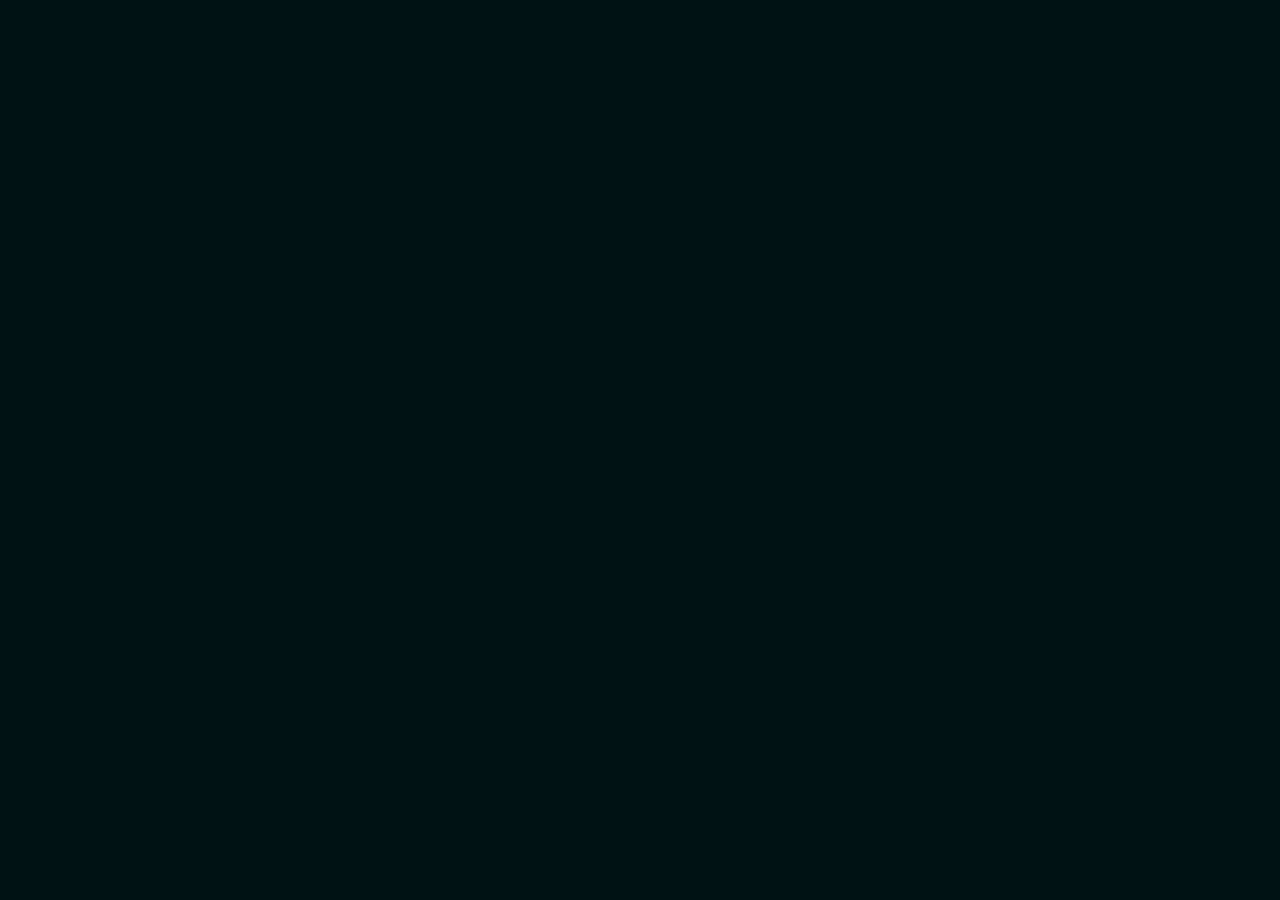
==== index.html @ 8e2463c3 "Pi3" ====
<!DOCTYPE html><html lang="en"><head><meta charSet="utf-8"/><meta name="viewport" content="width=device-width, initial-scale=1"/><link rel="stylesheet" href="/assets/styles-BDVgKvEC.css" data-precedence="default"/><link rel="stylesheet" href="https://fonts.googleapis.com/css2?family=Inter:wght@300;400;500;600;700&amp;family=JetBrains+Mono:wght@400;500&amp;family=Space+Grotesk:wght@400;500;600;700&amp;display=swap" data-precedence="default"/><title>Pierfelice Menga — AI Infrastructure &amp; Backend Engineer</title><meta name="author" content="Pierfelice Menga"/><meta name="twitter:card" content="summary"/><meta name="twitter:site" content="@mandor1428"/><meta name="twitter:title" content="Pierfelice Menga — AI Infrastructure &amp; Backend Engineer"/><meta name="twitter:description" content="AI infrastructure and backend engineer with 6+ years building ML systems, data pipelines, voice interfaces and backend automation. Available for remote engagements worldwide."/><meta property="og:image" content="https://pub-bb2e103a32db4e198524a2e9ed8f35b4.r2.dev/96afb705-bd92-440d-bd22-cbc88907ebce/id-preview-1b3dfbbd--7ad80a66-d45a-4519-922d-20abcbd8d0aa.lovable.app-1780463362855.png"/><meta name="twitter:image" content="https://pub-bb2e103a32db4e198524a2e9ed8f35b4.r2.dev/96afb705-bd92-440d-bd22-cbc88907ebce/id-preview-1b3dfbbd--7ad80a66-d45a-4519-922d-20abcbd8d0aa.lovable.app-1780463362855.png"/><meta name="description" content="AI infrastructure and backend engineer with 6+ years building ML systems, data pipelines, voice interfaces and backend automation. Available for remote engagements worldwide."/><meta property="og:title" content="Pierfelice Menga — AI Infrastructure &amp; Backend Engineer"/><meta property="og:description" content="Production-ready AI systems, automation and backend infrastructure. Remote, worldwide."/><meta property="og:type" content="website"/><link rel="modulepreload" href="/assets/index-8XYBP_oq.js"/><link rel="modulepreload" href="/assets/index-MG9pL2UV.js"/><link rel="modulepreload" href="/assets/layers-h--1SkyW.js"/><link rel="modulepreload" href="/assets/arrow-left-CQGzADE0.js"/><link rel="icon" type="image/png" href="/favicon.png"/><link rel="apple-touch-icon" href="/favicon.png"/><link rel="preconnect" href="https://fonts.googleapis.com"/><link rel="preconnect" href="https://fonts.gstatic.com" crossorigin="anonymous"/></head><body><!--$--><!--$--><!--/$--><script>(function(t){let s;try{s=JSON.parse(sessionStorage.getItem(t.storageKey)||"{}")}catch(e){console.error(e);return}const c=t.key||window.history.state?.__TSR_key,r=c?s[c]:void 0;if(t.shouldScrollRestoration&&r&&typeof r=="object"&&Object.keys(r).length>0){for(const e in r){const o=r[e];if(!o||typeof o!="object")continue;const l=o.scrollX,i=o.scrollY;if(!(!Number.isFinite(l)||!Number.isFinite(i))){if(e==="window")window.scrollTo({top:i,left:l,behavior:t.behavior});else if(e){let n;try{n=document.querySelector(e)}catch{continue}n&&(n.scrollLeft=l,n.scrollTop=i)}}}return}const a=window.location.hash.split("#",2)[1];if(a){const e=window.history.state?.__hashScrollIntoViewOptions??!0;if(e){const o=document.getElementById(a);o&&o.scrollIntoView(e)}return}window.scrollTo({top:0,left:0,behavior:t.behavior})})({"storageKey":"tsr-scroll-restoration-v1_3","shouldScrollRestoration":true});document.currentScript.remove()</script><!--/$--><script class="$tsr" id="$tsr-stream-barrier">(self.$R=self.$R||{})["tsr"]=[];self.$_TSR={h(){this.hydrated=!0,this.c()},e(){this.streamEnded=!0,this.c()},c(){this.hydrated&&this.streamEnded&&(delete self.$_TSR,delete self.$R.tsr)},p(e){this.initialized?e():this.buffer.push(e)},buffer:[]};$_TSR.router=($R=>$R[0]={manifest:$R[1]={routes:$R[2]={__root__:$R[3]={preloads:$R[4]=["/assets/index-8XYBP_oq.js"],assets:$R[5]=[$R[6]={tag:"link",attrs:$R[7]={rel:"stylesheet",href:"/assets/styles-BDVgKvEC.css",type:"text/css"}},$R[8]={tag:"script",attrs:$R[9]={type:"module",async:!0},children:"import(\"/assets/index-8XYBP_oq.js\")"}]}}},matches:$R[10]=[$R[11]={i:"__root__ ",u:1781160638525,s:"success",ssr:!0}],lastMatchId:"__root__ "})($R["tsr"]);$_TSR.e();document.currentScript.remove()</script><script type="module" async="">import("/assets/index-8XYBP_oq.js")</script></body></html>
---- assets/styles-BDVgKvEC.css ----
@layer properties{@supports (((-webkit-hyphens:none)) and (not (margin-trim:inline))) or ((-moz-orient:inline) and (not (color:rgb(from red r g b)))){*,:before,:after,::backdrop{--tw-translate-x:0;--tw-translate-y:0;--tw-translate-z:0;--tw-scale-x:1;--tw-scale-y:1;--tw-scale-z:1;--tw-rotate-x:initial;--tw-rotate-y:initial;--tw-rotate-z:initial;--tw-skew-x:initial;--tw-skew-y:initial;--tw-space-y-reverse:0;--tw-space-x-reverse:0;--tw-border-style:solid;--tw-gradient-position:initial;--tw-gradient-from:#0000;--tw-gradient-via:#0000;--tw-gradient-to:#0000;--tw-gradient-stops:initial;--tw-gradient-via-stops:initial;--tw-gradient-from-position:0%;--tw-gradient-via-position:50%;--tw-gradient-to-position:100%;--tw-leading:initial;--tw-font-weight:initial;--tw-tracking:initial;--tw-ordinal:initial;--tw-slashed-zero:initial;--tw-numeric-figure:initial;--tw-numeric-spacing:initial;--tw-numeric-fraction:initial;--tw-shadow:0 0 #0000;--tw-shadow-color:initial;--tw-shadow-alpha:100%;--tw-inset-shadow:0 0 #0000;--tw-inset-shadow-color:initial;--tw-inset-shadow-alpha:100%;--tw-ring-color:initial;--tw-ring-shadow:0 0 #0000;--tw-inset-ring-color:initial;--tw-inset-ring-shadow:0 0 #0000;--tw-ring-inset:initial;--tw-ring-offset-width:0px;--tw-ring-offset-color:#fff;--tw-ring-offset-shadow:0 0 #0000;--tw-outline-style:solid;--tw-blur:initial;--tw-brightness:initial;--tw-contrast:initial;--tw-grayscale:initial;--tw-hue-rotate:initial;--tw-invert:initial;--tw-opacity:initial;--tw-saturate:initial;--tw-sepia:initial;--tw-drop-shadow:initial;--tw-drop-shadow-color:initial;--tw-drop-shadow-alpha:100%;--tw-drop-shadow-size:initial;--tw-backdrop-blur:initial;--tw-backdrop-brightness:initial;--tw-backdrop-contrast:initial;--tw-backdrop-grayscale:initial;--tw-backdrop-hue-rotate:initial;--tw-backdrop-invert:initial;--tw-backdrop-opacity:initial;--tw-backdrop-saturate:initial;--tw-backdrop-sepia:initial;--tw-duration:initial;--tw-ease:initial;--tw-content:"";--tw-animation-delay:0s;--tw-animation-direction:normal;--tw-animation-duration:initial;--tw-animation-fill-mode:none;--tw-animation-iteration-count:1;--tw-enter-blur:0;--tw-enter-opacity:1;--tw-enter-rotate:0;--tw-enter-scale:1;--tw-enter-translate-x:0;--tw-enter-translate-y:0;--tw-exit-blur:0;--tw-exit-opacity:1;--tw-exit-rotate:0;--tw-exit-scale:1;--tw-exit-translate-x:0;--tw-exit-translate-y:0}}}@layer theme{:root,:host{--font-sans:ui-sans-serif, system-ui, sans-serif, "Apple Color Emoji", "Segoe UI Emoji", "Segoe UI Symbol", "Noto Color Emoji";--color-black:#000;--spacing:.25rem;--container-sm:24rem;--container-md:28rem;--container-lg:32rem;--container-xl:36rem;--container-2xl:42rem;--container-3xl:48rem;--container-4xl:56rem;--container-6xl:72rem;--text-xs:.75rem;--text-xs--line-height:calc(1 / .75);--text-sm:.875rem;--text-sm--line-height:calc(1.25 / .875);--text-base:1rem;--text-base--line-height: 1.5 ;--text-lg:1.125rem;--text-lg--line-height:calc(1.75 / 1.125);--text-xl:1.25rem;--text-xl--line-height:calc(1.75 / 1.25);--text-2xl:1.5rem;--text-2xl--line-height:calc(2 / 1.5);--text-3xl:1.875rem;--text-3xl--line-height: 1.2 ;--text-4xl:2.25rem;--text-4xl--line-height:calc(2.5 / 2.25);--text-5xl:3rem;--text-5xl--line-height:1;--text-6xl:3.75rem;--text-6xl--line-height:1;--text-7xl:4.5rem;--text-7xl--line-height:1;--font-weight-normal:400;--font-weight-medium:500;--font-weight-semibold:600;--font-weight-bold:700;--tracking-tight:-.025em;--tracking-wider:.05em;--tracking-widest:.1em;--leading-tight:1.25;--leading-snug:1.375;--leading-relaxed:1.625;--ease-out:cubic-bezier(0, 0, .2, 1);--ease-in-out:cubic-bezier(.4, 0, .2, 1);--animate-ping:ping 1s cubic-bezier(0, 0, .2, 1) infinite;--animate-pulse:pulse 2s cubic-bezier(.4, 0, .6, 1) infinite;--blur-2xl:40px;--blur-3xl:64px;--aspect-video:16 / 9;--default-transition-duration:.15s;--default-transition-timing-function:cubic-bezier(.4, 0, .2, 1);--default-font-family:var(--font-sans);--default-mono-font-family:"JetBrains Mono", monospace;--color-border:var(--border);--font-display:"Space Grotesk", system-ui, sans-serif;--font-body:"Inter", system-ui, sans-serif}}@layer base{*,:after,:before,::backdrop{box-sizing:border-box;border:0 solid;margin:0;padding:0}::file-selector-button{box-sizing:border-box;border:0 solid;margin:0;padding:0}html,:host{-webkit-text-size-adjust:100%;tab-size:4;line-height:1.5;font-family:var(--default-font-family,ui-sans-serif, system-ui, sans-serif, "Apple Color Emoji", "Segoe UI Emoji", "Segoe UI Symbol", "Noto Color Emoji");font-feature-settings:var(--default-font-feature-settings,normal);font-variation-settings:var(--default-font-variation-settings,normal);-webkit-tap-highlight-color:transparent}hr{height:0;color:inherit;border-top-width:1px}abbr:where([title]){-webkit-text-decoration:underline dotted;text-decoration:underline dotted}h1,h2,h3,h4,h5,h6{font-size:inherit;font-weight:inherit}a{color:inherit;-webkit-text-decoration:inherit;text-decoration:inherit}b,strong{font-weight:bolder}code,kbd,samp,pre{font-family:var(--default-mono-font-family,ui-monospace, SFMono-Regular, Menlo, Monaco, Consolas, "Liberation Mono", "Courier New", monospace);font-feature-settings:var(--default-mono-font-feature-settings,normal);font-variation-settings:var(--default-mono-font-variation-settings,normal);font-size:1em}small{font-size:80%}sub,sup{vertical-align:baseline;font-size:75%;line-height:0;position:relative}sub{bottom:-.25em}sup{top:-.5em}table{text-indent:0;border-color:inherit;border-collapse:collapse}:-moz-focusring{outline:auto}progress{vertical-align:baseline}summary{display:list-item}ol,ul,menu{list-style:none}img,svg,video,canvas,audio,iframe,embed,object{vertical-align:middle;display:block}img,video{max-width:100%;height:auto}button,input,select,optgroup,textarea{font:inherit;font-feature-settings:inherit;font-variation-settings:inherit;letter-spacing:inherit;color:inherit;opacity:1;background-color:#0000;border-radius:0}::file-selector-button{font:inherit;font-feature-settings:inherit;font-variation-settings:inherit;letter-spacing:inherit;color:inherit;opacity:1;background-color:#0000;border-radius:0}:where(select:is([multiple],[size])) optgroup{font-weight:bolder}:where(select:is([multiple],[size])) optgroup option{padding-inline-start:20px}::file-selector-button{margin-inline-end:4px}::placeholder{opacity:1}@supports (not ((-webkit-appearance:-apple-pay-button))) or (contain-intrinsic-size:1px){::placeholder{color:currentColor}@supports (color:color-mix(in lab,red,red)){::placeholder{color:color-mix(in oklab,currentcolor 50%,transparent)}}}textarea{resize:vertical}::-webkit-search-decoration{-webkit-appearance:none}::-webkit-date-and-time-value{min-height:1lh;text-align:inherit}::-webkit-datetime-edit{display:inline-flex}::-webkit-datetime-edit-fields-wrapper{padding:0}::-webkit-datetime-edit{padding-block:0}::-webkit-datetime-edit-year-field{padding-block:0}::-webkit-datetime-edit-month-field{padding-block:0}::-webkit-datetime-edit-day-field{padding-block:0}::-webkit-datetime-edit-hour-field{padding-block:0}::-webkit-datetime-edit-minute-field{padding-block:0}::-webkit-datetime-edit-second-field{padding-block:0}::-webkit-datetime-edit-millisecond-field{padding-block:0}::-webkit-datetime-edit-meridiem-field{padding-block:0}::-webkit-calendar-picker-indicator{line-height:1}:-moz-ui-invalid{box-shadow:none}button,input:where([type=button],[type=reset],[type=submit]){appearance:button}::file-selector-button{appearance:button}::-webkit-inner-spin-button{height:auto}::-webkit-outer-spin-button{height:auto}[hidden]:where(:not([hidden=until-found])){display:none!important}*{border-color:var(--color-border)}html{scroll-behavior:smooth}body{background:var(--background);color:var(--foreground);font-family:var(--font-body);-webkit-font-smoothing:antialiased}h1,h2,h3,h4{font-family:var(--font-display);letter-spacing:-.02em}}@layer components;@layer utilities{.pointer-events-none{pointer-events:none}.invisible{visibility:hidden}.sr-only{clip-path:inset(50%);white-space:nowrap;border-width:0;width:1px;height:1px;margin:-1px;padding:0;position:absolute;overflow:hidden}.absolute{position:absolute}.fixed{position:fixed}.relative{position:relative}.static{position:static}.sticky{position:sticky}.-inset-1{inset:calc(var(--spacing) * -1)}.-inset-6{inset:calc(var(--spacing) * -6)}.inset-0{inset:calc(var(--spacing) * 0)}.inset-x-0{inset-inline:calc(var(--spacing) * 0)}.inset-y-0{inset-block:calc(var(--spacing) * 0)}.start{inset-inline-start:var(--spacing)}.-top-2{top:calc(var(--spacing) * -2)}.-top-4{top:calc(var(--spacing) * -4)}.-top-6{top:calc(var(--spacing) * -6)}.-top-12{top:calc(var(--spacing) * -12)}.-top-32{top:calc(var(--spacing) * -32)}.top-0{top:calc(var(--spacing) * 0)}.top-1{top:calc(var(--spacing) * 1)}.top-1\.5{top:calc(var(--spacing) * 1.5)}.top-1\/2{top:50%}.top-3\.5{top:calc(var(--spacing) * 3.5)}.top-4{top:calc(var(--spacing) * 4)}.top-6{top:calc(var(--spacing) * 6)}.top-10{top:calc(var(--spacing) * 10)}.top-\[1px\]{top:1px}.top-\[28\%\]{top:28%}.top-\[30\%\]{top:30%}.top-\[50\%\]{top:50%}.top-\[60\%\]{top:60%}.top-\[80\%\]{top:80%}.top-full{top:100%}.-right-1{right:calc(var(--spacing) * -1)}.-right-2{right:calc(var(--spacing) * -2)}.-right-3{right:calc(var(--spacing) * -3)}.-right-4{right:calc(var(--spacing) * -4)}.-right-12{right:calc(var(--spacing) * -12)}.-right-24{right:calc(var(--spacing) * -24)}.right-0{right:calc(var(--spacing) * 0)}.right-1{right:calc(var(--spacing) * 1)}.right-2{right:calc(var(--spacing) * 2)}.right-3{right:calc(var(--spacing) * 3)}.right-4{right:calc(var(--spacing) * 4)}.right-\[10\%\]{right:10%}.-bottom-1{bottom:calc(var(--spacing) * -1)}.-bottom-1\.5{bottom:calc(var(--spacing) * -1.5)}.-bottom-12{bottom:calc(var(--spacing) * -12)}.bottom-0{bottom:calc(var(--spacing) * 0)}.-left-12{left:calc(var(--spacing) * -12)}.-left-32{left:calc(var(--spacing) * -32)}.left-0{left:calc(var(--spacing) * 0)}.left-1\/2{left:50%}.left-2{left:calc(var(--spacing) * 2)}.left-4{left:calc(var(--spacing) * 4)}.left-5{left:calc(var(--spacing) * 5)}.left-\[8\%\]{left:8%}.left-\[20\%\]{left:20%}.left-\[45\%\]{left:45%}.left-\[50\%\]{left:50%}.left-\[70\%\]{left:70%}.isolate{isolation:isolate}.-z-10{z-index:-10}.z-0{z-index:0}.z-10{z-index:10}.z-20{z-index:20}.z-30{z-index:30}.z-50{z-index:50}.z-\[1\]{z-index:1}.-m-0\.5{margin:calc(var(--spacing) * -.5)}.-mx-1{margin-inline:calc(var(--spacing) * -1)}.mx-2{margin-inline:calc(var(--spacing) * 2)}.mx-3\.5{margin-inline:calc(var(--spacing) * 3.5)}.mx-auto{margin-inline:auto}.my-0\.5{margin-block:calc(var(--spacing) * .5)}.my-1{margin-block:calc(var(--spacing) * 1)}.-mt-4{margin-top:calc(var(--spacing) * -4)}.-mt-6{margin-top:calc(var(--spacing) * -6)}.-mt-24{margin-top:calc(var(--spacing) * -24)}.mt-0\.5{margin-top:calc(var(--spacing) * .5)}.mt-1{margin-top:calc(var(--spacing) * 1)}.mt-1\.5{margin-top:calc(var(--spacing) * 1.5)}.mt-2{margin-top:calc(var(--spacing) * 2)}.mt-3{margin-top:calc(var(--spacing) * 3)}.mt-4{margin-top:calc(var(--spacing) * 4)}.mt-5{margin-top:calc(var(--spacing) * 5)}.mt-6{margin-top:calc(var(--spacing) * 6)}.mt-8{margin-top:calc(var(--spacing) * 8)}.mt-10{margin-top:calc(var(--spacing) * 10)}.mt-12{margin-top:calc(var(--spacing) * 12)}.mt-16{margin-top:calc(var(--spacing) * 16)}.mt-20{margin-top:calc(var(--spacing) * 20)}.mt-24{margin-top:calc(var(--spacing) * 24)}.mt-auto{margin-top:auto}.mr-2{margin-right:calc(var(--spacing) * 2)}.mb-1{margin-bottom:calc(var(--spacing) * 1)}.mb-4{margin-bottom:calc(var(--spacing) * 4)}.-ml-4{margin-left:calc(var(--spacing) * -4)}.ml-1{margin-left:calc(var(--spacing) * 1)}.ml-auto{margin-left:auto}.line-clamp-2{-webkit-line-clamp:2;-webkit-box-orient:vertical;display:-webkit-box;overflow:hidden}.line-clamp-\[7\]{-webkit-line-clamp:7;-webkit-box-orient:vertical;display:-webkit-box;overflow:hidden}.block{display:block}.flex{display:flex}.grid{display:grid}.hidden{display:none}.inline{display:inline}.inline-flex{display:inline-flex}.table{display:table}.aspect-\[4\/5\]{aspect-ratio:4/5}.aspect-\[16\/10\]{aspect-ratio:16/10}.aspect-square{aspect-ratio:1}.aspect-video{aspect-ratio:var(--aspect-video)}.size-\(--cell-size\){width:var(--cell-size);height:var(--cell-size)}.size-3\.5{width:calc(var(--spacing) * 3.5);height:calc(var(--spacing) * 3.5)}.size-4{width:calc(var(--spacing) * 4);height:calc(var(--spacing) * 4)}.size-5{width:calc(var(--spacing) * 5);height:calc(var(--spacing) * 5)}.size-10{width:calc(var(--spacing) * 10);height:calc(var(--spacing) * 10)}.h-\(--cell-size\){height:var(--cell-size)}.h-1{height:calc(var(--spacing) * 1)}.h-1\.5{height:calc(var(--spacing) * 1.5)}.h-2{height:calc(var(--spacing) * 2)}.h-2\.5{height:calc(var(--spacing) * 2.5)}.h-3{height:calc(var(--spacing) * 3)}.h-3\.5{height:calc(var(--spacing) * 3.5)}.h-4{height:calc(var(--spacing) * 4)}.h-5{height:calc(var(--spacing) * 5)}.h-7{height:calc(var(--spacing) * 7)}.h-8{height:calc(var(--spacing) * 8)}.h-9{height:calc(var(--spacing) * 9)}.h-10{height:calc(var(--spacing) * 10)}.h-12{height:calc(var(--spacing) * 12)}.h-14{height:calc(var(--spacing) * 14)}.h-16{height:calc(var(--spacing) * 16)}.h-20{height:calc(var(--spacing) * 20)}.h-24{height:calc(var(--spacing) * 24)}.h-32{height:calc(var(--spacing) * 32)}.h-36{height:calc(var(--spacing) * 36)}.h-44{height:calc(var(--spacing) * 44)}.h-48{height:calc(var(--spacing) * 48)}.h-96{height:calc(var(--spacing) * 96)}.h-\[1px\]{height:1px}.h-\[28rem\]{height:28rem}.h-\[120\%\]{height:120%}.h-\[280px\]{height:280px}.h-\[420px\]{height:420px}.h-\[500px\]{height:500px}.h-\[520px\]{height:520px}.h-\[var\(--radix-navigation-menu-viewport-height\)\]{height:var(--radix-navigation-menu-viewport-height)}.h-\[var\(--radix-select-trigger-height\)\]{height:var(--radix-select-trigger-height)}.h-auto{height:auto}.h-full{height:100%}.h-px{height:1px}.h-svh{height:100svh}.max-h-\(--radix-context-menu-content-available-height\){max-height:var(--radix-context-menu-content-available-height)}.max-h-\(--radix-select-content-available-height\){max-height:var(--radix-select-content-available-height)}.max-h-\[300px\]{max-height:300px}.max-h-\[var\(--radix-dropdown-menu-content-available-height\)\]{max-height:var(--radix-dropdown-menu-content-available-height)}.min-h-0{min-height:calc(var(--spacing) * 0)}.min-h-\[60px\]{min-height:60px}.min-h-screen{min-height:100vh}.min-h-svh{min-height:100svh}.w-\(--cell-size\){width:var(--cell-size)}.w-\(--sidebar-width\){width:var(--sidebar-width)}.w-0{width:calc(var(--spacing) * 0)}.w-1{width:calc(var(--spacing) * 1)}.w-1\.5{width:calc(var(--spacing) * 1.5)}.w-2{width:calc(var(--spacing) * 2)}.w-2\.5{width:calc(var(--spacing) * 2.5)}.w-3{width:calc(var(--spacing) * 3)}.w-3\.5{width:calc(var(--spacing) * 3.5)}.w-3\/4{width:75%}.w-4{width:calc(var(--spacing) * 4)}.w-5{width:calc(var(--spacing) * 5)}.w-7{width:calc(var(--spacing) * 7)}.w-8{width:calc(var(--spacing) * 8)}.w-9{width:calc(var(--spacing) * 9)}.w-10{width:calc(var(--spacing) * 10)}.w-12{width:calc(var(--spacing) * 12)}.w-14{width:calc(var(--spacing) * 14)}.w-16{width:calc(var(--spacing) * 16)}.w-20{width:calc(var(--spacing) * 20)}.w-24{width:calc(var(--spacing) * 24)}.w-32{width:calc(var(--spacing) * 32)}.w-36{width:calc(var(--spacing) * 36)}.w-44{width:calc(var(--spacing) * 44)}.w-64{width:calc(var(--spacing) * 64)}.w-72{width:calc(var(--spacing) * 72)}.w-96{width:calc(var(--spacing) * 96)}.w-\[1px\]{width:1px}.w-\[28rem\]{width:28rem}.w-\[80\%\]{width:80%}.w-\[100px\]{width:100px}.w-\[120\%\]{width:120%}.w-\[420px\]{width:420px}.w-\[520px\]{width:520px}.w-auto{width:auto}.w-fit{width:fit-content}.w-full{width:100%}.w-max{width:max-content}.w-px{width:1px}.max-w-\(--skeleton-width\){max-width:var(--skeleton-width)}.max-w-2xl{max-width:var(--container-2xl)}.max-w-3xl{max-width:var(--container-3xl)}.max-w-4xl{max-width:var(--container-4xl)}.max-w-6xl{max-width:var(--container-6xl)}.max-w-lg{max-width:var(--container-lg)}.max-w-max{max-width:max-content}.max-w-md{max-width:var(--container-md)}.max-w-sm{max-width:var(--container-sm)}.max-w-xl{max-width:var(--container-xl)}.min-w-\(--cell-size\){min-width:var(--cell-size)}.min-w-0{min-width:calc(var(--spacing) * 0)}.min-w-5{min-width:calc(var(--spacing) * 5)}.min-w-8{min-width:calc(var(--spacing) * 8)}.min-w-9{min-width:calc(var(--spacing) * 9)}.min-w-10{min-width:calc(var(--spacing) * 10)}.min-w-\[8rem\]{min-width:8rem}.min-w-\[12rem\]{min-width:12rem}.min-w-\[var\(--radix-select-trigger-width\)\]{min-width:var(--radix-select-trigger-width)}.flex-1{flex:1}.flex-shrink-0,.shrink-0{flex-shrink:0}.grow{flex-grow:1}.grow-0{flex-grow:0}.basis-full{flex-basis:100%}.caption-bottom{caption-side:bottom}.border-collapse{border-collapse:collapse}.origin-\(--radix-context-menu-content-transform-origin\){transform-origin:var(--radix-context-menu-content-transform-origin)}.origin-\(--radix-dropdown-menu-content-transform-origin\){transform-origin:var(--radix-dropdown-menu-content-transform-origin)}.origin-\(--radix-hover-card-content-transform-origin\){transform-origin:var(--radix-hover-card-content-transform-origin)}.origin-\(--radix-menubar-content-transform-origin\){transform-origin:var(--radix-menubar-content-transform-origin)}.origin-\(--radix-popover-content-transform-origin\){transform-origin:var(--radix-popover-content-transform-origin)}.origin-\(--radix-select-content-transform-origin\){transform-origin:var(--radix-select-content-transform-origin)}.origin-\(--radix-tooltip-content-transform-origin\){transform-origin:var(--radix-tooltip-content-transform-origin)}.-translate-x-1\/2{--tw-translate-x: -50% ;translate:var(--tw-translate-x) var(--tw-translate-y)}.-translate-x-px{--tw-translate-x:-1px;translate:var(--tw-translate-x) var(--tw-translate-y)}.translate-x-\[-50\%\]{--tw-translate-x:-50%;translate:var(--tw-translate-x) var(--tw-translate-y)}.translate-x-px{--tw-translate-x:1px;translate:var(--tw-translate-x) var(--tw-translate-y)}.-translate-y-1\/2{--tw-translate-y: -50% ;translate:var(--tw-translate-x) var(--tw-translate-y)}.translate-y-\[-50\%\]{--tw-translate-y:-50%;translate:var(--tw-translate-x) var(--tw-translate-y)}.scale-0{--tw-scale-x:0%;--tw-scale-y:0%;--tw-scale-z:0%;scale:var(--tw-scale-x) var(--tw-scale-y)}.scale-100{--tw-scale-x:100%;--tw-scale-y:100%;--tw-scale-z:100%;scale:var(--tw-scale-x) var(--tw-scale-y)}.scale-110{--tw-scale-x:110%;--tw-scale-y:110%;--tw-scale-z:110%;scale:var(--tw-scale-x) var(--tw-scale-y)}.rotate-45{rotate:45deg}.rotate-90{rotate:90deg}.transform{transform:var(--tw-rotate-x,) var(--tw-rotate-y,) var(--tw-rotate-z,) var(--tw-skew-x,) var(--tw-skew-y,)}.animate-caret-blink{animation:1.25s ease-out infinite caret-blink}.animate-in{animation:enter var(--tw-animation-duration,var(--tw-duration,.15s))var(--tw-ease,ease)var(--tw-animation-delay,0s)var(--tw-animation-iteration-count,1)var(--tw-animation-direction,normal)var(--tw-animation-fill-mode,none)}.animate-ping{animation:var(--animate-ping)}.animate-pulse{animation:var(--animate-pulse)}.cursor-default{cursor:default}.cursor-pointer{cursor:pointer}.touch-none{touch-action:none}.list-none{list-style-type:none}.break-inside-avoid{break-inside:avoid}.grid-cols-5{grid-template-columns:repeat(5,minmax(0,1fr))}.flex-col{flex-direction:column}.flex-col-reverse{flex-direction:column-reverse}.flex-row{flex-direction:row}.flex-wrap{flex-wrap:wrap}.place-content-center{place-content:center}.place-items-center{place-items:center}.items-center{align-items:center}.items-end{align-items:flex-end}.items-start{align-items:flex-start}.items-stretch{align-items:stretch}.justify-between{justify-content:space-between}.justify-center{justify-content:center}.gap-0{gap:calc(var(--spacing) * 0)}.gap-0\.5{gap:calc(var(--spacing) * .5)}.gap-1{gap:calc(var(--spacing) * 1)}.gap-1\.5{gap:calc(var(--spacing) * 1.5)}.gap-2{gap:calc(var(--spacing) * 2)}.gap-2\.5{gap:calc(var(--spacing) * 2.5)}.gap-3{gap:calc(var(--spacing) * 3)}.gap-4{gap:calc(var(--spacing) * 4)}.gap-5{gap:calc(var(--spacing) * 5)}.gap-6{gap:calc(var(--spacing) * 6)}.gap-8{gap:calc(var(--spacing) * 8)}.gap-10{gap:calc(var(--spacing) * 10)}.gap-12{gap:calc(var(--spacing) * 12)}:where(.space-y-1\.5>:not(:last-child)){--tw-space-y-reverse:0;margin-block-start:calc(calc(var(--spacing) * 1.5) * var(--tw-space-y-reverse));margin-block-end:calc(calc(var(--spacing) * 1.5) * calc(1 - var(--tw-space-y-reverse)))}:where(.space-y-2>:not(:last-child)){--tw-space-y-reverse:0;margin-block-start:calc(calc(var(--spacing) * 2) * var(--tw-space-y-reverse));margin-block-end:calc(calc(var(--spacing) * 2) * calc(1 - var(--tw-space-y-reverse)))}:where(.space-y-3>:not(:last-child)){--tw-space-y-reverse:0;margin-block-start:calc(calc(var(--spacing) * 3) * var(--tw-space-y-reverse));margin-block-end:calc(calc(var(--spacing) * 3) * calc(1 - var(--tw-space-y-reverse)))}:where(.space-y-4>:not(:last-child)){--tw-space-y-reverse:0;margin-block-start:calc(calc(var(--spacing) * 4) * var(--tw-space-y-reverse));margin-block-end:calc(calc(var(--spacing) * 4) * calc(1 - var(--tw-space-y-reverse)))}:where(.space-y-6>:not(:last-child)){--tw-space-y-reverse:0;margin-block-start:calc(calc(var(--spacing) * 6) * var(--tw-space-y-reverse));margin-block-end:calc(calc(var(--spacing) * 6) * calc(1 - var(--tw-space-y-reverse)))}:where(.space-y-10>:not(:last-child)){--tw-space-y-reverse:0;margin-block-start:calc(calc(var(--spacing) * 10) * var(--tw-space-y-reverse));margin-block-end:calc(calc(var(--spacing) * 10) * calc(1 - var(--tw-space-y-reverse)))}.gap-x-10{column-gap:calc(var(--spacing) * 10)}:where(.space-x-1>:not(:last-child)){--tw-space-x-reverse:0;margin-inline-start:calc(calc(var(--spacing) * 1) * var(--tw-space-x-reverse));margin-inline-end:calc(calc(var(--spacing) * 1) * calc(1 - var(--tw-space-x-reverse)))}.gap-y-4{row-gap:calc(var(--spacing) * 4)}.self-start{align-self:flex-start}.overflow-auto{overflow:auto}.overflow-hidden{overflow:hidden}.overflow-visible{overflow:visible}.overflow-x-hidden{overflow-x:hidden}.overflow-y-auto{overflow-y:auto}.rounded-2xl{border-radius:calc(var(--radius) + 8px)}.rounded-3xl{border-radius:calc(var(--radius) + 12px)}.rounded-\[2px\]{border-radius:2px}.rounded-\[inherit\]{border-radius:inherit}.rounded-full{border-radius:3.40282e38px}.rounded-lg{border-radius:var(--radius)}.rounded-md{border-radius:calc(var(--radius) - 2px)}.rounded-none{border-radius:0}.rounded-sm{border-radius:calc(var(--radius) - 4px)}.rounded-xl{border-radius:calc(var(--radius) + 4px)}.rounded-t-\[10px\]{border-top-left-radius:10px;border-top-right-radius:10px}.rounded-l-md{border-top-left-radius:calc(var(--radius) - 2px);border-bottom-left-radius:calc(var(--radius) - 2px)}.rounded-tl-sm{border-top-left-radius:calc(var(--radius) - 4px)}.rounded-r-md{border-top-right-radius:calc(var(--radius) - 2px);border-bottom-right-radius:calc(var(--radius) - 2px)}.border{border-style:var(--tw-border-style);border-width:1px}.border-2{border-style:var(--tw-border-style);border-width:2px}.border-\[1\.5px\]{border-style:var(--tw-border-style);border-width:1.5px}.border-y{border-block-style:var(--tw-border-style);border-block-width:1px}.border-t{border-top-style:var(--tw-border-style);border-top-width:1px}.border-r{border-right-style:var(--tw-border-style);border-right-width:1px}.border-b{border-bottom-style:var(--tw-border-style);border-bottom-width:1px}.border-l{border-left-style:var(--tw-border-style);border-left-width:1px}.border-dashed{--tw-border-style:dashed;border-style:dashed}.border-\(--color-border\){border-color:var(--color-border)}.border-background{border-color:var(--background)}.border-border,.border-border\/50{border-color:var(--border)}@supports (color:color-mix(in lab,red,red)){.border-border\/50{border-color:color-mix(in oklab,var(--border) 50%,transparent)}}.border-border\/60{border-color:var(--border)}@supports (color:color-mix(in lab,red,red)){.border-border\/60{border-color:color-mix(in oklab,var(--border) 60%,transparent)}}.border-destructive\/50{border-color:var(--destructive)}@supports (color:color-mix(in lab,red,red)){.border-destructive\/50{border-color:color-mix(in oklab,var(--destructive) 50%,transparent)}}.border-duck-glow\/20{border-color:var(--duck-glow)}@supports (color:color-mix(in lab,red,red)){.border-duck-glow\/20{border-color:color-mix(in oklab,var(--duck-glow) 20%,transparent)}}.border-duck-glow\/30{border-color:var(--duck-glow)}@supports (color:color-mix(in lab,red,red)){.border-duck-glow\/30{border-color:color-mix(in oklab,var(--duck-glow) 30%,transparent)}}.border-duck-glow\/40{border-color:var(--duck-glow)}@supports (color:color-mix(in lab,red,red)){.border-duck-glow\/40{border-color:color-mix(in oklab,var(--duck-glow) 40%,transparent)}}.border-duck-glow\/50{border-color:var(--duck-glow)}@supports (color:color-mix(in lab,red,red)){.border-duck-glow\/50{border-color:color-mix(in oklab,var(--duck-glow) 50%,transparent)}}.border-duck-glow\/60{border-color:var(--duck-glow)}@supports (color:color-mix(in lab,red,red)){.border-duck-glow\/60{border-color:color-mix(in oklab,var(--duck-glow) 60%,transparent)}}.border-input{border-color:var(--input)}.border-primary,.border-primary\/50{border-color:var(--primary)}@supports (color:color-mix(in lab,red,red)){.border-primary\/50{border-color:color-mix(in oklab,var(--primary) 50%,transparent)}}.border-transparent{border-color:#0000}.border-t-transparent{border-top-color:#0000}.border-l-transparent{border-left-color:#0000}.bg-\(--color-bg\){background-color:var(--color-bg)}.bg-accent{background-color:var(--accent)}.bg-background,.bg-background\/40{background-color:var(--background)}@supports (color:color-mix(in lab,red,red)){.bg-background\/40{background-color:color-mix(in oklab,var(--background) 40%,transparent)}}.bg-background\/60{background-color:var(--background)}@supports (color:color-mix(in lab,red,red)){.bg-background\/60{background-color:color-mix(in oklab,var(--background) 60%,transparent)}}.bg-background\/70{background-color:var(--background)}@supports (color:color-mix(in lab,red,red)){.bg-background\/70{background-color:color-mix(in oklab,var(--background) 70%,transparent)}}.bg-black\/80{background-color:#000c}@supports (color:color-mix(in lab,red,red)){.bg-black\/80{background-color:color-mix(in oklab,var(--color-black) 80%,transparent)}}.bg-border{background-color:var(--border)}.bg-card{background-color:var(--card)}.bg-destructive{background-color:var(--destructive)}.bg-duck-glow{background-color:var(--duck-glow)}.bg-duck-ink\/40{background-color:var(--duck-ink)}@supports (color:color-mix(in lab,red,red)){.bg-duck-ink\/40{background-color:color-mix(in oklab,var(--duck-ink) 40%,transparent)}}.bg-duck-ink\/70{background-color:var(--duck-ink)}@supports (color:color-mix(in lab,red,red)){.bg-duck-ink\/70{background-color:color-mix(in oklab,var(--duck-ink) 70%,transparent)}}.bg-duck-ink\/80{background-color:var(--duck-ink)}@supports (color:color-mix(in lab,red,red)){.bg-duck-ink\/80{background-color:color-mix(in oklab,var(--duck-ink) 80%,transparent)}}.bg-duck\/20{background-color:var(--duck)}@supports (color:color-mix(in lab,red,red)){.bg-duck\/20{background-color:color-mix(in oklab,var(--duck) 20%,transparent)}}.bg-foreground{background-color:var(--foreground)}.bg-gold{background-color:var(--gold)}.bg-muted,.bg-muted\/50{background-color:var(--muted)}@supports (color:color-mix(in lab,red,red)){.bg-muted\/50{background-color:color-mix(in oklab,var(--muted) 50%,transparent)}}.bg-popover{background-color:var(--popover)}.bg-primary,.bg-primary\/10{background-color:var(--primary)}@supports (color:color-mix(in lab,red,red)){.bg-primary\/10{background-color:color-mix(in oklab,var(--primary) 10%,transparent)}}.bg-primary\/20{background-color:var(--primary)}@supports (color:color-mix(in lab,red,red)){.bg-primary\/20{background-color:color-mix(in oklab,var(--primary) 20%,transparent)}}.bg-secondary,.bg-secondary\/30{background-color:var(--secondary)}@supports (color:color-mix(in lab,red,red)){.bg-secondary\/30{background-color:color-mix(in oklab,var(--secondary) 30%,transparent)}}.bg-transparent{background-color:#0000}.bg-gradient-to-t{--tw-gradient-position:to top in oklab;background-image:linear-gradient(var(--tw-gradient-stops))}.bg-gradient-to-tr{--tw-gradient-position:to top right in oklab;background-image:linear-gradient(var(--tw-gradient-stops))}.from-background{--tw-gradient-from:var(--background);--tw-gradient-stops:var(--tw-gradient-via-stops,var(--tw-gradient-position), var(--tw-gradient-from) var(--tw-gradient-from-position), var(--tw-gradient-to) var(--tw-gradient-to-position))}.from-background\/80{--tw-gradient-from:var(--background)}@supports (color:color-mix(in lab,red,red)){.from-background\/80{--tw-gradient-from:color-mix(in oklab, var(--background) 80%, transparent)}}.from-background\/80{--tw-gradient-stops:var(--tw-gradient-via-stops,var(--tw-gradient-position), var(--tw-gradient-from) var(--tw-gradient-from-position), var(--tw-gradient-to) var(--tw-gradient-to-position))}.from-duck-ink{--tw-gradient-from:var(--duck-ink);--tw-gradient-stops:var(--tw-gradient-via-stops,var(--tw-gradient-position), var(--tw-gradient-from) var(--tw-gradient-from-position), var(--tw-gradient-to) var(--tw-gradient-to-position))}.via-background\/10{--tw-gradient-via:var(--background)}@supports (color:color-mix(in lab,red,red)){.via-background\/10{--tw-gradient-via:color-mix(in oklab, var(--background) 10%, transparent)}}.via-background\/10{--tw-gradient-via-stops:var(--tw-gradient-position), var(--tw-gradient-from) var(--tw-gradient-from-position), var(--tw-gradient-via) var(--tw-gradient-via-position), var(--tw-gradient-to) var(--tw-gradient-to-position);--tw-gradient-stops:var(--tw-gradient-via-stops)}.via-background\/70{--tw-gradient-via:var(--background)}@supports (color:color-mix(in lab,red,red)){.via-background\/70{--tw-gradient-via:color-mix(in oklab, var(--background) 70%, transparent)}}.via-background\/70{--tw-gradient-via-stops:var(--tw-gradient-position), var(--tw-gradient-from) var(--tw-gradient-from-position), var(--tw-gradient-via) var(--tw-gradient-via-position), var(--tw-gradient-to) var(--tw-gradient-to-position);--tw-gradient-stops:var(--tw-gradient-via-stops)}.via-duck-ink\/30{--tw-gradient-via:var(--duck-ink)}@supports (color:color-mix(in lab,red,red)){.via-duck-ink\/30{--tw-gradient-via:color-mix(in oklab, var(--duck-ink) 30%, transparent)}}.via-duck-ink\/30{--tw-gradient-via-stops:var(--tw-gradient-position), var(--tw-gradient-from) var(--tw-gradient-from-position), var(--tw-gradient-via) var(--tw-gradient-via-position), var(--tw-gradient-to) var(--tw-gradient-to-position);--tw-gradient-stops:var(--tw-gradient-via-stops)}.to-background\/10{--tw-gradient-to:var(--background)}@supports (color:color-mix(in lab,red,red)){.to-background\/10{--tw-gradient-to:color-mix(in oklab, var(--background) 10%, transparent)}}.to-background\/10{--tw-gradient-stops:var(--tw-gradient-via-stops,var(--tw-gradient-position), var(--tw-gradient-from) var(--tw-gradient-from-position), var(--tw-gradient-to) var(--tw-gradient-to-position))}.to-background\/20{--tw-gradient-to:var(--background)}@supports (color:color-mix(in lab,red,red)){.to-background\/20{--tw-gradient-to:color-mix(in oklab, var(--background) 20%, transparent)}}.to-background\/20{--tw-gradient-stops:var(--tw-gradient-via-stops,var(--tw-gradient-position), var(--tw-gradient-from) var(--tw-gradient-from-position), var(--tw-gradient-to) var(--tw-gradient-to-position))}.to-transparent{--tw-gradient-to:transparent;--tw-gradient-stops:var(--tw-gradient-via-stops,var(--tw-gradient-position), var(--tw-gradient-from) var(--tw-gradient-from-position), var(--tw-gradient-to) var(--tw-gradient-to-position))}.fill-current{fill:currentColor}.fill-gold{fill:var(--gold)}.fill-primary{fill:var(--primary)}.object-contain{object-fit:contain}.object-cover{object-fit:cover}.p-0{padding:calc(var(--spacing) * 0)}.p-0\.5{padding:calc(var(--spacing) * .5)}.p-1{padding:calc(var(--spacing) * 1)}.p-1\.5{padding:calc(var(--spacing) * 1.5)}.p-2{padding:calc(var(--spacing) * 2)}.p-3{padding:calc(var(--spacing) * 3)}.p-4{padding:calc(var(--spacing) * 4)}.p-5{padding:calc(var(--spacing) * 5)}.p-6{padding:calc(var(--spacing) * 6)}.p-7{padding:calc(var(--spacing) * 7)}.p-8{padding:calc(var(--spacing) * 8)}.p-12{padding:calc(var(--spacing) * 12)}.p-\[1px\]{padding:1px}.px-\(--cell-size\){padding-inline:var(--cell-size)}.px-1{padding-inline:calc(var(--spacing) * 1)}.px-1\.5{padding-inline:calc(var(--spacing) * 1.5)}.px-2{padding-inline:calc(var(--spacing) * 2)}.px-2\.5{padding-inline:calc(var(--spacing) * 2.5)}.px-3{padding-inline:calc(var(--spacing) * 3)}.px-3\.5{padding-inline:calc(var(--spacing) * 3.5)}.px-4{padding-inline:calc(var(--spacing) * 4)}.px-5{padding-inline:calc(var(--spacing) * 5)}.px-6{padding-inline:calc(var(--spacing) * 6)}.px-7{padding-inline:calc(var(--spacing) * 7)}.px-8{padding-inline:calc(var(--spacing) * 8)}.py-0\.5{padding-block:calc(var(--spacing) * .5)}.py-1{padding-block:calc(var(--spacing) * 1)}.py-1\.5{padding-block:calc(var(--spacing) * 1.5)}.py-2{padding-block:calc(var(--spacing) * 2)}.py-2\.5{padding-block:calc(var(--spacing) * 2.5)}.py-3{padding-block:calc(var(--spacing) * 3)}.py-4{padding-block:calc(var(--spacing) * 4)}.py-5{padding-block:calc(var(--spacing) * 5)}.py-6{padding-block:calc(var(--spacing) * 6)}.py-10{padding-block:calc(var(--spacing) * 10)}.py-20{padding-block:calc(var(--spacing) * 20)}.py-28{padding-block:calc(var(--spacing) * 28)}.pt-0{padding-top:calc(var(--spacing) * 0)}.pt-3{padding-top:calc(var(--spacing) * 3)}.pt-4{padding-top:calc(var(--spacing) * 4)}.pt-6{padding-top:calc(var(--spacing) * 6)}.pt-14{padding-top:calc(var(--spacing) * 14)}.pt-16{padding-top:calc(var(--spacing) * 16)}.pt-32{padding-top:calc(var(--spacing) * 32)}.pr-1{padding-right:calc(var(--spacing) * 1)}.pr-2{padding-right:calc(var(--spacing) * 2)}.pr-2\.5{padding-right:calc(var(--spacing) * 2.5)}.pr-8{padding-right:calc(var(--spacing) * 8)}.pb-3{padding-bottom:calc(var(--spacing) * 3)}.pb-4{padding-bottom:calc(var(--spacing) * 4)}.pb-8{padding-bottom:calc(var(--spacing) * 8)}.pb-10{padding-bottom:calc(var(--spacing) * 10)}.pb-24{padding-bottom:calc(var(--spacing) * 24)}.pl-2{padding-left:calc(var(--spacing) * 2)}.pl-2\.5{padding-left:calc(var(--spacing) * 2.5)}.pl-4{padding-left:calc(var(--spacing) * 4)}.pl-8{padding-left:calc(var(--spacing) * 8)}.text-center{text-align:center}.text-left{text-align:left}.align-middle{vertical-align:middle}.font-display{font-family:Space Grotesk,system-ui,sans-serif}.font-mono{font-family:JetBrains Mono,monospace}.text-2xl{font-size:var(--text-2xl);line-height:var(--tw-leading,var(--text-2xl--line-height))}.text-3xl{font-size:var(--text-3xl);line-height:var(--tw-leading,var(--text-3xl--line-height))}.text-4xl{font-size:var(--text-4xl);line-height:var(--tw-leading,var(--text-4xl--line-height))}.text-5xl{font-size:var(--text-5xl);line-height:var(--tw-leading,var(--text-5xl--line-height))}.text-7xl{font-size:var(--text-7xl);line-height:var(--tw-leading,var(--text-7xl--line-height))}.text-base{font-size:var(--text-base);line-height:var(--tw-leading,var(--text-base--line-height))}.text-lg{font-size:var(--text-lg);line-height:var(--tw-leading,var(--text-lg--line-height))}.text-sm{font-size:var(--text-sm);line-height:var(--tw-leading,var(--text-sm--line-height))}.text-xl{font-size:var(--text-xl);line-height:var(--tw-leading,var(--text-xl--line-height))}.text-xs{font-size:var(--text-xs);line-height:var(--tw-leading,var(--text-xs--line-height))}.text-\[0\.8rem\]{font-size:.8rem}.text-\[9px\]{font-size:9px}.text-\[10px\]{font-size:10px}.text-\[11px\]{font-size:11px}.text-\[15px\]{font-size:15px}.leading-\[1\.05\]{--tw-leading:1.05;line-height:1.05}.leading-none{--tw-leading:1;line-height:1}.leading-relaxed{--tw-leading:var(--leading-relaxed);line-height:var(--leading-relaxed)}.leading-snug{--tw-leading:var(--leading-snug);line-height:var(--leading-snug)}.leading-tight{--tw-leading:var(--leading-tight);line-height:var(--leading-tight)}.font-bold{--tw-font-weight:var(--font-weight-bold);font-weight:var(--font-weight-bold)}.font-medium{--tw-font-weight:var(--font-weight-medium);font-weight:var(--font-weight-medium)}.font-normal{--tw-font-weight:var(--font-weight-normal);font-weight:var(--font-weight-normal)}.font-semibold{--tw-font-weight:var(--font-weight-semibold);font-weight:var(--font-weight-semibold)}.tracking-\[0\.2em\]{--tw-tracking:.2em;letter-spacing:.2em}.tracking-\[0\.3em\]{--tw-tracking:.3em;letter-spacing:.3em}.tracking-\[0\.18em\]{--tw-tracking:.18em;letter-spacing:.18em}.tracking-\[0\.25em\]{--tw-tracking:.25em;letter-spacing:.25em}.tracking-tight{--tw-tracking:var(--tracking-tight);letter-spacing:var(--tracking-tight)}.tracking-wider{--tw-tracking:var(--tracking-wider);letter-spacing:var(--tracking-wider)}.tracking-widest{--tw-tracking:var(--tracking-widest);letter-spacing:var(--tracking-widest)}.break-words{overflow-wrap:break-word}.whitespace-nowrap{white-space:nowrap}.text-accent-foreground{color:var(--accent-foreground)}.text-card-foreground{color:var(--card-foreground)}.text-current{color:currentColor}.text-destructive{color:var(--destructive)}.text-destructive-foreground{color:var(--destructive-foreground)}.text-duck-glow,.text-duck-glow\/10{color:var(--duck-glow)}@supports (color:color-mix(in lab,red,red)){.text-duck-glow\/10{color:color-mix(in oklab,var(--duck-glow) 10%,transparent)}}.text-duck-ink{color:var(--duck-ink)}.text-foreground,.text-foreground\/70{color:var(--foreground)}@supports (color:color-mix(in lab,red,red)){.text-foreground\/70{color:color-mix(in oklab,var(--foreground) 70%,transparent)}}.text-foreground\/80{color:var(--foreground)}@supports (color:color-mix(in lab,red,red)){.text-foreground\/80{color:color-mix(in oklab,var(--foreground) 80%,transparent)}}.text-foreground\/85{color:var(--foreground)}@supports (color:color-mix(in lab,red,red)){.text-foreground\/85{color:color-mix(in oklab,var(--foreground) 85%,transparent)}}.text-foreground\/90{color:var(--foreground)}@supports (color:color-mix(in lab,red,red)){.text-foreground\/90{color:color-mix(in oklab,var(--foreground) 90%,transparent)}}.text-gold{color:var(--gold)}.text-muted-foreground{color:var(--muted-foreground)}.text-popover-foreground{color:var(--popover-foreground)}.text-primary{color:var(--primary)}.text-primary-foreground{color:var(--primary-foreground)}.text-secondary-foreground{color:var(--secondary-foreground)}.uppercase{text-transform:uppercase}.tabular-nums{--tw-numeric-spacing:tabular-nums;font-variant-numeric:var(--tw-ordinal,) var(--tw-slashed-zero,) var(--tw-numeric-figure,) var(--tw-numeric-spacing,) var(--tw-numeric-fraction,)}.underline-offset-4{text-underline-offset:4px}.opacity-0{opacity:0}.opacity-10{opacity:.1}.opacity-20{opacity:.2}.opacity-30{opacity:.3}.opacity-40{opacity:.4}.opacity-50{opacity:.5}.opacity-60{opacity:.6}.opacity-70{opacity:.7}.opacity-80{opacity:.8}.opacity-90{opacity:.9}.opacity-100{opacity:1}.shadow{--tw-shadow:0 1px 3px 0 var(--tw-shadow-color,#0000001a), 0 1px 2px -1px var(--tw-shadow-color,#0000001a);box-shadow:var(--tw-inset-shadow),var(--tw-inset-ring-shadow),var(--tw-ring-offset-shadow),var(--tw-ring-shadow),var(--tw-shadow)}.shadow-\[0_0_0_1px_var\(--sidebar-border\)\]{--tw-shadow:0 0 0 1px var(--tw-shadow-color,var(--sidebar-border));box-shadow:var(--tw-inset-shadow),var(--tw-inset-ring-shadow),var(--tw-ring-offset-shadow),var(--tw-ring-shadow),var(--tw-shadow)}.shadow-lg{--tw-shadow:0 10px 15px -3px var(--tw-shadow-color,#0000001a), 0 4px 6px -4px var(--tw-shadow-color,#0000001a);box-shadow:var(--tw-inset-shadow),var(--tw-inset-ring-shadow),var(--tw-ring-offset-shadow),var(--tw-ring-shadow),var(--tw-shadow)}.shadow-md{--tw-shadow:0 4px 6px -1px var(--tw-shadow-color,#0000001a), 0 2px 4px -2px var(--tw-shadow-color,#0000001a);box-shadow:var(--tw-inset-shadow),var(--tw-inset-ring-shadow),var(--tw-ring-offset-shadow),var(--tw-ring-shadow),var(--tw-shadow)}.shadow-none{--tw-shadow:0 0 #0000;box-shadow:var(--tw-inset-shadow),var(--tw-inset-ring-shadow),var(--tw-ring-offset-shadow),var(--tw-ring-shadow),var(--tw-shadow)}.shadow-sm{--tw-shadow:0 1px 3px 0 var(--tw-shadow-color,#0000001a), 0 1px 2px -1px var(--tw-shadow-color,#0000001a);box-shadow:var(--tw-inset-shadow),var(--tw-inset-ring-shadow),var(--tw-ring-offset-shadow),var(--tw-ring-shadow),var(--tw-shadow)}.shadow-xl{--tw-shadow:0 20px 25px -5px var(--tw-shadow-color,#0000001a), 0 8px 10px -6px var(--tw-shadow-color,#0000001a);box-shadow:var(--tw-inset-shadow),var(--tw-inset-ring-shadow),var(--tw-ring-offset-shadow),var(--tw-ring-shadow),var(--tw-shadow)}.shadow-xs{--tw-shadow:0 1px 2px 0 var(--tw-shadow-color,#0000000d);box-shadow:var(--tw-inset-shadow),var(--tw-inset-ring-shadow),var(--tw-ring-offset-shadow),var(--tw-ring-shadow),var(--tw-shadow)}.ring-0{--tw-ring-shadow:var(--tw-ring-inset,) 0 0 0 calc(0px + var(--tw-ring-offset-width)) var(--tw-ring-color,currentcolor);box-shadow:var(--tw-inset-shadow),var(--tw-inset-ring-shadow),var(--tw-ring-offset-shadow),var(--tw-ring-shadow),var(--tw-shadow)}.ring-1{--tw-ring-shadow:var(--tw-ring-inset,) 0 0 0 calc(1px + var(--tw-ring-offset-width)) var(--tw-ring-color,currentcolor);box-shadow:var(--tw-inset-shadow),var(--tw-inset-ring-shadow),var(--tw-ring-offset-shadow),var(--tw-ring-shadow),var(--tw-shadow)}.ring-2{--tw-ring-shadow:var(--tw-ring-inset,) 0 0 0 calc(2px + var(--tw-ring-offset-width)) var(--tw-ring-color,currentcolor);box-shadow:var(--tw-inset-shadow),var(--tw-inset-ring-shadow),var(--tw-ring-offset-shadow),var(--tw-ring-shadow),var(--tw-shadow)}.shadow-card{--tw-shadow-color:var(--card)}@supports (color:color-mix(in lab,red,red)){.shadow-card{--tw-shadow-color:color-mix(in oklab, var(--card) var(--tw-shadow-alpha), transparent)}}.shadow-duck{--tw-shadow-color:var(--duck)}@supports (color:color-mix(in lab,red,red)){.shadow-duck{--tw-shadow-color:color-mix(in oklab, var(--duck) var(--tw-shadow-alpha), transparent)}}.ring-duck-glow\/40{--tw-ring-color:var(--duck-glow)}@supports (color:color-mix(in lab,red,red)){.ring-duck-glow\/40{--tw-ring-color:color-mix(in oklab, var(--duck-glow) 40%, transparent)}}.ring-ring{--tw-ring-color:var(--ring)}.ring-offset-background{--tw-ring-offset-color:var(--background)}.outline{outline-style:var(--tw-outline-style);outline-width:1px}.blur-2xl{--tw-blur:blur(var(--blur-2xl));filter:var(--tw-blur,) var(--tw-brightness,) var(--tw-contrast,) var(--tw-grayscale,) var(--tw-hue-rotate,) var(--tw-invert,) var(--tw-saturate,) var(--tw-sepia,) var(--tw-drop-shadow,)}.blur-3xl{--tw-blur:blur(var(--blur-3xl));filter:var(--tw-blur,) var(--tw-brightness,) var(--tw-contrast,) var(--tw-grayscale,) var(--tw-hue-rotate,) var(--tw-invert,) var(--tw-saturate,) var(--tw-sepia,) var(--tw-drop-shadow,)}.blur-\[6px\]{--tw-blur:blur(6px);filter:var(--tw-blur,) var(--tw-brightness,) var(--tw-contrast,) var(--tw-grayscale,) var(--tw-hue-rotate,) var(--tw-invert,) var(--tw-saturate,) var(--tw-sepia,) var(--tw-drop-shadow,)}.filter{filter:var(--tw-blur,) var(--tw-brightness,) var(--tw-contrast,) var(--tw-grayscale,) var(--tw-hue-rotate,) var(--tw-invert,) var(--tw-saturate,) var(--tw-sepia,) var(--tw-drop-shadow,)}.backdrop-blur{--tw-backdrop-blur:blur(8px);-webkit-backdrop-filter:var(--tw-backdrop-blur,) var(--tw-backdrop-brightness,) var(--tw-backdrop-contrast,) var(--tw-backdrop-grayscale,) var(--tw-backdrop-hue-rotate,) var(--tw-backdrop-invert,) var(--tw-backdrop-opacity,) var(--tw-backdrop-saturate,) var(--tw-backdrop-sepia,);backdrop-filter:var(--tw-backdrop-blur,) var(--tw-backdrop-brightness,) var(--tw-backdrop-contrast,) var(--tw-backdrop-grayscale,) var(--tw-backdrop-hue-rotate,) var(--tw-backdrop-invert,) var(--tw-backdrop-opacity,) var(--tw-backdrop-saturate,) var(--tw-backdrop-sepia,)}.transition{transition-property:color,background-color,border-color,outline-color,text-decoration-color,fill,stroke,--tw-gradient-from,--tw-gradient-via,--tw-gradient-to,opacity,box-shadow,transform,translate,scale,rotate,filter,-webkit-backdrop-filter,backdrop-filter,display,content-visibility,overlay,pointer-events;transition-timing-function:var(--tw-ease,var(--default-transition-timing-function));transition-duration:var(--tw-duration,var(--default-transition-duration))}.transition-\[left\,right\,width\]{transition-property:left,right,width;transition-timing-function:var(--tw-ease,var(--default-transition-timing-function));transition-duration:var(--tw-duration,var(--default-transition-duration))}.transition-\[margin\,opacity\]{transition-property:margin,opacity;transition-timing-function:var(--tw-ease,var(--default-transition-timing-function));transition-duration:var(--tw-duration,var(--default-transition-duration))}.transition-\[width\,height\,padding\]{transition-property:width,height,padding;transition-timing-function:var(--tw-ease,var(--default-transition-timing-function));transition-duration:var(--tw-duration,var(--default-transition-duration))}.transition-\[width\]{transition-property:width;transition-timing-function:var(--tw-ease,var(--default-transition-timing-function));transition-duration:var(--tw-duration,var(--default-transition-duration))}.transition-all{transition-property:all;transition-timing-function:var(--tw-ease,var(--default-transition-timing-function));transition-duration:var(--tw-duration,var(--default-transition-duration))}.transition-colors{transition-property:color,background-color,border-color,outline-color,text-decoration-color,fill,stroke,--tw-gradient-from,--tw-gradient-via,--tw-gradient-to;transition-timing-function:var(--tw-ease,var(--default-transition-timing-function));transition-duration:var(--tw-duration,var(--default-transition-duration))}.transition-opacity{transition-property:opacity;transition-timing-function:var(--tw-ease,var(--default-transition-timing-function));transition-duration:var(--tw-duration,var(--default-transition-duration))}.transition-transform{transition-property:transform,translate,scale,rotate;transition-timing-function:var(--tw-ease,var(--default-transition-timing-function));transition-duration:var(--tw-duration,var(--default-transition-duration))}.duration-200{--tw-duration:.2s;transition-duration:.2s}.duration-300{--tw-duration:.3s;transition-duration:.3s}.duration-500{--tw-duration:.5s;transition-duration:.5s}.duration-700{--tw-duration:.7s;transition-duration:.7s}.duration-1000{--tw-duration:1s;transition-duration:1s}.ease-in-out{--tw-ease:var(--ease-in-out);transition-timing-function:var(--ease-in-out)}.ease-linear{--tw-ease:linear;transition-timing-function:linear}.ease-out{--tw-ease:var(--ease-out);transition-timing-function:var(--ease-out)}.fade-in-0{--tw-enter-opacity:0}.outline-none{--tw-outline-style:none;outline-style:none}.select-none{-webkit-user-select:none;user-select:none}.zoom-in-95{--tw-enter-scale:.95}.\[--cell-size\:2rem\]{--cell-size:2rem}.group-focus-within\/menu-item\:opacity-100:is(:where(.group\/menu-item):focus-within *){opacity:1}@media(hover:hover){.group-hover\:translate-x-0\.5:is(:where(.group):hover *){--tw-translate-x:calc(var(--spacing) * .5);translate:var(--tw-translate-x) var(--tw-translate-y)}.group-hover\:translate-x-1:is(:where(.group):hover *){--tw-translate-x:calc(var(--spacing) * 1);translate:var(--tw-translate-x) var(--tw-translate-y)}.group-hover\:-translate-y-0\.5:is(:where(.group):hover *){--tw-translate-y:calc(var(--spacing) * -.5);translate:var(--tw-translate-x) var(--tw-translate-y)}.group-hover\:scale-105:is(:where(.group):hover *){--tw-scale-x:105%;--tw-scale-y:105%;--tw-scale-z:105%;scale:var(--tw-scale-x) var(--tw-scale-y)}.group-hover\:scale-110:is(:where(.group):hover *){--tw-scale-x:110%;--tw-scale-y:110%;--tw-scale-z:110%;scale:var(--tw-scale-x) var(--tw-scale-y)}.group-hover\:rotate-6:is(:where(.group):hover *){rotate:6deg}.group-hover\:animate-ping:is(:where(.group):hover *){animation:var(--animate-ping)}.group-hover\:text-foreground:is(:where(.group):hover *){color:var(--foreground)}.group-hover\:opacity-40:is(:where(.group):hover *){opacity:.4}.group-hover\:opacity-100:is(:where(.group):hover *){opacity:1}.group-hover\:ring-duck-glow:is(:where(.group):hover *){--tw-ring-color:var(--duck-glow)}.group-hover\/menu-item\:opacity-100:is(:where(.group\/menu-item):hover *){opacity:1}}.group-has-\[\[data-sidebar\=menu-action\]\]\/menu-item\:pr-8:is(:where(.group\/menu-item):has([data-sidebar=menu-action]) *){padding-right:calc(var(--spacing) * 8)}.group-data-\[collapsible\=icon\]\:-mt-8:is(:where(.group)[data-collapsible=icon] *){margin-top:calc(var(--spacing) * -8)}.group-data-\[collapsible\=icon\]\:hidden:is(:where(.group)[data-collapsible=icon] *){display:none}.group-data-\[collapsible\=icon\]\:\!size-8:is(:where(.group)[data-collapsible=icon] *){width:calc(var(--spacing) * 8)!important;height:calc(var(--spacing) * 8)!important}.group-data-\[collapsible\=icon\]\:w-\(--sidebar-width-icon\):is(:where(.group)[data-collapsible=icon] *){width:var(--sidebar-width-icon)}.group-data-\[collapsible\=icon\]\:w-\[calc\(var\(--sidebar-width-icon\)_\+_theme\(spacing\.4\)\)\]:is(:where(.group)[data-collapsible=icon] *){width:calc(var(--sidebar-width-icon) + 1rem)}.group-data-\[collapsible\=icon\]\:w-\[calc\(var\(--sidebar-width-icon\)_\+_theme\(spacing\.4\)_\+2px\)\]:is(:where(.group)[data-collapsible=icon] *){width:calc(var(--sidebar-width-icon) + 1rem + 2px)}.group-data-\[collapsible\=icon\]\:overflow-hidden:is(:where(.group)[data-collapsible=icon] *){overflow:hidden}.group-data-\[collapsible\=icon\]\:\!p-0:is(:where(.group)[data-collapsible=icon] *){padding:calc(var(--spacing) * 0)!important}.group-data-\[collapsible\=icon\]\:\!p-2:is(:where(.group)[data-collapsible=icon] *){padding:calc(var(--spacing) * 2)!important}.group-data-\[collapsible\=icon\]\:opacity-0:is(:where(.group)[data-collapsible=icon] *){opacity:0}.group-data-\[collapsible\=offcanvas\]\:right-\[calc\(var\(--sidebar-width\)\*-1\)\]:is(:where(.group)[data-collapsible=offcanvas] *){right:calc(var(--sidebar-width) * -1)}.group-data-\[collapsible\=offcanvas\]\:left-\[calc\(var\(--sidebar-width\)\*-1\)\]:is(:where(.group)[data-collapsible=offcanvas] *){left:calc(var(--sidebar-width) * -1)}.group-data-\[collapsible\=offcanvas\]\:w-0:is(:where(.group)[data-collapsible=offcanvas] *){width:calc(var(--spacing) * 0)}.group-data-\[collapsible\=offcanvas\]\:translate-x-0:is(:where(.group)[data-collapsible=offcanvas] *){--tw-translate-x:calc(var(--spacing) * 0);translate:var(--tw-translate-x) var(--tw-translate-y)}.group-data-\[focused\=true\]\/day\:relative:is(:where(.group\/day)[data-focused=true] *){position:relative}.group-data-\[focused\=true\]\/day\:z-10:is(:where(.group\/day)[data-focused=true] *){z-index:10}.group-data-\[focused\=true\]\/day\:border-ring:is(:where(.group\/day)[data-focused=true] *){border-color:var(--ring)}.group-data-\[focused\=true\]\/day\:ring-\[3px\]:is(:where(.group\/day)[data-focused=true] *){--tw-ring-shadow:var(--tw-ring-inset,) 0 0 0 calc(3px + var(--tw-ring-offset-width)) var(--tw-ring-color,currentcolor);box-shadow:var(--tw-inset-shadow),var(--tw-inset-ring-shadow),var(--tw-ring-offset-shadow),var(--tw-ring-shadow),var(--tw-shadow)}.group-data-\[focused\=true\]\/day\:ring-ring\/50:is(:where(.group\/day)[data-focused=true] *){--tw-ring-color:var(--ring)}@supports (color:color-mix(in lab,red,red)){.group-data-\[focused\=true\]\/day\:ring-ring\/50:is(:where(.group\/day)[data-focused=true] *){--tw-ring-color:color-mix(in oklab, var(--ring) 50%, transparent)}}.group-data-\[side\=left\]\:-right-4:is(:where(.group)[data-side=left] *){right:calc(var(--spacing) * -4)}.group-data-\[side\=left\]\:border-r:is(:where(.group)[data-side=left] *){border-right-style:var(--tw-border-style);border-right-width:1px}.group-data-\[side\=right\]\:left-0:is(:where(.group)[data-side=right] *){left:calc(var(--spacing) * 0)}.group-data-\[side\=right\]\:rotate-180:is(:where(.group)[data-side=right] *){rotate:180deg}.group-data-\[side\=right\]\:border-l:is(:where(.group)[data-side=right] *){border-left-style:var(--tw-border-style);border-left-width:1px}.group-data-\[state\=open\]\:rotate-180:is(:where(.group)[data-state=open] *){rotate:180deg}.group-data-\[variant\=floating\]\:rounded-lg:is(:where(.group)[data-variant=floating] *){border-radius:var(--radius)}.group-data-\[variant\=floating\]\:border:is(:where(.group)[data-variant=floating] *){border-style:var(--tw-border-style);border-width:1px}.group-data-\[variant\=floating\]\:shadow:is(:where(.group)[data-variant=floating] *){--tw-shadow:0 1px 3px 0 var(--tw-shadow-color,#0000001a), 0 1px 2px -1px var(--tw-shadow-color,#0000001a);box-shadow:var(--tw-inset-shadow),var(--tw-inset-ring-shadow),var(--tw-ring-offset-shadow),var(--tw-ring-shadow),var(--tw-shadow)}.group-\[\.toast\]\:bg-muted:is(:where(.group).toast *){background-color:var(--muted)}.group-\[\.toast\]\:bg-primary:is(:where(.group).toast *){background-color:var(--primary)}.group-\[\.toast\]\:text-muted-foreground:is(:where(.group).toast *){color:var(--muted-foreground)}.group-\[\.toast\]\:text-primary-foreground:is(:where(.group).toast *){color:var(--primary-foreground)}.group-\[\.toaster\]\:border-border:is(:where(.group).toaster *){border-color:var(--border)}.group-\[\.toaster\]\:bg-background:is(:where(.group).toaster *){background-color:var(--background)}.group-\[\.toaster\]\:text-foreground:is(:where(.group).toaster *){color:var(--foreground)}.group-\[\.toaster\]\:shadow-lg:is(:where(.group).toaster *){--tw-shadow:0 10px 15px -3px var(--tw-shadow-color,#0000001a), 0 4px 6px -4px var(--tw-shadow-color,#0000001a);box-shadow:var(--tw-inset-shadow),var(--tw-inset-ring-shadow),var(--tw-ring-offset-shadow),var(--tw-ring-shadow),var(--tw-shadow)}.peer-disabled\:cursor-not-allowed:is(:where(.peer):disabled~*){cursor:not-allowed}.peer-disabled\:opacity-70:is(:where(.peer):disabled~*){opacity:.7}.peer-data-\[size\=default\]\/menu-button\:top-1\.5:is(:where(.peer\/menu-button)[data-size=default]~*){top:calc(var(--spacing) * 1.5)}.peer-data-\[size\=lg\]\/menu-button\:top-2\.5:is(:where(.peer\/menu-button)[data-size=lg]~*){top:calc(var(--spacing) * 2.5)}.peer-data-\[size\=sm\]\/menu-button\:top-1:is(:where(.peer\/menu-button)[data-size=sm]~*){top:calc(var(--spacing) * 1)}.file\:border-0::file-selector-button{border-style:var(--tw-border-style);border-width:0}.file\:bg-transparent::file-selector-button{background-color:#0000}.file\:text-sm::file-selector-button{font-size:var(--text-sm);line-height:var(--tw-leading,var(--text-sm--line-height))}.file\:font-medium::file-selector-button{--tw-font-weight:var(--font-weight-medium);font-weight:var(--font-weight-medium)}.file\:text-foreground::file-selector-button{color:var(--foreground)}.placeholder\:text-muted-foreground::placeholder{color:var(--muted-foreground)}.after\:absolute:after{content:var(--tw-content);position:absolute}.after\:-inset-2:after{content:var(--tw-content);inset:calc(var(--spacing) * -2)}.after\:inset-y-0:after{content:var(--tw-content);inset-block:calc(var(--spacing) * 0)}.after\:left-1\/2:after{content:var(--tw-content);left:50%}.after\:w-1:after{content:var(--tw-content);width:calc(var(--spacing) * 1)}.after\:w-\[2px\]:after{content:var(--tw-content);width:2px}.after\:-translate-x-1\/2:after{content:var(--tw-content);--tw-translate-x: -50% ;translate:var(--tw-translate-x) var(--tw-translate-y)}.group-data-\[collapsible\=offcanvas\]\:after\:left-full:is(:where(.group)[data-collapsible=offcanvas] *):after{content:var(--tw-content);left:100%}.first\:rounded-l-md:first-child{border-top-left-radius:calc(var(--radius) - 2px);border-bottom-left-radius:calc(var(--radius) - 2px)}.first\:border-l:first-child{border-left-style:var(--tw-border-style);border-left-width:1px}.last\:rounded-r-md:last-child{border-top-right-radius:calc(var(--radius) - 2px);border-bottom-right-radius:calc(var(--radius) - 2px)}@media(hover:hover){.hover\:-translate-y-1:hover{--tw-translate-y:calc(var(--spacing) * -1);translate:var(--tw-translate-x) var(--tw-translate-y)}.hover\:scale-105:hover{--tw-scale-x:105%;--tw-scale-y:105%;--tw-scale-z:105%;scale:var(--tw-scale-x) var(--tw-scale-y)}.hover\:scale-\[1\.03\]:hover{scale:1.03}.hover\:border-duck-glow\/50:hover{border-color:var(--duck-glow)}@supports (color:color-mix(in lab,red,red)){.hover\:border-duck-glow\/50:hover{border-color:color-mix(in oklab,var(--duck-glow) 50%,transparent)}}.hover\:border-duck-glow\/60:hover{border-color:var(--duck-glow)}@supports (color:color-mix(in lab,red,red)){.hover\:border-duck-glow\/60:hover{border-color:color-mix(in oklab,var(--duck-glow) 60%,transparent)}}.hover\:bg-accent:hover{background-color:var(--accent)}.hover\:bg-destructive\/80:hover{background-color:var(--destructive)}@supports (color:color-mix(in lab,red,red)){.hover\:bg-destructive\/80:hover{background-color:color-mix(in oklab,var(--destructive) 80%,transparent)}}.hover\:bg-destructive\/90:hover{background-color:var(--destructive)}@supports (color:color-mix(in lab,red,red)){.hover\:bg-destructive\/90:hover{background-color:color-mix(in oklab,var(--destructive) 90%,transparent)}}.hover\:bg-duck-ink\/70:hover{background-color:var(--duck-ink)}@supports (color:color-mix(in lab,red,red)){.hover\:bg-duck-ink\/70:hover{background-color:color-mix(in oklab,var(--duck-ink) 70%,transparent)}}.hover\:bg-duck\/10:hover{background-color:var(--duck)}@supports (color:color-mix(in lab,red,red)){.hover\:bg-duck\/10:hover{background-color:color-mix(in oklab,var(--duck) 10%,transparent)}}.hover\:bg-muted:hover,.hover\:bg-muted\/50:hover{background-color:var(--muted)}@supports (color:color-mix(in lab,red,red)){.hover\:bg-muted\/50:hover{background-color:color-mix(in oklab,var(--muted) 50%,transparent)}}.hover\:bg-primary\/80:hover{background-color:var(--primary)}@supports (color:color-mix(in lab,red,red)){.hover\:bg-primary\/80:hover{background-color:color-mix(in oklab,var(--primary) 80%,transparent)}}.hover\:bg-primary\/90:hover{background-color:var(--primary)}@supports (color:color-mix(in lab,red,red)){.hover\:bg-primary\/90:hover{background-color:color-mix(in oklab,var(--primary) 90%,transparent)}}.hover\:bg-secondary\/60:hover{background-color:var(--secondary)}@supports (color:color-mix(in lab,red,red)){.hover\:bg-secondary\/60:hover{background-color:color-mix(in oklab,var(--secondary) 60%,transparent)}}.hover\:bg-secondary\/80:hover{background-color:var(--secondary)}@supports (color:color-mix(in lab,red,red)){.hover\:bg-secondary\/80:hover{background-color:color-mix(in oklab,var(--secondary) 80%,transparent)}}.hover\:text-accent-foreground:hover{color:var(--accent-foreground)}.hover\:text-duck-glow:hover,.hover\:text-duck-glow\/80:hover{color:var(--duck-glow)}@supports (color:color-mix(in lab,red,red)){.hover\:text-duck-glow\/80:hover{color:color-mix(in oklab,var(--duck-glow) 80%,transparent)}}.hover\:text-foreground:hover{color:var(--foreground)}.hover\:text-muted-foreground:hover{color:var(--muted-foreground)}.hover\:underline:hover{text-decoration-line:underline}.hover\:opacity-90:hover{opacity:.9}.hover\:opacity-100:hover{opacity:1}.hover\:shadow-\[0_0_0_1px_var\(--sidebar-accent\)\]:hover{--tw-shadow:0 0 0 1px var(--tw-shadow-color,var(--sidebar-accent));box-shadow:var(--tw-inset-shadow),var(--tw-inset-ring-shadow),var(--tw-ring-offset-shadow),var(--tw-ring-shadow),var(--tw-shadow)}.hover\:shadow-duck:hover{--tw-shadow-color:var(--duck)}@supports (color:color-mix(in lab,red,red)){.hover\:shadow-duck:hover{--tw-shadow-color:color-mix(in oklab, var(--duck) var(--tw-shadow-alpha), transparent)}}}.focus\:bg-accent:focus{background-color:var(--accent)}.focus\:text-accent-foreground:focus{color:var(--accent-foreground)}.focus\:ring-1:focus{--tw-ring-shadow:var(--tw-ring-inset,) 0 0 0 calc(1px + var(--tw-ring-offset-width)) var(--tw-ring-color,currentcolor);box-shadow:var(--tw-inset-shadow),var(--tw-inset-ring-shadow),var(--tw-ring-offset-shadow),var(--tw-ring-shadow),var(--tw-shadow)}.focus\:ring-2:focus{--tw-ring-shadow:var(--tw-ring-inset,) 0 0 0 calc(2px + var(--tw-ring-offset-width)) var(--tw-ring-color,currentcolor);box-shadow:var(--tw-inset-shadow),var(--tw-inset-ring-shadow),var(--tw-ring-offset-shadow),var(--tw-ring-shadow),var(--tw-shadow)}.focus\:ring-ring:focus{--tw-ring-color:var(--ring)}.focus\:ring-offset-2:focus{--tw-ring-offset-width:2px;--tw-ring-offset-shadow:var(--tw-ring-inset,) 0 0 0 var(--tw-ring-offset-width) var(--tw-ring-offset-color)}.focus\:outline-none:focus{--tw-outline-style:none;outline-style:none}.focus-visible\:ring-1:focus-visible{--tw-ring-shadow:var(--tw-ring-inset,) 0 0 0 calc(1px + var(--tw-ring-offset-width)) var(--tw-ring-color,currentcolor);box-shadow:var(--tw-inset-shadow),var(--tw-inset-ring-shadow),var(--tw-ring-offset-shadow),var(--tw-ring-shadow),var(--tw-shadow)}.focus-visible\:ring-2:focus-visible{--tw-ring-shadow:var(--tw-ring-inset,) 0 0 0 calc(2px + var(--tw-ring-offset-width)) var(--tw-ring-color,currentcolor);box-shadow:var(--tw-inset-shadow),var(--tw-inset-ring-shadow),var(--tw-ring-offset-shadow),var(--tw-ring-shadow),var(--tw-shadow)}.focus-visible\:ring-duck-glow:focus-visible{--tw-ring-color:var(--duck-glow)}.focus-visible\:ring-ring:focus-visible{--tw-ring-color:var(--ring)}.focus-visible\:ring-offset-1:focus-visible{--tw-ring-offset-width:1px;--tw-ring-offset-shadow:var(--tw-ring-inset,) 0 0 0 var(--tw-ring-offset-width) var(--tw-ring-offset-color)}.focus-visible\:ring-offset-2:focus-visible{--tw-ring-offset-width:2px;--tw-ring-offset-shadow:var(--tw-ring-inset,) 0 0 0 var(--tw-ring-offset-width) var(--tw-ring-offset-color)}.focus-visible\:ring-offset-background:focus-visible{--tw-ring-offset-color:var(--background)}.focus-visible\:outline-none:focus-visible{--tw-outline-style:none;outline-style:none}.active\:scale-95:active{--tw-scale-x:95%;--tw-scale-y:95%;--tw-scale-z:95%;scale:var(--tw-scale-x) var(--tw-scale-y)}.disabled\:pointer-events-none:disabled{pointer-events:none}.disabled\:cursor-not-allowed:disabled{cursor:not-allowed}.disabled\:opacity-40:disabled{opacity:.4}.disabled\:opacity-50:disabled{opacity:.5}.has-focus\:border-ring:has(:focus){border-color:var(--ring)}.has-focus\:ring-\[3px\]:has(:focus){--tw-ring-shadow:var(--tw-ring-inset,) 0 0 0 calc(3px + var(--tw-ring-offset-width)) var(--tw-ring-color,currentcolor);box-shadow:var(--tw-inset-shadow),var(--tw-inset-ring-shadow),var(--tw-ring-offset-shadow),var(--tw-ring-shadow),var(--tw-shadow)}.has-focus\:ring-ring\/50:has(:focus){--tw-ring-color:var(--ring)}@supports (color:color-mix(in lab,red,red)){.has-focus\:ring-ring\/50:has(:focus){--tw-ring-color:color-mix(in oklab, var(--ring) 50%, transparent)}}.has-\[\:disabled\]\:opacity-50:has(:disabled){opacity:.5}.aria-disabled\:pointer-events-none[aria-disabled=true]{pointer-events:none}.aria-disabled\:opacity-50[aria-disabled=true]{opacity:.5}.aria-selected\:text-muted-foreground[aria-selected=true]{color:var(--muted-foreground)}.data-\[active\=true\]\:font-medium[data-active=true]{--tw-font-weight:var(--font-weight-medium);font-weight:var(--font-weight-medium)}.data-\[disabled\]\:pointer-events-none[data-disabled]{pointer-events:none}.data-\[disabled\]\:opacity-50[data-disabled]{opacity:.5}.data-\[disabled\=true\]\:pointer-events-none[data-disabled=true]{pointer-events:none}.data-\[disabled\=true\]\:opacity-50[data-disabled=true]{opacity:.5}.data-\[motion\=from-end\]\:slide-in-from-right-52[data-motion=from-end]{--tw-enter-translate-x:calc(52*var(--spacing))}.data-\[motion\=from-start\]\:slide-in-from-left-52[data-motion=from-start]{--tw-enter-translate-x:calc(52*var(--spacing)*-1)}.data-\[motion\=to-end\]\:slide-out-to-right-52[data-motion=to-end]{--tw-exit-translate-x:calc(52*var(--spacing))}.data-\[motion\=to-start\]\:slide-out-to-left-52[data-motion=to-start]{--tw-exit-translate-x:calc(52*var(--spacing)*-1)}.data-\[motion\^\=from-\]\:animate-in[data-motion^=from-]{animation:enter var(--tw-animation-duration,var(--tw-duration,.15s))var(--tw-ease,ease)var(--tw-animation-delay,0s)var(--tw-animation-iteration-count,1)var(--tw-animation-direction,normal)var(--tw-animation-fill-mode,none)}.data-\[motion\^\=from-\]\:fade-in[data-motion^=from-]{--tw-enter-opacity:0}.data-\[motion\^\=to-\]\:animate-out[data-motion^=to-]{animation:exit var(--tw-animation-duration,var(--tw-duration,.15s))var(--tw-ease,ease)var(--tw-animation-delay,0s)var(--tw-animation-iteration-count,1)var(--tw-animation-direction,normal)var(--tw-animation-fill-mode,none)}.data-\[motion\^\=to-\]\:fade-out[data-motion^=to-]{--tw-exit-opacity:0}.data-\[panel-group-direction\=vertical\]\:h-px[data-panel-group-direction=vertical]{height:1px}.data-\[panel-group-direction\=vertical\]\:w-full[data-panel-group-direction=vertical]{width:100%}.data-\[panel-group-direction\=vertical\]\:flex-col[data-panel-group-direction=vertical]{flex-direction:column}.data-\[panel-group-direction\=vertical\]\:after\:left-0[data-panel-group-direction=vertical]:after{content:var(--tw-content);left:calc(var(--spacing) * 0)}.data-\[panel-group-direction\=vertical\]\:after\:h-1[data-panel-group-direction=vertical]:after{content:var(--tw-content);height:calc(var(--spacing) * 1)}.data-\[panel-group-direction\=vertical\]\:after\:w-full[data-panel-group-direction=vertical]:after{content:var(--tw-content);width:100%}.data-\[panel-group-direction\=vertical\]\:after\:translate-x-0[data-panel-group-direction=vertical]:after{content:var(--tw-content);--tw-translate-x:calc(var(--spacing) * 0);translate:var(--tw-translate-x) var(--tw-translate-y)}.data-\[panel-group-direction\=vertical\]\:after\:-translate-y-1\/2[data-panel-group-direction=vertical]:after{content:var(--tw-content);--tw-translate-y: -50% ;translate:var(--tw-translate-x) var(--tw-translate-y)}.data-\[placeholder\]\:text-muted-foreground[data-placeholder]{color:var(--muted-foreground)}.data-\[range-end\=true\]\:rounded-md[data-range-end=true]{border-radius:calc(var(--radius) - 2px)}.data-\[range-end\=true\]\:bg-primary[data-range-end=true]{background-color:var(--primary)}.data-\[range-end\=true\]\:text-primary-foreground[data-range-end=true]{color:var(--primary-foreground)}.data-\[range-middle\=true\]\:rounded-none[data-range-middle=true]{border-radius:0}.data-\[range-middle\=true\]\:bg-accent[data-range-middle=true]{background-color:var(--accent)}.data-\[range-middle\=true\]\:text-accent-foreground[data-range-middle=true]{color:var(--accent-foreground)}.data-\[range-start\=true\]\:rounded-md[data-range-start=true]{border-radius:calc(var(--radius) - 2px)}.data-\[range-start\=true\]\:bg-primary[data-range-start=true]{background-color:var(--primary)}.data-\[range-start\=true\]\:text-primary-foreground[data-range-start=true]{color:var(--primary-foreground)}.data-\[selected-single\=true\]\:bg-primary[data-selected-single=true]{background-color:var(--primary)}.data-\[selected-single\=true\]\:text-primary-foreground[data-selected-single=true]{color:var(--primary-foreground)}.data-\[selected\=true\]\:rounded-none[data-selected=true]{border-radius:0}.data-\[selected\=true\]\:bg-accent[data-selected=true]{background-color:var(--accent)}.data-\[selected\=true\]\:text-accent-foreground[data-selected=true]{color:var(--accent-foreground)}.data-\[side\=bottom\]\:translate-y-1[data-side=bottom]{--tw-translate-y:calc(var(--spacing) * 1);translate:var(--tw-translate-x) var(--tw-translate-y)}.data-\[side\=bottom\]\:slide-in-from-top-2[data-side=bottom]{--tw-enter-translate-y:calc(2*var(--spacing)*-1)}.data-\[side\=left\]\:-translate-x-1[data-side=left]{--tw-translate-x:calc(var(--spacing) * -1);translate:var(--tw-translate-x) var(--tw-translate-y)}.data-\[side\=left\]\:slide-in-from-right-2[data-side=left]{--tw-enter-translate-x:calc(2*var(--spacing))}.data-\[side\=right\]\:translate-x-1[data-side=right]{--tw-translate-x:calc(var(--spacing) * 1);translate:var(--tw-translate-x) var(--tw-translate-y)}.data-\[side\=right\]\:slide-in-from-left-2[data-side=right]{--tw-enter-translate-x:calc(2*var(--spacing)*-1)}.data-\[side\=top\]\:-translate-y-1[data-side=top]{--tw-translate-y:calc(var(--spacing) * -1);translate:var(--tw-translate-x) var(--tw-translate-y)}.data-\[side\=top\]\:slide-in-from-bottom-2[data-side=top]{--tw-enter-translate-y:calc(2*var(--spacing))}.data-\[state\=active\]\:bg-background[data-state=active]{background-color:var(--background)}.data-\[state\=active\]\:text-foreground[data-state=active]{color:var(--foreground)}.data-\[state\=active\]\:shadow[data-state=active]{--tw-shadow:0 1px 3px 0 var(--tw-shadow-color,#0000001a), 0 1px 2px -1px var(--tw-shadow-color,#0000001a);box-shadow:var(--tw-inset-shadow),var(--tw-inset-ring-shadow),var(--tw-ring-offset-shadow),var(--tw-ring-shadow),var(--tw-shadow)}.data-\[state\=checked\]\:translate-x-4[data-state=checked]{--tw-translate-x:calc(var(--spacing) * 4);translate:var(--tw-translate-x) var(--tw-translate-y)}.data-\[state\=checked\]\:bg-primary[data-state=checked]{background-color:var(--primary)}.data-\[state\=checked\]\:text-primary-foreground[data-state=checked]{color:var(--primary-foreground)}.data-\[state\=closed\]\:animate-accordion-up[data-state=closed]{animation:accordion-up var(--tw-animation-duration,var(--tw-duration,.2s))var(--tw-ease,ease-out)var(--tw-animation-delay,0s)var(--tw-animation-iteration-count,1)var(--tw-animation-direction,normal)var(--tw-animation-fill-mode,none)}.data-\[state\=closed\]\:animate-out[data-state=closed]{animation:exit var(--tw-animation-duration,var(--tw-duration,.15s))var(--tw-ease,ease)var(--tw-animation-delay,0s)var(--tw-animation-iteration-count,1)var(--tw-animation-direction,normal)var(--tw-animation-fill-mode,none)}.data-\[state\=closed\]\:duration-300[data-state=closed]{--tw-duration:.3s;transition-duration:.3s}.data-\[state\=closed\]\:fade-out-0[data-state=closed]{--tw-exit-opacity:0}.data-\[state\=closed\]\:zoom-out-95[data-state=closed]{--tw-exit-scale:.95}.data-\[state\=closed\]\:slide-out-to-bottom[data-state=closed]{--tw-exit-translate-y:100%}.data-\[state\=closed\]\:slide-out-to-left[data-state=closed]{--tw-exit-translate-x:-100%}.data-\[state\=closed\]\:slide-out-to-right[data-state=closed]{--tw-exit-translate-x:100%}.data-\[state\=closed\]\:slide-out-to-top[data-state=closed]{--tw-exit-translate-y:-100%}.data-\[state\=hidden\]\:animate-out[data-state=hidden]{animation:exit var(--tw-animation-duration,var(--tw-duration,.15s))var(--tw-ease,ease)var(--tw-animation-delay,0s)var(--tw-animation-iteration-count,1)var(--tw-animation-direction,normal)var(--tw-animation-fill-mode,none)}.data-\[state\=hidden\]\:fade-out[data-state=hidden]{--tw-exit-opacity:0}.data-\[state\=on\]\:bg-accent[data-state=on]{background-color:var(--accent)}.data-\[state\=on\]\:text-accent-foreground[data-state=on]{color:var(--accent-foreground)}.data-\[state\=open\]\:animate-accordion-down[data-state=open]{animation:accordion-down var(--tw-animation-duration,var(--tw-duration,.2s))var(--tw-ease,ease-out)var(--tw-animation-delay,0s)var(--tw-animation-iteration-count,1)var(--tw-animation-direction,normal)var(--tw-animation-fill-mode,none)}.data-\[state\=open\]\:animate-in[data-state=open]{animation:enter var(--tw-animation-duration,var(--tw-duration,.15s))var(--tw-ease,ease)var(--tw-animation-delay,0s)var(--tw-animation-iteration-count,1)var(--tw-animation-direction,normal)var(--tw-animation-fill-mode,none)}.data-\[state\=open\]\:bg-accent[data-state=open],.data-\[state\=open\]\:bg-accent\/50[data-state=open]{background-color:var(--accent)}@supports (color:color-mix(in lab,red,red)){.data-\[state\=open\]\:bg-accent\/50[data-state=open]{background-color:color-mix(in oklab,var(--accent) 50%,transparent)}}.data-\[state\=open\]\:bg-secondary[data-state=open]{background-color:var(--secondary)}.data-\[state\=open\]\:text-accent-foreground[data-state=open]{color:var(--accent-foreground)}.data-\[state\=open\]\:text-muted-foreground[data-state=open]{color:var(--muted-foreground)}.data-\[state\=open\]\:opacity-100[data-state=open]{opacity:1}.data-\[state\=open\]\:duration-500[data-state=open]{--tw-duration:.5s;transition-duration:.5s}.data-\[state\=open\]\:fade-in-0[data-state=open]{--tw-enter-opacity:0}.data-\[state\=open\]\:zoom-in-90[data-state=open]{--tw-enter-scale:.9}.data-\[state\=open\]\:zoom-in-95[data-state=open]{--tw-enter-scale:.95}.data-\[state\=open\]\:slide-in-from-bottom[data-state=open]{--tw-enter-translate-y:100%}.data-\[state\=open\]\:slide-in-from-left[data-state=open]{--tw-enter-translate-x:-100%}.data-\[state\=open\]\:slide-in-from-right[data-state=open]{--tw-enter-translate-x:100%}.data-\[state\=open\]\:slide-in-from-top[data-state=open]{--tw-enter-translate-y:-100%}@media(hover:hover){.data-\[state\=open\]\:hover\:bg-accent[data-state=open]:hover{background-color:var(--accent)}}.data-\[state\=open\]\:focus\:bg-accent[data-state=open]:focus{background-color:var(--accent)}.data-\[state\=selected\]\:bg-muted[data-state=selected]{background-color:var(--muted)}.data-\[state\=unchecked\]\:translate-x-0[data-state=unchecked]{--tw-translate-x:calc(var(--spacing) * 0);translate:var(--tw-translate-x) var(--tw-translate-y)}.data-\[state\=unchecked\]\:bg-input[data-state=unchecked]{background-color:var(--input)}.data-\[state\=visible\]\:animate-in[data-state=visible]{animation:enter var(--tw-animation-duration,var(--tw-duration,.15s))var(--tw-ease,ease)var(--tw-animation-delay,0s)var(--tw-animation-iteration-count,1)var(--tw-animation-direction,normal)var(--tw-animation-fill-mode,none)}.data-\[state\=visible\]\:fade-in[data-state=visible]{--tw-enter-opacity:0}@media(min-width:40rem){.sm\:mt-0{margin-top:calc(var(--spacing) * 0)}.sm\:flex{display:flex}.sm\:inline-flex{display:inline-flex}.sm\:max-w-sm{max-width:var(--container-sm)}.sm\:grid-cols-2{grid-template-columns:repeat(2,minmax(0,1fr))}.sm\:grid-cols-3{grid-template-columns:repeat(3,minmax(0,1fr))}.sm\:flex-row{flex-direction:row}.sm\:justify-end{justify-content:flex-end}.sm\:gap-2\.5{gap:calc(var(--spacing) * 2.5)}:where(.sm\:space-x-2>:not(:last-child)){--tw-space-x-reverse:0;margin-inline-start:calc(calc(var(--spacing) * 2) * var(--tw-space-x-reverse));margin-inline-end:calc(calc(var(--spacing) * 2) * calc(1 - var(--tw-space-x-reverse)))}.sm\:rounded-lg{border-radius:var(--radius)}.sm\:text-left{text-align:left}}@media(min-width:48rem){.md\:absolute{position:absolute}.md\:top-7{top:calc(var(--spacing) * 7)}.md\:block{display:block}.md\:flex{display:flex}.md\:h-14{height:calc(var(--spacing) * 14)}.md\:h-56{height:calc(var(--spacing) * 56)}.md\:h-\[420px\]{height:420px}.md\:w-14{width:calc(var(--spacing) * 14)}.md\:w-56{width:calc(var(--spacing) * 56)}.md\:w-\[var\(--radix-navigation-menu-viewport-width\)\]{width:var(--radix-navigation-menu-viewport-width)}.md\:w-auto{width:auto}.md\:columns-2{columns:2}.md\:grid-cols-2{grid-template-columns:repeat(2,minmax(0,1fr))}.md\:grid-cols-\[1\.2fr_1fr\]{grid-template-columns:1.2fr 1fr}.md\:grid-cols-\[2fr_1fr_1fr\]{grid-template-columns:2fr 1fr 1fr}.md\:flex-row{flex-direction:row}.md\:gap-10{gap:calc(var(--spacing) * 10)}.md\:p-8{padding:calc(var(--spacing) * 8)}.md\:p-10{padding:calc(var(--spacing) * 10)}.md\:p-12{padding:calc(var(--spacing) * 12)}.md\:text-3xl{font-size:var(--text-3xl);line-height:var(--tw-leading,var(--text-3xl--line-height))}.md\:text-4xl{font-size:var(--text-4xl);line-height:var(--tw-leading,var(--text-4xl--line-height))}.md\:text-5xl{font-size:var(--text-5xl);line-height:var(--tw-leading,var(--text-5xl--line-height))}.md\:text-6xl{font-size:var(--text-6xl);line-height:var(--tw-leading,var(--text-6xl--line-height))}.md\:text-7xl{font-size:var(--text-7xl);line-height:var(--tw-leading,var(--text-7xl--line-height))}.md\:text-base{font-size:var(--text-base);line-height:var(--tw-leading,var(--text-base--line-height))}.md\:text-lg{font-size:var(--text-lg);line-height:var(--tw-leading,var(--text-lg--line-height))}.md\:text-sm{font-size:var(--text-sm);line-height:var(--tw-leading,var(--text-sm--line-height))}.md\:opacity-0{opacity:0}.md\:\[column-fill\:_balance\]{column-fill:balance}.md\:peer-data-\[variant\=inset\]\:m-2:is(:where(.peer)[data-variant=inset]~*){margin:calc(var(--spacing) * 2)}.md\:peer-data-\[variant\=inset\]\:ml-0:is(:where(.peer)[data-variant=inset]~*){margin-left:calc(var(--spacing) * 0)}.md\:peer-data-\[variant\=inset\]\:rounded-xl:is(:where(.peer)[data-variant=inset]~*){border-radius:calc(var(--radius) + 4px)}.md\:peer-data-\[variant\=inset\]\:shadow:is(:where(.peer)[data-variant=inset]~*){--tw-shadow:0 1px 3px 0 var(--tw-shadow-color,#0000001a), 0 1px 2px -1px var(--tw-shadow-color,#0000001a);box-shadow:var(--tw-inset-shadow),var(--tw-inset-ring-shadow),var(--tw-ring-offset-shadow),var(--tw-ring-shadow),var(--tw-shadow)}.md\:peer-data-\[state\=collapsed\]\:peer-data-\[variant\=inset\]\:ml-2:is(:where(.peer)[data-state=collapsed]~*):is(:where(.peer)[data-variant=inset]~*){margin-left:calc(var(--spacing) * 2)}}.after\:md\:hidden:after{content:var(--tw-content)}@media(min-width:48rem){.after\:md\:hidden:after{display:none}}@media(min-width:64rem){.lg\:aspect-auto{aspect-ratio:auto}.lg\:grid-cols-3{grid-template-columns:repeat(3,minmax(0,1fr))}.lg\:grid-cols-4{grid-template-columns:repeat(4,minmax(0,1fr))}.lg\:grid-cols-\[1\.1fr_1\.4fr\]{grid-template-columns:1.1fr 1.4fr}.lg\:grid-cols-\[1\.3fr_1fr\]{grid-template-columns:1.3fr 1fr}.lg\:grid-cols-\[1\.5fr_1fr\]{grid-template-columns:1.5fr 1fr}.lg\:grid-cols-\[1fr_2fr\]{grid-template-columns:1fr 2fr}.lg\:items-center{align-items:center}}.dark\:border-destructive:is(.dark *){border-color:var(--destructive)}.\[\&_\.recharts-cartesian-axis-tick_text\]\:fill-muted-foreground .recharts-cartesian-axis-tick text{fill:var(--muted-foreground)}.\[\&_\.recharts-cartesian-grid_line\[stroke\=\'\#ccc\'\]\]\:stroke-border\/50 .recharts-cartesian-grid line[stroke="#ccc"]{stroke:var(--border)}@supports (color:color-mix(in lab,red,red)){.\[\&_\.recharts-cartesian-grid_line\[stroke\=\'\#ccc\'\]\]\:stroke-border\/50 .recharts-cartesian-grid line[stroke="#ccc"]{stroke:color-mix(in oklab,var(--border) 50%,transparent)}}.\[\&_\.recharts-curve\.recharts-tooltip-cursor\]\:stroke-border .recharts-curve.recharts-tooltip-cursor{stroke:var(--border)}.\[\&_\.recharts-dot\[stroke\=\'\#fff\'\]\]\:stroke-transparent .recharts-dot[stroke="#fff"]{stroke:#0000}.\[\&_\.recharts-layer\]\:outline-none .recharts-layer{--tw-outline-style:none;outline-style:none}.\[\&_\.recharts-polar-grid_\[stroke\=\'\#ccc\'\]\]\:stroke-border .recharts-polar-grid [stroke="#ccc"]{stroke:var(--border)}.\[\&_\.recharts-radial-bar-background-sector\]\:fill-muted .recharts-radial-bar-background-sector,.\[\&_\.recharts-rectangle\.recharts-tooltip-cursor\]\:fill-muted .recharts-rectangle.recharts-tooltip-cursor{fill:var(--muted)}.\[\&_\.recharts-reference-line_\[stroke\=\'\#ccc\'\]\]\:stroke-border .recharts-reference-line [stroke="#ccc"]{stroke:var(--border)}.\[\&_\.recharts-sector\]\:outline-none .recharts-sector{--tw-outline-style:none;outline-style:none}.\[\&_\.recharts-sector\[stroke\=\'\#fff\'\]\]\:stroke-transparent .recharts-sector[stroke="#fff"]{stroke:#0000}.\[\&_\.recharts-surface\]\:outline-none .recharts-surface{--tw-outline-style:none;outline-style:none}.\[\&_\[cmdk-group-heading\]\]\:px-2 [cmdk-group-heading]{padding-inline:calc(var(--spacing) * 2)}.\[\&_\[cmdk-group-heading\]\]\:py-1\.5 [cmdk-group-heading]{padding-block:calc(var(--spacing) * 1.5)}.\[\&_\[cmdk-group-heading\]\]\:text-xs [cmdk-group-heading]{font-size:var(--text-xs);line-height:var(--tw-leading,var(--text-xs--line-height))}.\[\&_\[cmdk-group-heading\]\]\:font-medium [cmdk-group-heading]{--tw-font-weight:var(--font-weight-medium);font-weight:var(--font-weight-medium)}.\[\&_\[cmdk-group-heading\]\]\:text-muted-foreground [cmdk-group-heading]{color:var(--muted-foreground)}.\[\&_\[cmdk-group\]\]\:px-2 [cmdk-group]{padding-inline:calc(var(--spacing) * 2)}.\[\&_\[cmdk-group\]\:not\(\[hidden\]\)_\~\[cmdk-group\]\]\:pt-0 [cmdk-group]:not([hidden])~[cmdk-group]{padding-top:calc(var(--spacing) * 0)}.\[\&_\[cmdk-input-wrapper\]_svg\]\:h-5 [cmdk-input-wrapper] svg{height:calc(var(--spacing) * 5)}.\[\&_\[cmdk-input-wrapper\]_svg\]\:w-5 [cmdk-input-wrapper] svg{width:calc(var(--spacing) * 5)}.\[\&_\[cmdk-input\]\]\:h-12 [cmdk-input]{height:calc(var(--spacing) * 12)}.\[\&_\[cmdk-item\]\]\:px-2 [cmdk-item]{padding-inline:calc(var(--spacing) * 2)}.\[\&_\[cmdk-item\]\]\:py-3 [cmdk-item]{padding-block:calc(var(--spacing) * 3)}.\[\&_\[cmdk-item\]_svg\]\:h-5 [cmdk-item] svg{height:calc(var(--spacing) * 5)}.\[\&_\[cmdk-item\]_svg\]\:w-5 [cmdk-item] svg{width:calc(var(--spacing) * 5)}.\[\&_p\]\:leading-relaxed p{--tw-leading:var(--leading-relaxed);line-height:var(--leading-relaxed)}.\[\&_svg\]\:pointer-events-none svg{pointer-events:none}.\[\&_svg\]\:size-4 svg{width:calc(var(--spacing) * 4);height:calc(var(--spacing) * 4)}.\[\&_svg\]\:shrink-0 svg{flex-shrink:0}.\[\&_tr\]\:border-b tr{border-bottom-style:var(--tw-border-style);border-bottom-width:1px}.\[\&_tr\:last-child\]\:border-0 tr:last-child{border-style:var(--tw-border-style);border-width:0}.\[\&\:first-child\[data-selected\=true\]_button\]\:rounded-l-md:first-child[data-selected=true] button{border-top-left-radius:calc(var(--radius) - 2px);border-bottom-left-radius:calc(var(--radius) - 2px)}.\[\&\:has\(\[role\=checkbox\]\)\]\:pr-0:has([role=checkbox]){padding-right:calc(var(--spacing) * 0)}:is(.rtl\:\*\*\:\[\.rdp-button\\_next\>svg\]\:rotate-180:where(:dir(rtl),[dir=rtl],[dir=rtl] *) *):is(.rdp-button_next>svg),:is(.rtl\:\*\*\:\[\.rdp-button\\_previous\>svg\]\:rotate-180:where(:dir(rtl),[dir=rtl],[dir=rtl] *) *):is(.rdp-button_previous>svg){rotate:180deg}.\[\&\:last-child\[data-selected\=true\]_button\]\:rounded-r-md:last-child[data-selected=true] button{border-top-right-radius:calc(var(--radius) - 2px);border-bottom-right-radius:calc(var(--radius) - 2px)}.\[\&\>\*\]\:w-full>*{width:100%}@media(min-width:48rem){.md\:\[\&\>\*\]\:w-\[calc\(50\%-12px\)\]>*{width:calc(50% - 12px)}}@media(min-width:64rem){.lg\:\[\&\>\*\]\:w-\[calc\(33\.333\%-16px\)\]>*{width:calc(33.333% - 16px)}}.\[\&\>\[role\=checkbox\]\]\:translate-y-\[2px\]>[role=checkbox]{--tw-translate-y:2px;translate:var(--tw-translate-x) var(--tw-translate-y)}.\[\&\>button\]\:hidden>button{display:none}.\[\&\>span\]\:line-clamp-1>span{-webkit-line-clamp:1;-webkit-box-orient:vertical;display:-webkit-box;overflow:hidden}.\[\&\>span\]\:text-xs>span{font-size:var(--text-xs);line-height:var(--tw-leading,var(--text-xs--line-height))}.\[\&\>span\]\:opacity-70>span{opacity:.7}.\[\&\>span\:last-child\]\:truncate>span:last-child{text-overflow:ellipsis;white-space:nowrap;overflow:hidden}.\[\&\>svg\]\:absolute>svg{position:absolute}.\[\&\>svg\]\:top-4>svg{top:calc(var(--spacing) * 4)}.\[\&\>svg\]\:left-4>svg{left:calc(var(--spacing) * 4)}.\[\&\>svg\]\:size-3\.5>svg{width:calc(var(--spacing) * 3.5);height:calc(var(--spacing) * 3.5)}.\[\&\>svg\]\:size-4>svg{width:calc(var(--spacing) * 4);height:calc(var(--spacing) * 4)}.\[\&\>svg\]\:h-2\.5>svg{height:calc(var(--spacing) * 2.5)}.\[\&\>svg\]\:h-3>svg{height:calc(var(--spacing) * 3)}.\[\&\>svg\]\:h-3\.5>svg{height:calc(var(--spacing) * 3.5)}.\[\&\>svg\]\:w-2\.5>svg{width:calc(var(--spacing) * 2.5)}.\[\&\>svg\]\:w-3>svg{width:calc(var(--spacing) * 3)}.\[\&\>svg\]\:w-3\.5>svg{width:calc(var(--spacing) * 3.5)}.\[\&\>svg\]\:shrink-0>svg{flex-shrink:0}.\[\&\>svg\]\:text-destructive>svg{color:var(--destructive)}.\[\&\>svg\]\:text-foreground>svg{color:var(--foreground)}.\[\&\>svg\]\:text-muted-foreground>svg{color:var(--muted-foreground)}.\[\&\>svg\+div\]\:translate-y-\[-3px\]>svg+div{--tw-translate-y:-3px;translate:var(--tw-translate-x) var(--tw-translate-y)}.\[\&\>svg\~\*\]\:pl-7>svg~*{padding-left:calc(var(--spacing) * 7)}.\[\&\>tr\]\:last\:border-b-0>tr:last-child{border-bottom-style:var(--tw-border-style);border-bottom-width:0}.\[\&\[data-panel-group-direction\=vertical\]\>div\]\:rotate-90[data-panel-group-direction=vertical]>div{rotate:90deg}.\[\&\[data-state\=open\]\>svg\]\:rotate-180[data-state=open]>svg{rotate:180deg}[data-side=left] .\[\[data-side\=left\]_\&\]\:cursor-w-resize{cursor:w-resize}[data-side=left][data-collapsible=offcanvas] .\[\[data-side\=left\]\[data-collapsible\=offcanvas\]_\&\]\:-right-2{right:calc(var(--spacing) * -2)}[data-side=left][data-state=collapsed] .\[\[data-side\=left\]\[data-state\=collapsed\]_\&\]\:cursor-e-resize,[data-side=right] .\[\[data-side\=right\]_\&\]\:cursor-e-resize{cursor:e-resize}[data-side=right][data-collapsible=offcanvas] .\[\[data-side\=right\]\[data-collapsible\=offcanvas\]_\&\]\:-left-2{left:calc(var(--spacing) * -2)}[data-side=right][data-state=collapsed] .\[\[data-side\=right\]\[data-state\=collapsed\]_\&\]\:cursor-w-resize{cursor:w-resize}[data-slot=card-content] .\[\[data-slot\=card-content\]_\&\]\:bg-transparent,[data-slot=popover-content] .\[\[data-slot\=popover-content\]_\&\]\:bg-transparent{background-color:#0000}.bg-hero{background:var(--gradient-hero)}.bg-duck-gradient{background:var(--gradient-duck)}.text-gradient-duck{background:var(--gradient-duck);color:#0000;-webkit-background-clip:text;background-clip:text}.shadow-duck{box-shadow:var(--shadow-duck)}.shadow-glow{box-shadow:var(--shadow-glow)}.shadow-card{box-shadow:var(--shadow-card)}.ring-duck{box-shadow:0 0 0 1px #00bcbd66,0 0 30px #00d2ca40;box-shadow:0 0 0 1px oklch(72% .13 195/.4),0 0 30px oklch(78% .18 190/.25)}.glass{-webkit-backdrop-filter:blur(14px);backdrop-filter:blur(14px);background:linear-gradient(#e4f7f20a,#e4f7f203);border:1px solid oklch(72% .13 195/.18)}.noise:before{content:"";pointer-events:none;opacity:.05;mix-blend-mode:overlay;background-image:url("data:image/svg+xml;utf8,<svg xmlns='http://www.w3.org/2000/svg' width='200' height='200'><filter id='n'><feTurbulence type='fractalNoise' baseFrequency='0.9' numOctaves='2'/></filter><rect width='100%' height='100%' filter='url(%23n)'/></svg>");position:absolute;inset:0}.grid-bg{background-image:linear-gradient(#00bcbd14 1px,#0000 1px),linear-gradient(90deg,#00bcbd14 1px,#0000 1px);background-image:linear-gradient(color(xyz 0.266 0.397 0.548 / 0.078) 1px,#0000 1px),linear-gradient(90deg,color(xyz 0.266 0.397 0.548 / 0.078) 1px,#0000 1px);background-size:48px 48px;-webkit-mask-image:radial-gradient(#000 40%,#0000 80%);mask-image:radial-gradient(#000 40%,#0000 80%)}@keyframes float-y{0%,to{transform:translateY(0)}50%{transform:translateY(-12px)}}.float{animation:float-y 6s var(--ease-silk) infinite}@keyframes spin-slow{to{transform:rotate(360deg)}}.spin-slow{animation:18s linear infinite spin-slow}@keyframes shimmer{0%{background-position:-200% 0}to{background-position:200% 0}}.shimmer{background:linear-gradient(90deg,#0000,#00d2ca59,#0000) 0 0/200% 100%;background:linear-gradient(90deg,#0000,color(xyz 0.326 0.508 0.656 / 0.349),#0000) 0 0/200% 100%;animation:2.4s linear infinite shimmer}@keyframes rise{0%{opacity:0;transform:translateY(24px)}to{opacity:1;transform:none}}.rise{animation:rise .9s var(--ease-silk) both}@keyframes skills-marquee{0%{transform:translate(-50%)}to{transform:translate(0)}}.animate-skills-marquee{animation:40s linear infinite skills-marquee}.animate-skills-marquee:hover{animation-play-state:paused}.case-card-spotlight{background:radial-gradient(280px circle at var(--mx,50%) var(--my,50%),oklch(78% .18 190/.22),transparent 60%)}.case-card-border{background:conic-gradient(from var(--angle,0deg),oklch(78% .18 190/.9),oklch(82% .13 85/.9),oklch(62% .16 200/.9),oklch(78% .18 190/.9));padding:1px;animation:4s linear infinite case-border-spin;-webkit-mask-image:linear-gradient(#000 0 0),linear-gradient(#000 0 0);-webkit-mask-position:0 0,0 0;-webkit-mask-size:auto,auto;-webkit-mask-repeat:repeat,repeat;-webkit-mask-clip:content-box,border-box;-webkit-mask-origin:content-box,border-box;-webkit-mask-composite:xor;mask-composite:exclude;-webkit-mask-source-type:auto,auto;mask-mode:match-source,match-source}@property --angle{syntax:"<angle>";inherits:false;initial-value:0deg}@keyframes case-border-spin{to{--angle:360deg}}.case-card-shimmer:before{content:"";animation:case-sweep 1.8s var(--ease-silk) infinite;background:linear-gradient(115deg,#0000 35%,#e4f7f22e,#0000 65%);position:absolute;inset:0;transform:translate(-100%)}@keyframes case-sweep{0%{transform:translate(-100%)}60%{transform:translate(100%)}to{transform:translate(100%)}}.thumb-cta{transform-origin:50%;filter:drop-shadow(0 8px 22px oklch(78% .18 190/.55))}.thumb-cta.scale-100 .thumb-body{animation:thumb-pop .55s var(--ease-silk) both,thumb-wobble 2.2s ease-in-out .55s infinite}.thumb-cta.scale-100 .thumb-icon{transform-origin:60% 80%;animation:1.4s ease-in-out infinite thumb-wiggle}.thumb-cta.scale-100 .thumb-label{animation:thumb-label-in .5s var(--ease-silk) .15s both}.thumb-body{background:var(--gradient-duck);background-size:200% 200%;border:1px solid oklch(96% .02 180/.4);animation:3s infinite thumb-gradient}.thumb-ring{pointer-events:none;border:2px solid oklch(78% .18 190/.7);border-radius:9999px;animation:1.4s ease-out infinite thumb-ripple;position:absolute;inset:0}.thumb-ring-delay{animation-delay:.7s}.thumb-spark{color:#ebbd57;text-shadow:0 0 8px oklch(82% .13 85/.8);opacity:0;pointer-events:none;font-size:10px;position:absolute}.thumb-spark-1{animation:1.6s ease-in-out infinite thumb-spark;top:-6px;left:8px}.thumb-spark-2{animation:1.6s ease-in-out .4s infinite thumb-spark;top:50%;right:-8px}.thumb-spark-3{animation:1.6s ease-in-out .9s infinite thumb-spark;bottom:-6px;left:50%}@keyframes thumb-pop{0%{transform:scale(0)rotate(-30deg)}55%{transform:scale(1.18)rotate(8deg)}75%{transform:scale(.94)rotate(-4deg)}to{transform:scale(1)rotate(0)}}@keyframes thumb-wobble{0%,to{transform:translateY(0)rotate(0)}25%{transform:translateY(-3px)rotate(-3deg)}50%{transform:translateY(0)rotate(0)}75%{transform:translateY(-2px)rotate(3deg)}}@keyframes thumb-wiggle{0%,to{transform:rotate(0)scale(1)}20%{transform:rotate(-18deg)scale(1.1)}40%{transform:rotate(12deg)scale(1.05)}60%{transform:rotate(-6deg)scale(1.08)}80%{transform:rotate(4deg)scale(1)}}@keyframes thumb-label-in{0%{opacity:0;max-width:0;transform:translate(-6px)}to{opacity:1;max-width:120px;transform:translate(0)}}@keyframes thumb-gradient{0%,to{background-position:0%}50%{background-position:100%}}@keyframes thumb-ripple{0%{opacity:.8;transform:scale(1)}to{opacity:0;transform:scale(1.9)}}@keyframes thumb-spark{0%,to{opacity:0;transform:scale(.4)rotate(0)}50%{opacity:1;transform:scale(1.3)rotate(180deg)}}.review-card{background:conic-gradient(from var(--angle,0deg),oklch(78% .18 190/.55),oklch(82% .13 85/.45),oklch(62% .16 200/.55),oklch(78% .18 190/.55));animation:case-border-spin 6s linear infinite,review-rise .7s var(--ease-silk) both;transform:perspective(900px) rotateX(var(--rx,0deg)) rotateY(var(--ry,0deg)) translateY(0);transition:transform .35s var(--ease-silk),box-shadow .35s var(--ease-silk);will-change:transform}.review-card:hover{transform:perspective(900px) rotateX(var(--rx,0deg)) rotateY(var(--ry,0deg)) translateY(-6px);box-shadow:var(--shadow-duck)}.review-card-inner{background:linear-gradient(#001d20eb,#001518eb);background:linear-gradient(color(xyz 0.007 0.01 0.015 / 0.922),color(xyz 0.004 0.006 0.011 / 0.922))}.review-spotlight{background:radial-gradient(260px circle at var(--mx,50%) var(--my,50%),oklch(82% .18 190/.25),transparent 65%)}.review-shine{transition:transform .9s var(--ease-silk);background:linear-gradient(115deg,#0000 38%,#e4f7f22e,#0000 62%);transform:translate(-120%)}.group:hover .review-shine{transform:translate(120%)}.review-star{opacity:0;animation:review-star-in .5s var(--ease-silk) forwards;transform:scale(.4)rotate(-30deg)}.group:hover .review-star{animation:review-star-in .5s var(--ease-silk) forwards,review-star-pulse 1.2s ease-in-out infinite}@keyframes review-rise{0%{opacity:0;transform:translateY(20px)perspective(900px)}to{opacity:1;transform:translateY(0)perspective(900px)}}@keyframes review-star-in{to{opacity:1;transform:scale(1)rotate(0)}}@keyframes review-star-pulse{0%,to{filter:drop-shadow(0 0 #0000);transform:scale(1)rotate(0)}50%{filter:drop-shadow(0 0 6px oklch(82% .13 85/.8));transform:scale(1.18)rotate(6deg)}}}@property --tw-animation-delay{syntax:"*";inherits:false;initial-value:0s}@property --tw-animation-direction{syntax:"*";inherits:false;initial-value:normal}@property --tw-animation-duration{syntax:"*";inherits:false}@property --tw-animation-fill-mode{syntax:"*";inherits:false;initial-value:none}@property --tw-animation-iteration-count{syntax:"*";inherits:false;initial-value:1}@property --tw-enter-blur{syntax:"*";inherits:false;initial-value:0}@property --tw-enter-opacity{syntax:"*";inherits:false;initial-value:1}@property --tw-enter-rotate{syntax:"*";inherits:false;initial-value:0}@property --tw-enter-scale{syntax:"*";inherits:false;initial-value:1}@property --tw-enter-translate-x{syntax:"*";inherits:false;initial-value:0}@property --tw-enter-translate-y{syntax:"*";inherits:false;initial-value:0}@property --tw-exit-blur{syntax:"*";inherits:false;initial-value:0}@property --tw-exit-opacity{syntax:"*";inherits:false;initial-value:1}@property --tw-exit-rotate{syntax:"*";inherits:false;initial-value:0}@property --tw-exit-scale{syntax:"*";inherits:false;initial-value:1}@property --tw-exit-translate-x{syntax:"*";inherits:false;initial-value:0}@property --tw-exit-translate-y{syntax:"*";inherits:false;initial-value:0}:root{--radius:.75rem;--background:oklch(16% .03 200);--foreground:oklch(96% .02 180);--card:oklch(21% .04 200);--card-foreground:oklch(96% .02 180);--popover:oklch(21% .04 200);--popover-foreground:oklch(96% .02 180);--primary:oklch(72% .13 195);--primary-foreground:oklch(14% .04 200);--secondary:oklch(28% .05 200);--secondary-foreground:oklch(96% .02 180);--muted:oklch(24% .03 200);--muted-foreground:oklch(72% .04 195);--accent:oklch(62% .16 200);--accent-foreground:oklch(12% .04 200);--destructive:oklch(62% .22 25);--destructive-foreground:oklch(98% 0 0);--border:oklch(32% .05 200/.6);--input:oklch(32% .05 200/.6);--ring:oklch(72% .13 195);--duck:oklch(62% .13 195);--duck-deep:oklch(35% .08 200);--duck-glow:oklch(78% .15 190);--duck-ink:oklch(14% .04 215);--gold:oklch(82% .13 85);--gradient-hero:radial-gradient(ellipse at top left, oklch(35% .12 195/.55), transparent 55%), radial-gradient(ellipse at bottom right, oklch(45% .14 200/.4), transparent 60%), linear-gradient(180deg, oklch(14% .04 215), oklch(18% .05 200));--gradient-duck:linear-gradient(135deg, oklch(62% .16 200), oklch(78% .15 190));--gradient-iris:conic-gradient(from 180deg at 50% 50%, oklch(62% .16 200), oklch(78% .15 190), oklch(55% .14 215), oklch(82% .13 85), oklch(62% .16 200));--shadow-duck:0 24px 60px -20px oklch(62% .18 195/.55);--shadow-glow:0 0 40px oklch(78% .18 190/.45);--shadow-card:0 12px 40px -12px oklch(8% .02 215/.6);--ease-silk:cubic-bezier(.22, 1, .36, 1)}@property --tw-translate-x{syntax:"*";inherits:false;initial-value:0}@property --tw-translate-y{syntax:"*";inherits:false;initial-value:0}@property --tw-translate-z{syntax:"*";inherits:false;initial-value:0}@property --tw-scale-x{syntax:"*";inherits:false;initial-value:1}@property --tw-scale-y{syntax:"*";inherits:false;initial-value:1}@property --tw-scale-z{syntax:"*";inherits:false;initial-value:1}@property --tw-rotate-x{syntax:"*";inherits:false}@property --tw-rotate-y{syntax:"*";inherits:false}@property --tw-rotate-z{syntax:"*";inherits:false}@property --tw-skew-x{syntax:"*";inherits:false}@property --tw-skew-y{syntax:"*";inherits:false}@property --tw-space-y-reverse{syntax:"*";inherits:false;initial-value:0}@property --tw-space-x-reverse{syntax:"*";inherits:false;initial-value:0}@property --tw-border-style{syntax:"*";inherits:false;initial-value:solid}@property --tw-gradient-position{syntax:"*";inherits:false}@property --tw-gradient-from{syntax:"<color>";inherits:false;initial-value:#0000}@property --tw-gradient-via{syntax:"<color>";inherits:false;initial-value:#0000}@property --tw-gradient-to{syntax:"<color>";inherits:false;initial-value:#0000}@property --tw-gradient-stops{syntax:"*";inherits:false}@property --tw-gradient-via-stops{syntax:"*";inherits:false}@property --tw-gradient-from-position{syntax:"<length-percentage>";inherits:false;initial-value:0%}@property --tw-gradient-via-position{syntax:"<length-percentage>";inherits:false;initial-value:50%}@property --tw-gradient-to-position{syntax:"<length-percentage>";inherits:false;initial-value:100%}@property --tw-leading{syntax:"*";inherits:false}@property --tw-font-weight{syntax:"*";inherits:false}@property --tw-tracking{syntax:"*";inherits:false}@property --tw-ordinal{syntax:"*";inherits:false}@property --tw-slashed-zero{syntax:"*";inherits:false}@property --tw-numeric-figure{syntax:"*";inherits:false}@property --tw-numeric-spacing{syntax:"*";inherits:false}@property --tw-numeric-fraction{syntax:"*";inherits:false}@property --tw-shadow{syntax:"*";inherits:false;initial-value:0 0 #0000}@property --tw-shadow-color{syntax:"*";inherits:false}@property --tw-shadow-alpha{syntax:"<percentage>";inherits:false;initial-value:100%}@property --tw-inset-shadow{syntax:"*";inherits:false;initial-value:0 0 #0000}@property --tw-inset-shadow-color{syntax:"*";inherits:false}@property --tw-inset-shadow-alpha{syntax:"<percentage>";inherits:false;initial-value:100%}@property --tw-ring-color{syntax:"*";inherits:false}@property --tw-ring-shadow{syntax:"*";inherits:false;initial-value:0 0 #0000}@property --tw-inset-ring-color{syntax:"*";inherits:false}@property --tw-inset-ring-shadow{syntax:"*";inherits:false;initial-value:0 0 #0000}@property --tw-ring-inset{syntax:"*";inherits:false}@property --tw-ring-offset-width{syntax:"<length>";inherits:false;initial-value:0}@property --tw-ring-offset-color{syntax:"*";inherits:false;initial-value:#fff}@property --tw-ring-offset-shadow{syntax:"*";inherits:false;initial-value:0 0 #0000}@property --tw-outline-style{syntax:"*";inherits:false;initial-value:solid}@property --tw-blur{syntax:"*";inherits:false}@property --tw-brightness{syntax:"*";inherits:false}@property --tw-contrast{syntax:"*";inherits:false}@property --tw-grayscale{syntax:"*";inherits:false}@property --tw-hue-rotate{syntax:"*";inherits:false}@property --tw-invert{syntax:"*";inherits:false}@property --tw-opacity{syntax:"*";inherits:false}@property --tw-saturate{syntax:"*";inherits:false}@property --tw-sepia{syntax:"*";inherits:false}@property --tw-drop-shadow{syntax:"*";inherits:false}@property --tw-drop-shadow-color{syntax:"*";inherits:false}@property --tw-drop-shadow-alpha{syntax:"<percentage>";inherits:false;initial-value:100%}@property --tw-drop-shadow-size{syntax:"*";inherits:false}@property --tw-backdrop-blur{syntax:"*";inherits:false}@property --tw-backdrop-brightness{syntax:"*";inherits:false}@property --tw-backdrop-contrast{syntax:"*";inherits:false}@property --tw-backdrop-grayscale{syntax:"*";inherits:false}@property --tw-backdrop-hue-rotate{syntax:"*";inherits:false}@property --tw-backdrop-invert{syntax:"*";inherits:false}@property --tw-backdrop-opacity{syntax:"*";inherits:false}@property --tw-backdrop-saturate{syntax:"*";inherits:false}@property --tw-backdrop-sepia{syntax:"*";inherits:false}@property --tw-duration{syntax:"*";inherits:false}@property --tw-ease{syntax:"*";inherits:false}@property --tw-content{syntax:"*";inherits:false;initial-value:""}@keyframes ping{75%,to{opacity:0;transform:scale(2)}}@keyframes pulse{50%{opacity:.5}}@keyframes enter{0%{opacity:var(--tw-enter-opacity,1);transform:translate3d(var(--tw-enter-translate-x,0),var(--tw-enter-translate-y,0),0)scale3d(var(--tw-enter-scale,1),var(--tw-enter-scale,1),var(--tw-enter-scale,1))rotate(var(--tw-enter-rotate,0));filter:blur(var(--tw-enter-blur,0))}}@keyframes exit{to{opacity:var(--tw-exit-opacity,1);transform:translate3d(var(--tw-exit-translate-x,0),var(--tw-exit-translate-y,0),0)scale3d(var(--tw-exit-scale,1),var(--tw-exit-scale,1),var(--tw-exit-scale,1))rotate(var(--tw-exit-rotate,0));filter:blur(var(--tw-exit-blur,0))}}@keyframes accordion-down{0%{height:0}to{height:var(--radix-accordion-content-height,var(--bits-accordion-content-height,var(--reka-accordion-content-height,var(--kb-accordion-content-height,var(--ngp-accordion-content-height,auto)))))}}@keyframes accordion-up{0%{height:var(--radix-accordion-content-height,var(--bits-accordion-content-height,var(--reka-accordion-content-height,var(--kb-accordion-content-height,var(--ngp-accordion-content-height,auto)))))}to{height:0}}@keyframes caret-blink{0%,70%,to{opacity:1}20%,50%{opacity:0}}
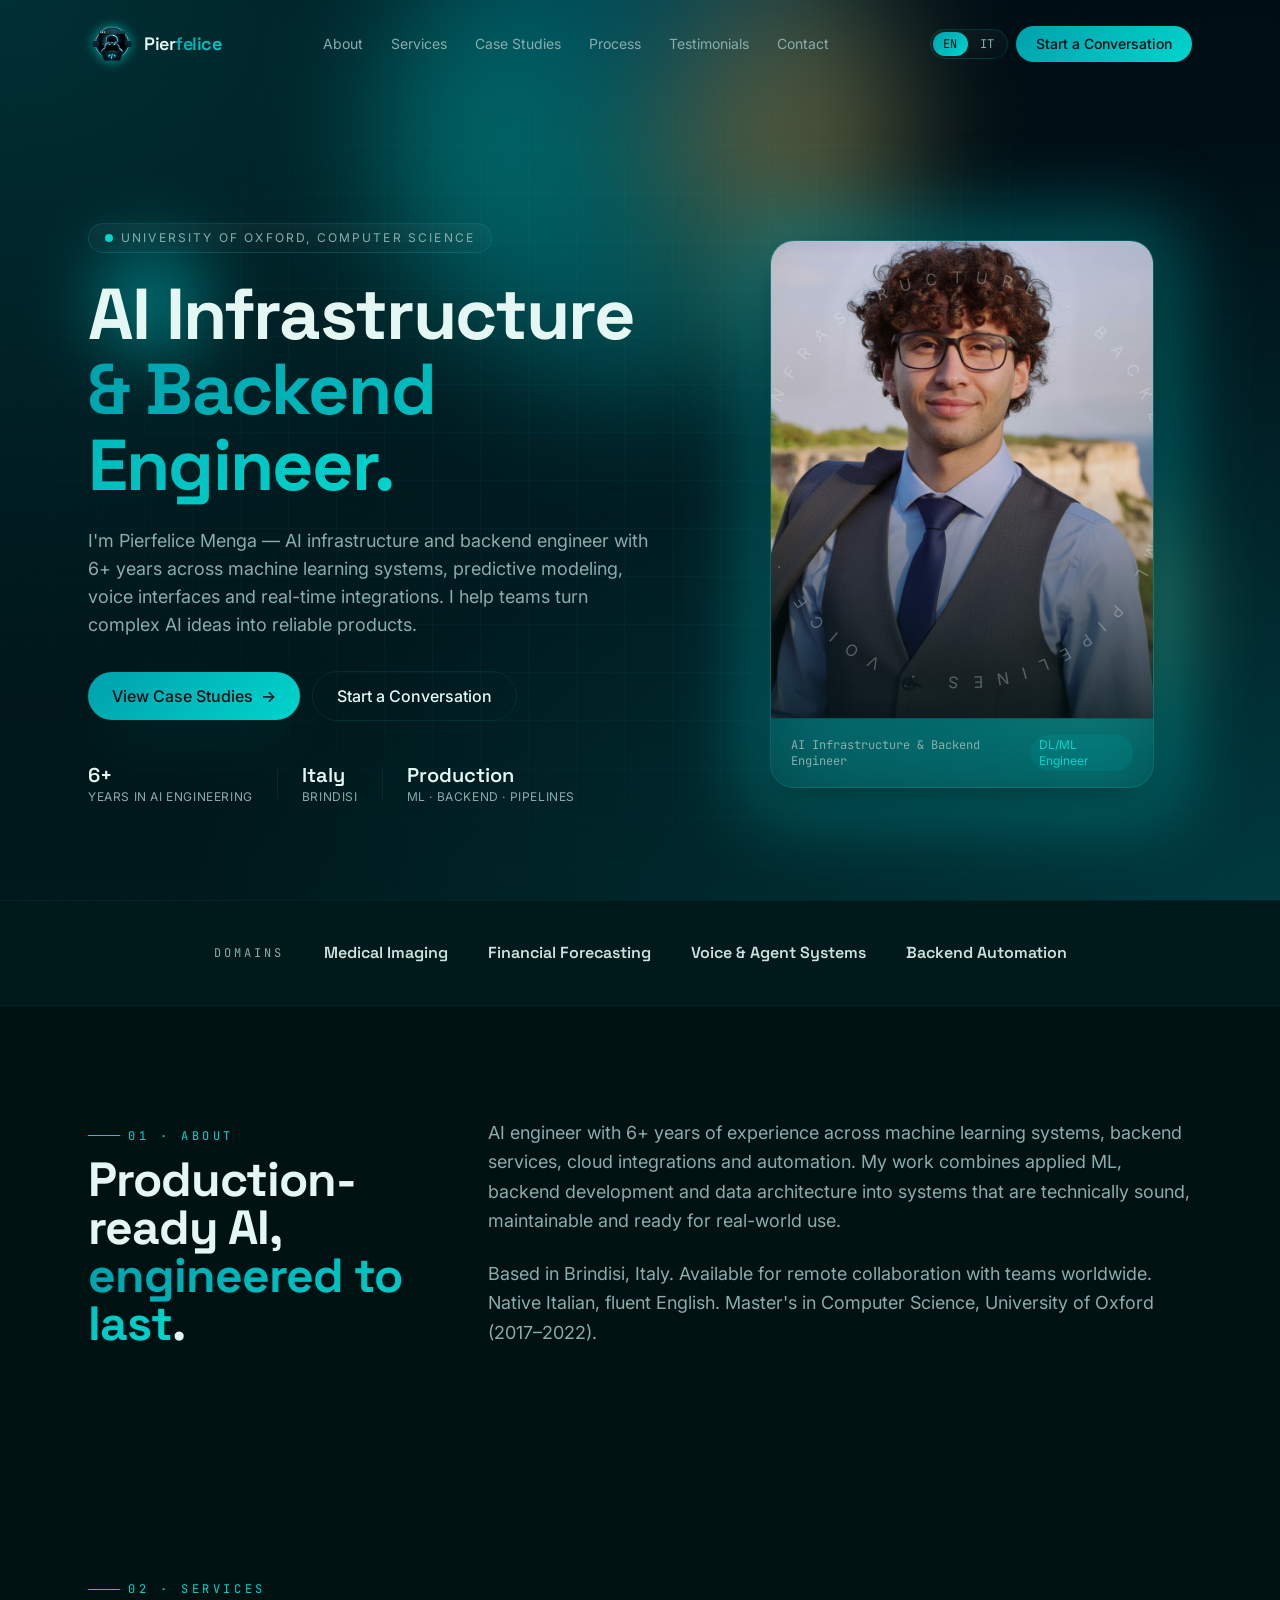
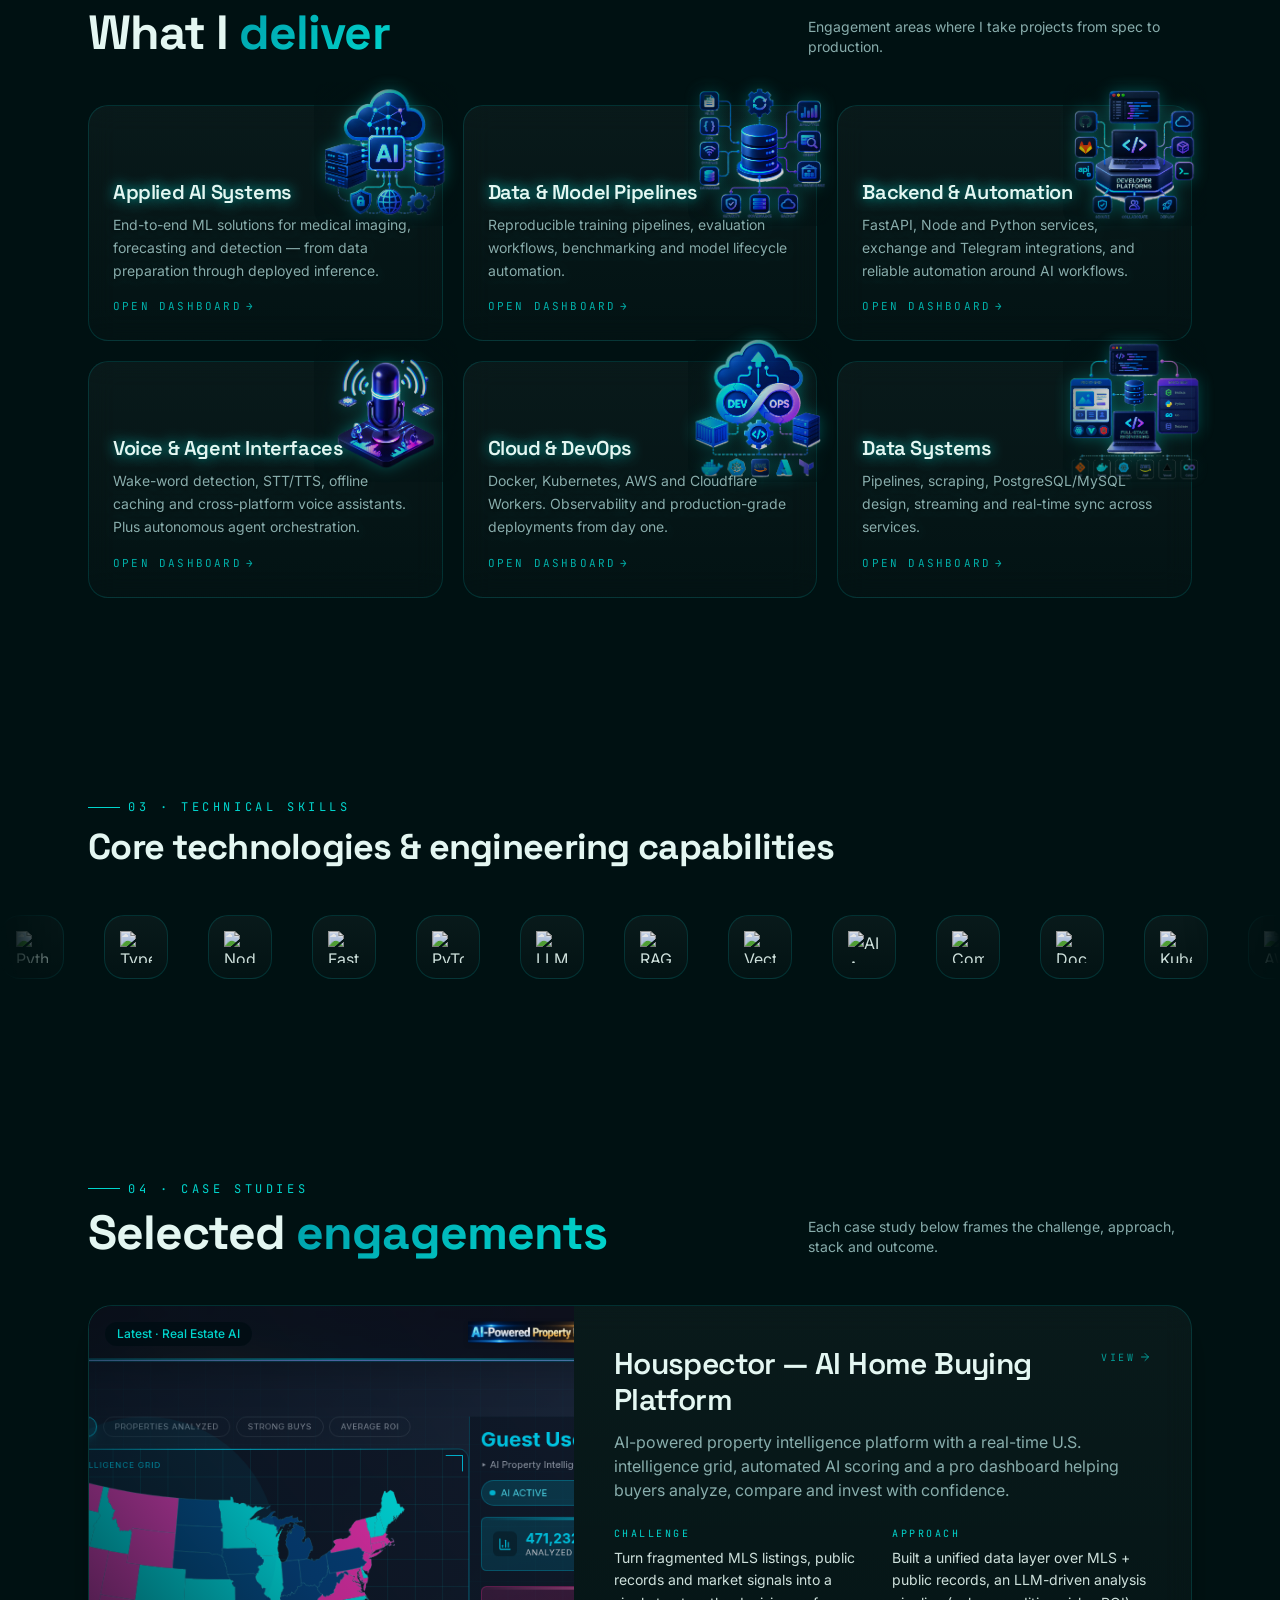
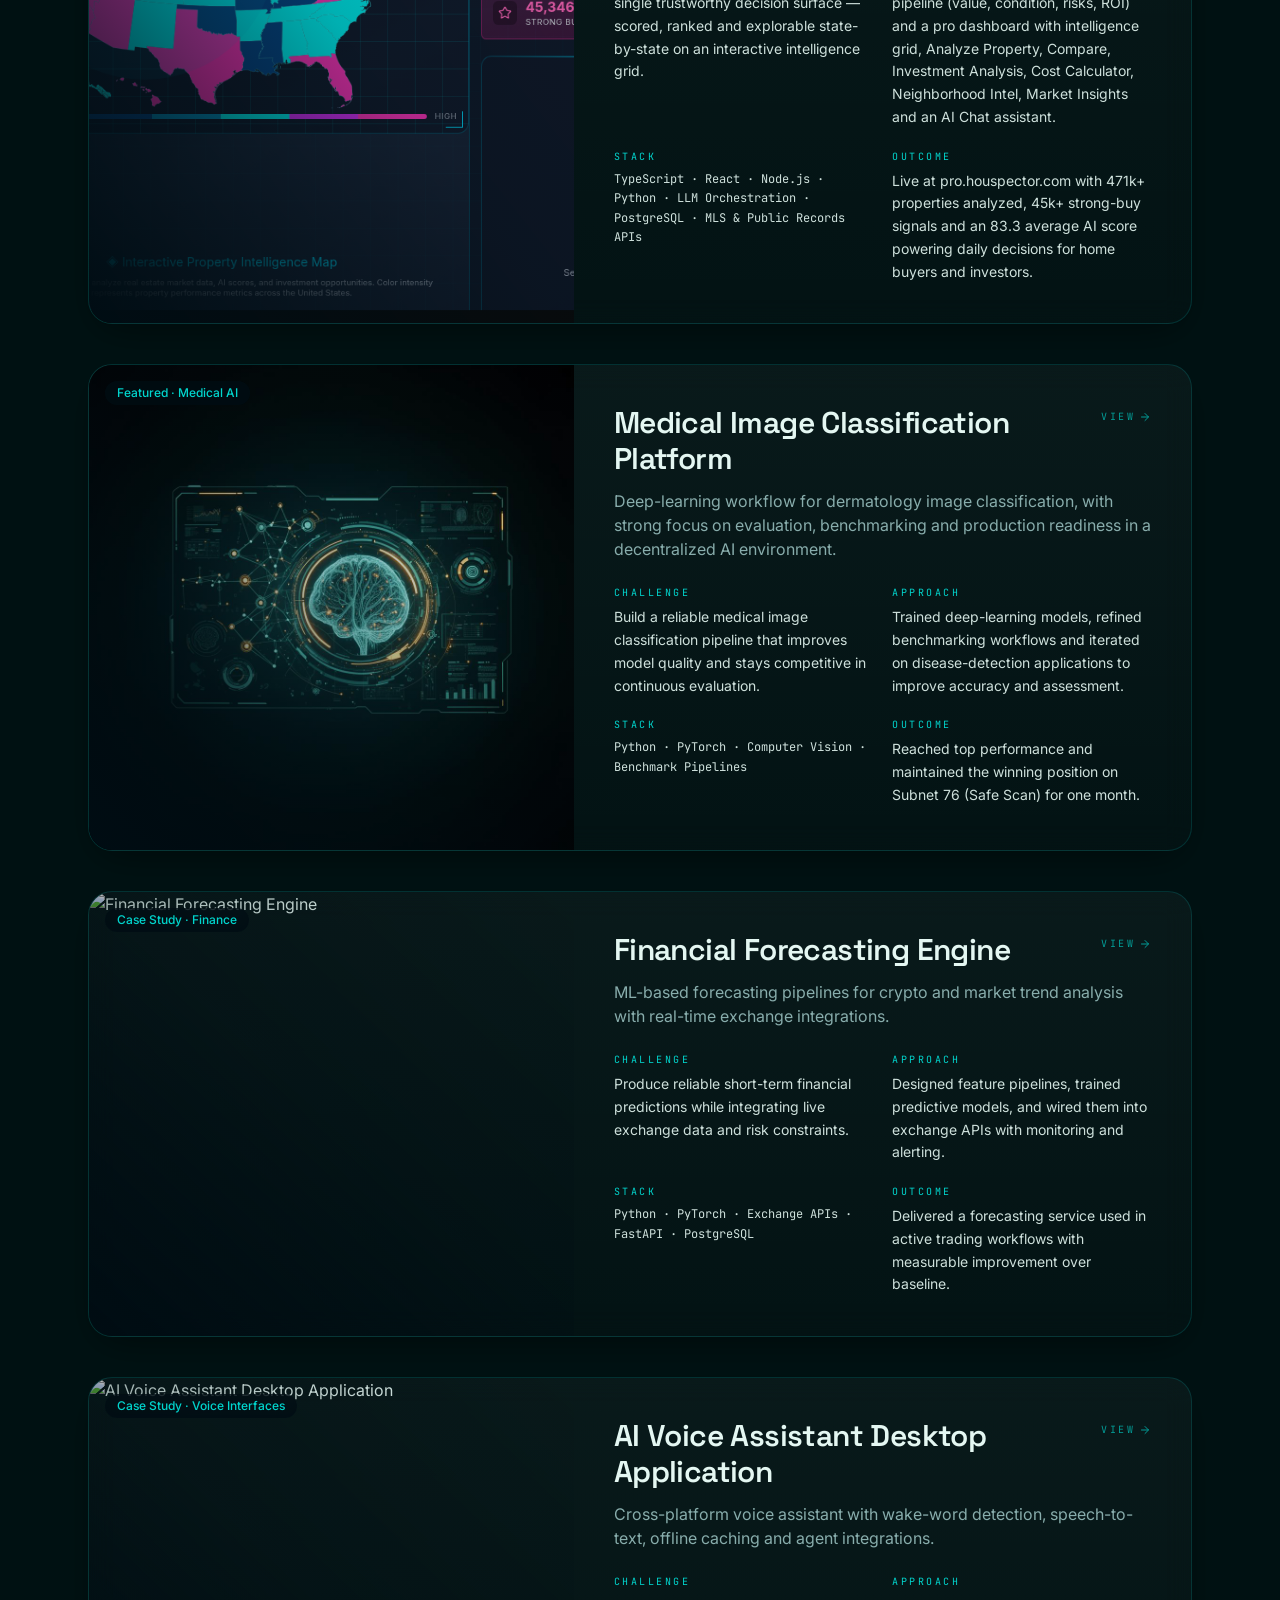
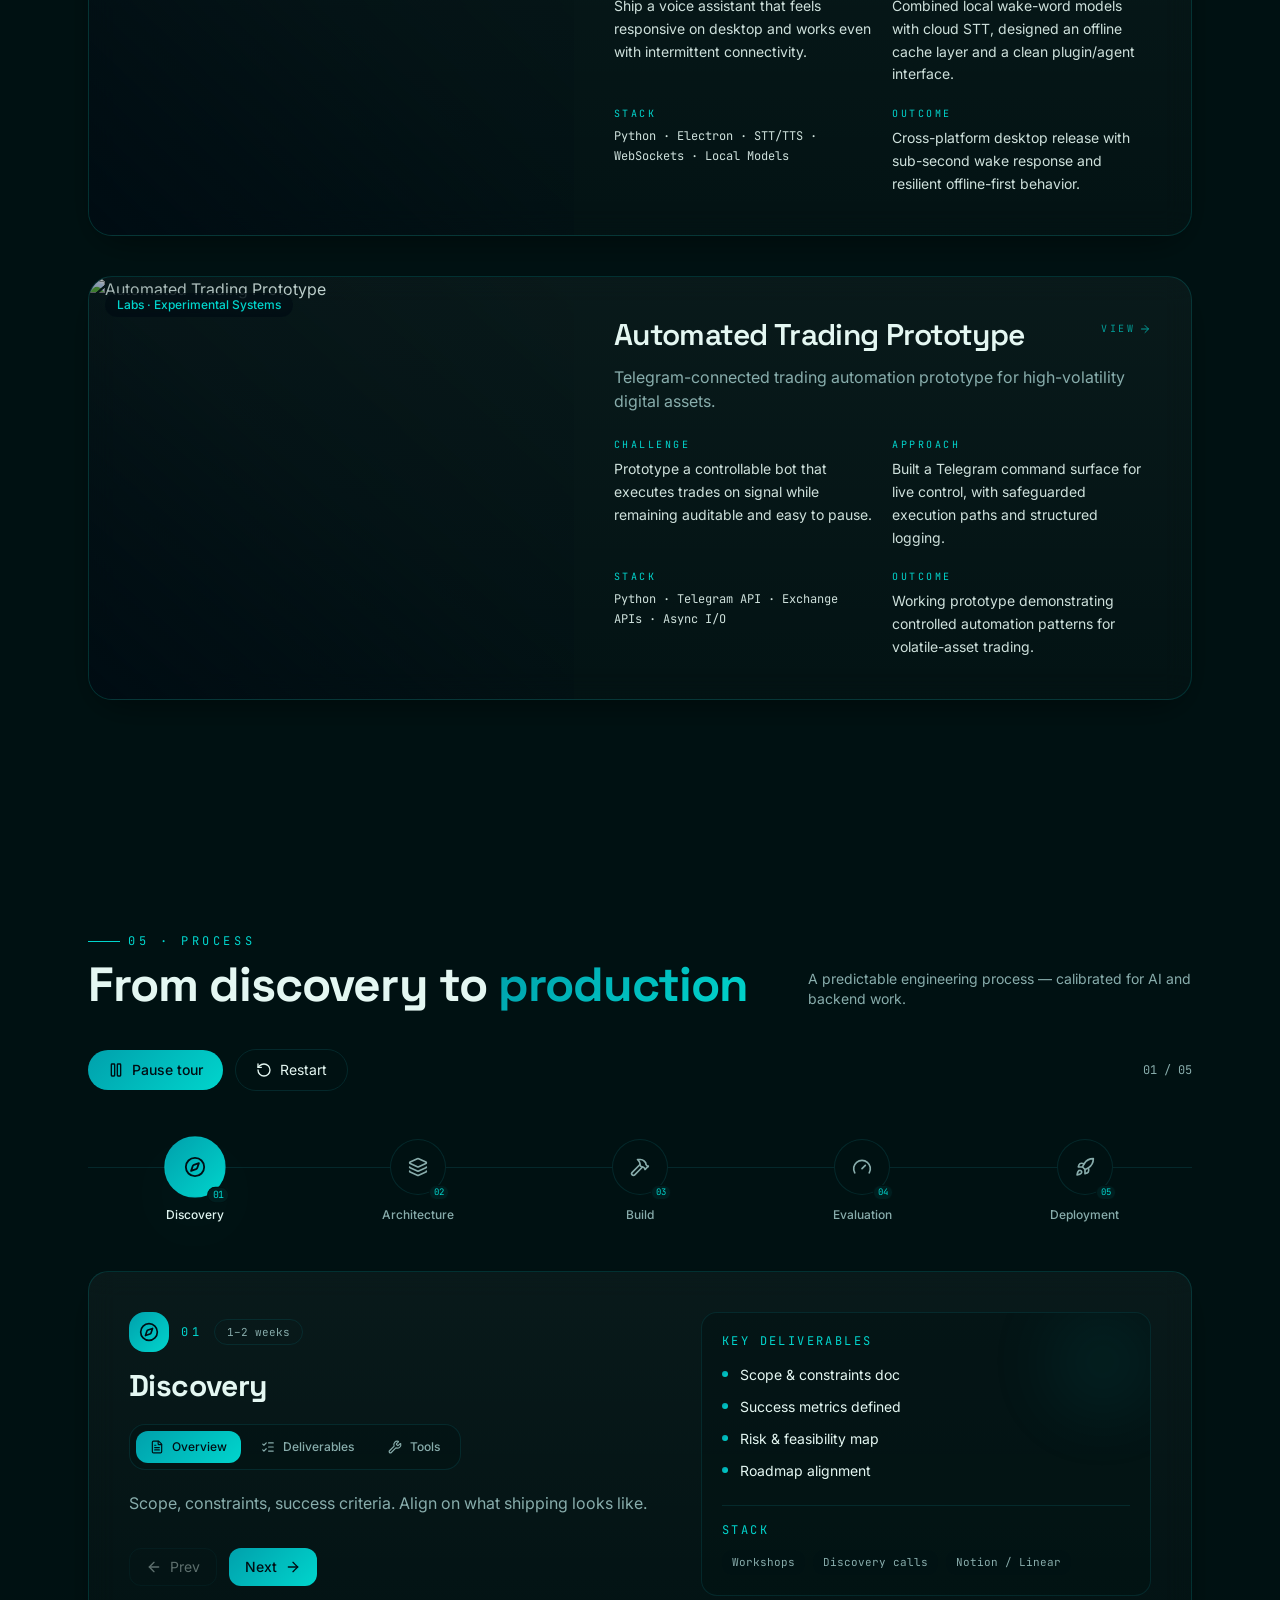
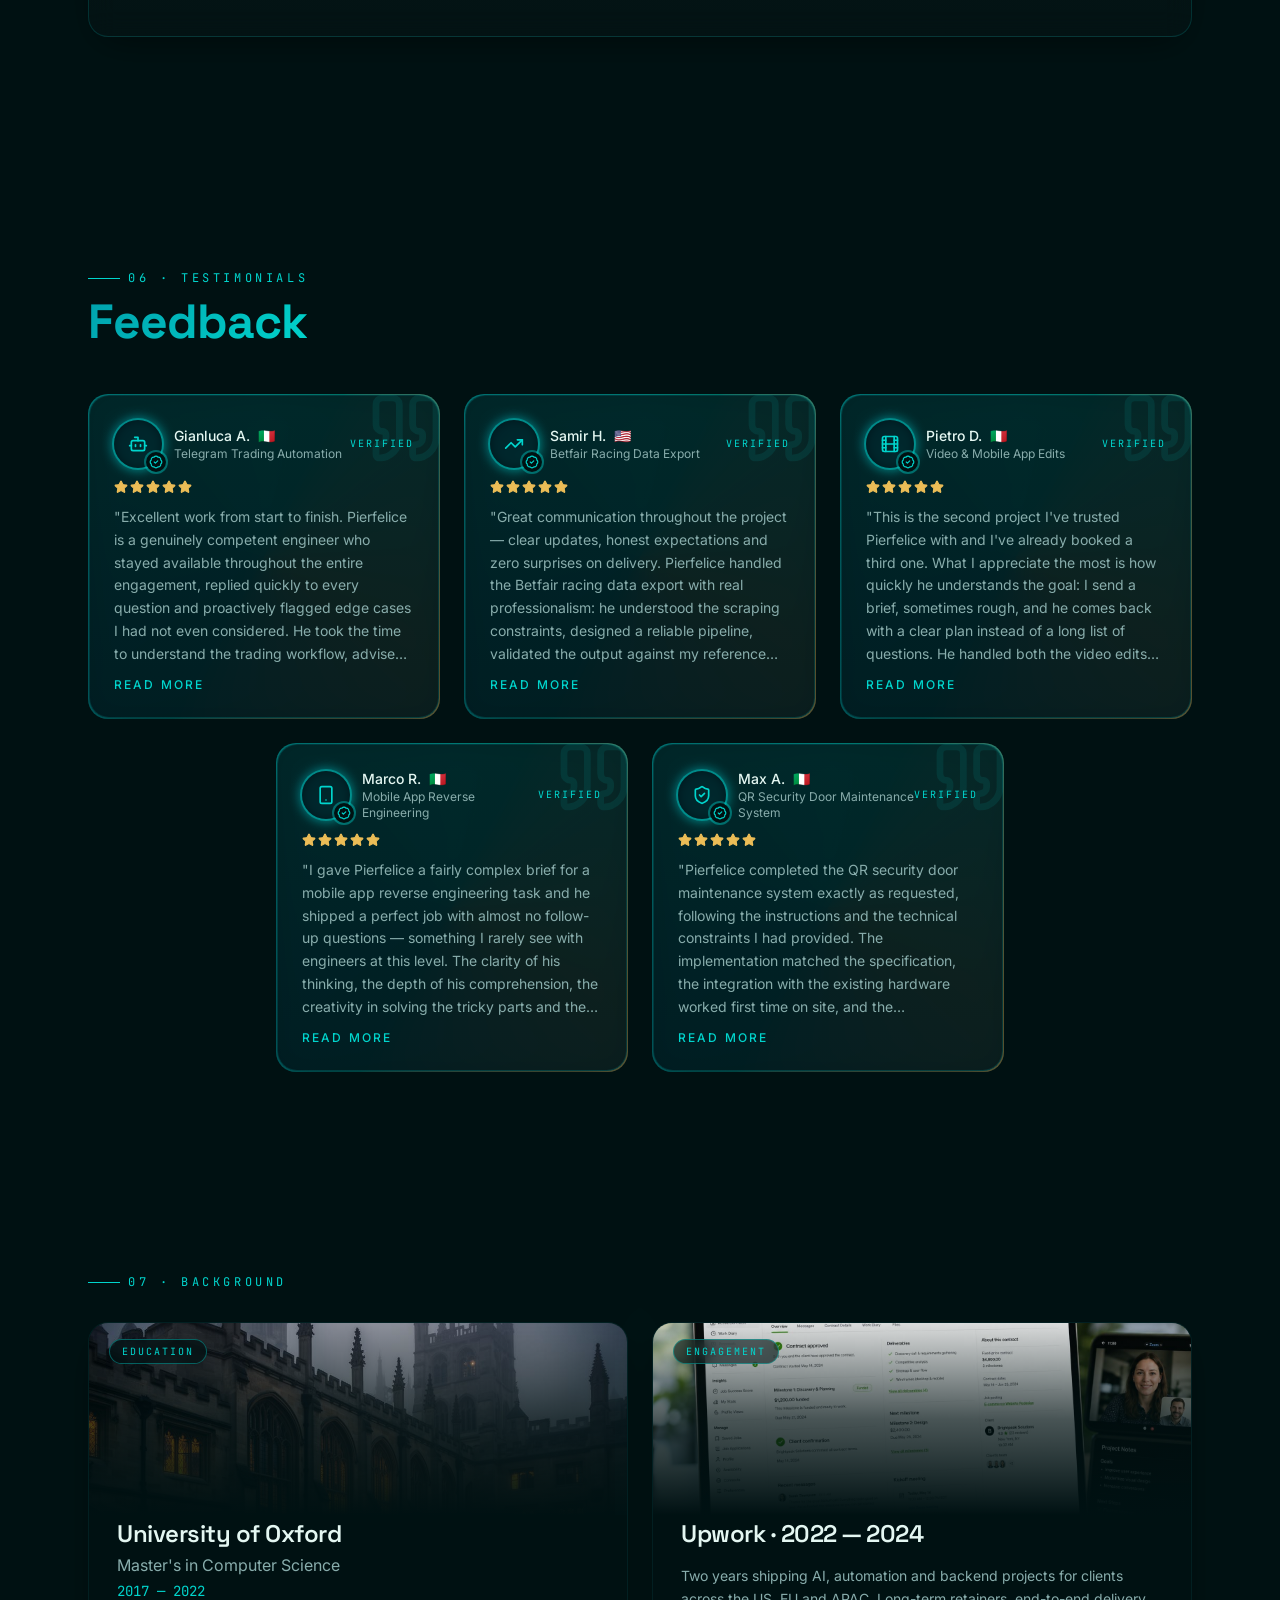
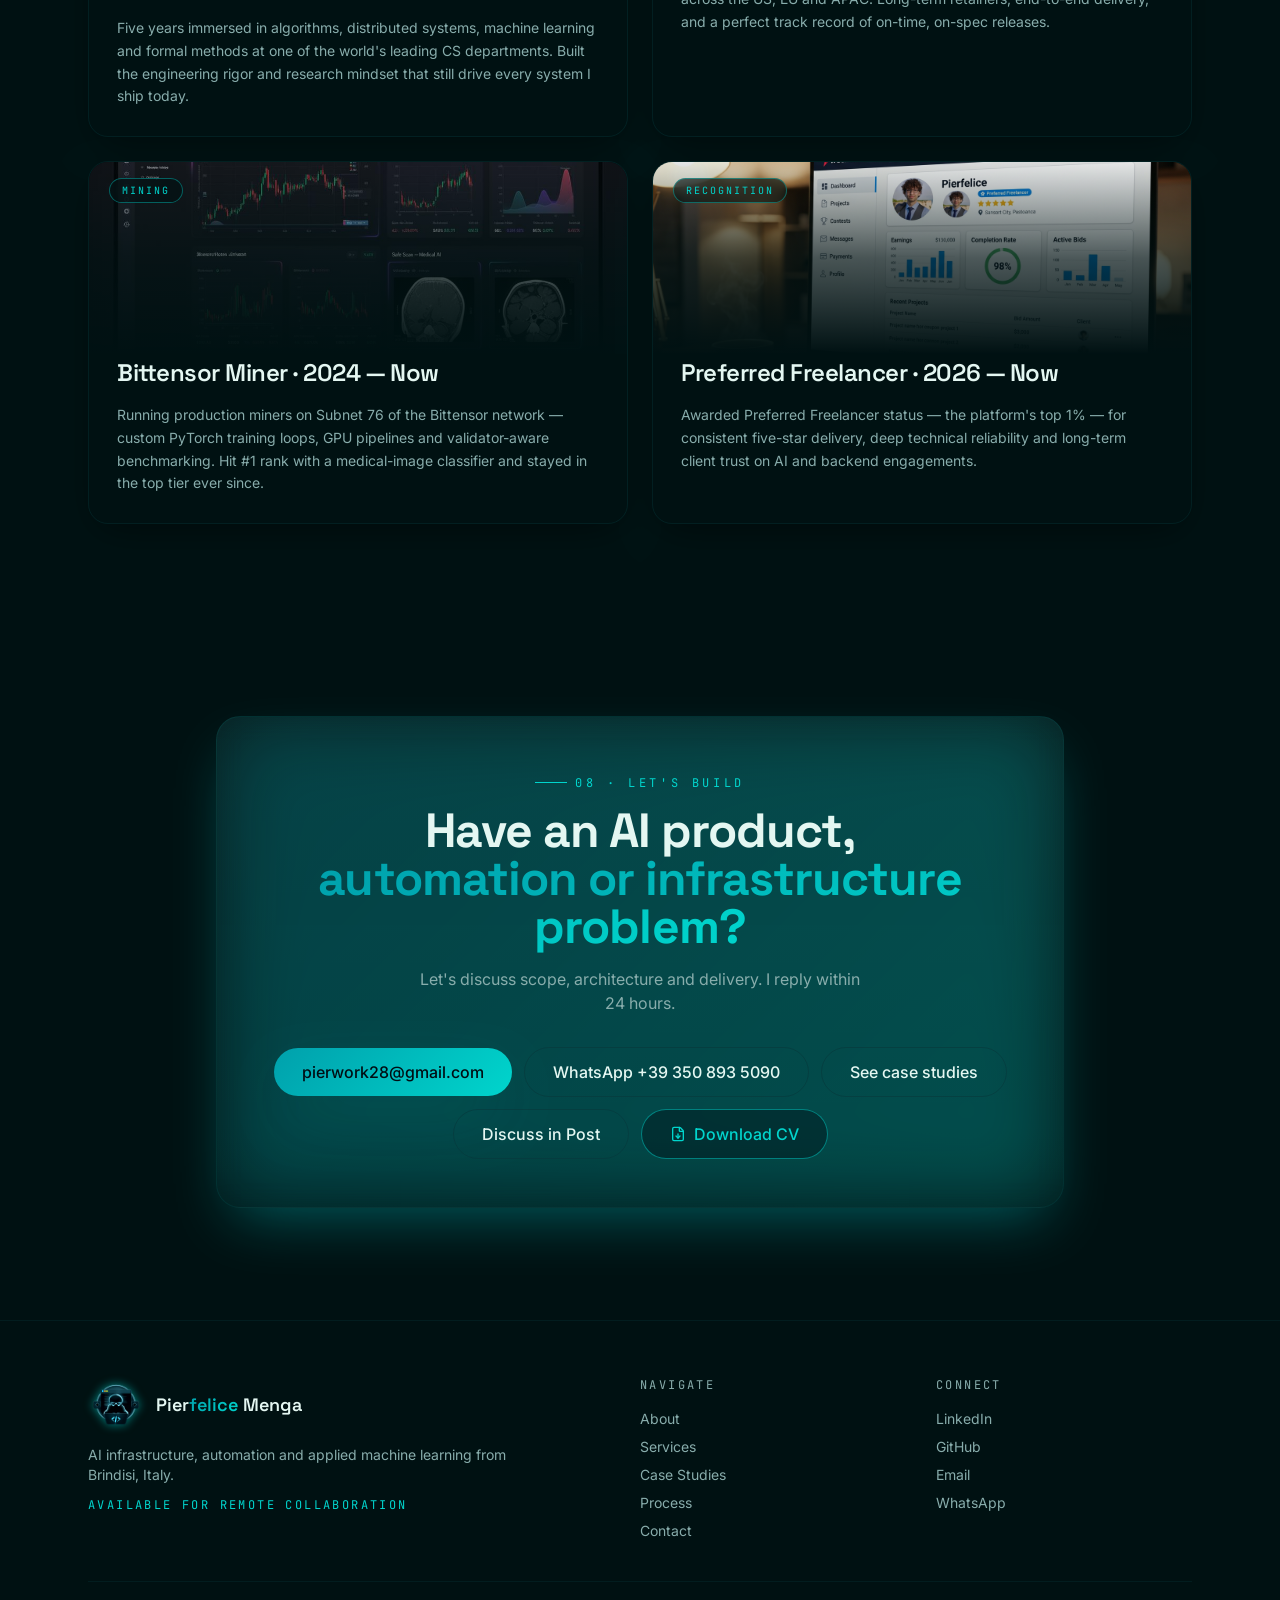
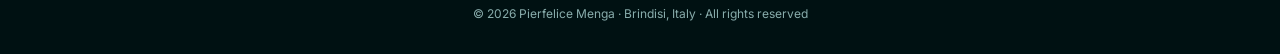
==== commit 0d64ef9d: "Mor" ====
--- a/index.html
+++ b/index.html
@@ -1 +1 @@
-<!DOCTYPE html><html lang="en"><head><meta charSet="utf-8"/><meta name="viewport" content="width=device-width, initial-scale=1"/><link rel="stylesheet" href="/assets/styles-BDVgKvEC.css" data-precedence="default"/><link rel="stylesheet" href="https://fonts.googleapis.com/css2?family=Inter:wght@300;400;500;600;700&amp;family=JetBrains+Mono:wght@400;500&amp;family=Space+Grotesk:wght@400;500;600;700&amp;display=swap" data-precedence="default"/><title>Pierfelice Menga — AI Infrastructure &amp; Backend Engineer</title><meta name="author" content="Pierfelice Menga"/><meta name="twitter:card" content="summary"/><meta name="twitter:site" content="@mandor1428"/><meta name="twitter:title" content="Pierfelice Menga — AI Infrastructure &amp; Backend Engineer"/><meta name="twitter:description" content="AI infrastructure and backend engineer with 6+ years building ML systems, data pipelines, voice interfaces and backend automation. Available for remote engagements worldwide."/><meta property="og:image" content="https://pub-bb2e103a32db4e198524a2e9ed8f35b4.r2.dev/96afb705-bd92-440d-bd22-cbc88907ebce/id-preview-1b3dfbbd--7ad80a66-d45a-4519-922d-20abcbd8d0aa.lovable.app-1780463362855.png"/><meta name="twitter:image" content="https://pub-bb2e103a32db4e198524a2e9ed8f35b4.r2.dev/96afb705-bd92-440d-bd22-cbc88907ebce/id-preview-1b3dfbbd--7ad80a66-d45a-4519-922d-20abcbd8d0aa.lovable.app-1780463362855.png"/><meta name="description" content="AI infrastructure and backend engineer with 6+ years building ML systems, data pipelines, voice interfaces and backend automation. Available for remote engagements worldwide."/><meta property="og:title" content="Pierfelice Menga — AI Infrastructure &amp; Backend Engineer"/><meta property="og:description" content="Production-ready AI systems, automation and backend infrastructure. Remote, worldwide."/><meta property="og:type" content="website"/><link rel="modulepreload" href="/assets/index-8XYBP_oq.js"/><link rel="modulepreload" href="/assets/index-MG9pL2UV.js"/><link rel="modulepreload" href="/assets/layers-h--1SkyW.js"/><link rel="modulepreload" href="/assets/arrow-left-CQGzADE0.js"/><link rel="icon" type="image/png" href="/favicon.png"/><link rel="apple-touch-icon" href="/favicon.png"/><link rel="preconnect" href="https://fonts.googleapis.com"/><link rel="preconnect" href="https://fonts.gstatic.com" crossorigin="anonymous"/></head><body><!--$--><!--$--><!--/$--><script>(function(t){let s;try{s=JSON.parse(sessionStorage.getItem(t.storageKey)||"{}")}catch(e){console.error(e);return}const c=t.key||window.history.state?.__TSR_key,r=c?s[c]:void 0;if(t.shouldScrollRestoration&&r&&typeof r=="object"&&Object.keys(r).length>0){for(const e in r){const o=r[e];if(!o||typeof o!="object")continue;const l=o.scrollX,i=o.scrollY;if(!(!Number.isFinite(l)||!Number.isFinite(i))){if(e==="window")window.scrollTo({top:i,left:l,behavior:t.behavior});else if(e){let n;try{n=document.querySelector(e)}catch{continue}n&&(n.scrollLeft=l,n.scrollTop=i)}}}return}const a=window.location.hash.split("#",2)[1];if(a){const e=window.history.state?.__hashScrollIntoViewOptions??!0;if(e){const o=document.getElementById(a);o&&o.scrollIntoView(e)}return}window.scrollTo({top:0,left:0,behavior:t.behavior})})({"storageKey":"tsr-scroll-restoration-v1_3","shouldScrollRestoration":true});document.currentScript.remove()</script><!--/$--><script class="$tsr" id="$tsr-stream-barrier">(self.$R=self.$R||{})["tsr"]=[];self.$_TSR={h(){this.hydrated=!0,this.c()},e(){this.streamEnded=!0,this.c()},c(){this.hydrated&&this.streamEnded&&(delete self.$_TSR,delete self.$R.tsr)},p(e){this.initialized?e():this.buffer.push(e)},buffer:[]};$_TSR.router=($R=>$R[0]={manifest:$R[1]={routes:$R[2]={__root__:$R[3]={preloads:$R[4]=["/assets/index-8XYBP_oq.js"],assets:$R[5]=[$R[6]={tag:"link",attrs:$R[7]={rel:"stylesheet",href:"/assets/styles-BDVgKvEC.css",type:"text/css"}},$R[8]={tag:"script",attrs:$R[9]={type:"module",async:!0},children:"import(\"/assets/index-8XYBP_oq.js\")"}]}}},matches:$R[10]=[$R[11]={i:"__root__ ",u:1781160638525,s:"success",ssr:!0}],lastMatchId:"__root__ "})($R["tsr"]);$_TSR.e();document.currentScript.remove()</script><script type="module" async="">import("/assets/index-8XYBP_oq.js")</script></body></html>+<!DOCTYPE html><html lang="en"><head><meta charSet="utf-8"/><meta name="viewport" content="width=device-width, initial-scale=1"/><link rel="preload" as="image" href="/assets/logo-nz9ZJigE.png"/><link rel="preload" as="image" href="/assets/pierfelice-Cx9shovC.png"/><link rel="preload" as="image" href="/assets/icon-ai-infra-BlCygPhP.png"/><link rel="preload" as="image" href="/assets/icon-data-systems-BK5pqvKj.png"/><link rel="preload" as="image" href="/assets/icon-dev-platforms-DhpYFXIz.png"/><link rel="preload" as="image" href="/assets/icon-voice-agents-obpShHGA.png"/><link rel="preload" as="image" href="/assets/icon-cloud-devops-B8Ev95sn.png"/><link rel="preload" as="image" href="/assets/icon-fullstack-BC_-ZYV2.png"/><link rel="stylesheet" href="/assets/styles-BDVgKvEC.css" data-precedence="default"/><link rel="stylesheet" href="https://fonts.googleapis.com/css2?family=Inter:wght@300;400;500;600;700&amp;family=JetBrains+Mono:wght@400;500&amp;family=Space+Grotesk:wght@400;500;600;700&amp;display=swap" data-precedence="default"/><title>Pierfelice Menga — AI Infrastructure &amp; Backend Engineer</title><meta name="author" content="Pierfelice Menga"/><meta name="twitter:card" content="summary"/><meta name="twitter:site" content="@mandor1428"/><meta name="twitter:title" content="Pierfelice Menga — AI Infrastructure &amp; Backend Engineer"/><meta name="twitter:description" content="AI infrastructure and backend engineer with 6+ years building ML systems, data pipelines, voice interfaces and backend automation. Available for remote engagements worldwide."/><meta property="og:image" content="https://pub-bb2e103a32db4e198524a2e9ed8f35b4.r2.dev/96afb705-bd92-440d-bd22-cbc88907ebce/id-preview-1b3dfbbd--7ad80a66-d45a-4519-922d-20abcbd8d0aa.lovable.app-1780463362855.png"/><meta name="twitter:image" content="https://pub-bb2e103a32db4e198524a2e9ed8f35b4.r2.dev/96afb705-bd92-440d-bd22-cbc88907ebce/id-preview-1b3dfbbd--7ad80a66-d45a-4519-922d-20abcbd8d0aa.lovable.app-1780463362855.png"/><meta name="description" content="AI infrastructure and backend engineer with 6+ years building ML systems, data pipelines, voice interfaces and backend automation. Available for remote engagements worldwide."/><meta property="og:title" content="Pierfelice Menga — AI Infrastructure &amp; Backend Engineer"/><meta property="og:description" content="Production-ready AI systems, automation and backend infrastructure. Remote, worldwide."/><meta property="og:type" content="website"/><link rel="modulepreload" href="/assets/index-8XYBP_oq.js"/><link rel="modulepreload" href="/assets/index-MG9pL2UV.js"/><link rel="modulepreload" href="/assets/layers-h--1SkyW.js"/><link rel="modulepreload" href="/assets/arrow-left-CQGzADE0.js"/><link rel="icon" type="image/png" href="/favicon.png"/><link rel="apple-touch-icon" href="/favicon.png"/><link rel="preconnect" href="https://fonts.googleapis.com"/><link rel="preconnect" href="https://fonts.gstatic.com" crossorigin="anonymous"/></head><body><!--$--><div class="relative min-h-screen overflow-x-hidden bg-background text-foreground"><header class="fixed inset-x-0 top-0 z-50 transition-all duration-500 py-5"><div class="mx-auto flex max-w-6xl items-center justify-between gap-3 px-6"><a href="#top" class="flex items-center gap-2"><img src="/assets/logo-nz9ZJigE.png" alt="Pierfelice Menga logo" class="h-12 w-12 object-contain flex-shrink-0" style="filter:brightness(1.8) saturate(1.4) drop-shadow(0 0 6px oklch(0.78 0.15 190 / 0.7))"/><span class="font-display text-lg font-semibold tracking-tight">Pier<span class="text-gradient-duck">felice</span></span></a><nav class="hidden items-center gap-1 rounded-full px-2 py-1.5 text-sm md:flex "><a href="#about" class="rounded-full px-3 py-1.5 text-muted-foreground transition hover:bg-secondary/60 hover:text-foreground">About</a><a href="#services" class="rounded-full px-3 py-1.5 text-muted-foreground transition hover:bg-secondary/60 hover:text-foreground">Services</a><a href="#work" class="rounded-full px-3 py-1.5 text-muted-foreground transition hover:bg-secondary/60 hover:text-foreground">Case Studies</a><a href="#process" class="rounded-full px-3 py-1.5 text-muted-foreground transition hover:bg-secondary/60 hover:text-foreground">Process</a><a href="#reviews" class="rounded-full px-3 py-1.5 text-muted-foreground transition hover:bg-secondary/60 hover:text-foreground">Testimonials</a><a href="#contact" class="rounded-full px-3 py-1.5 text-muted-foreground transition hover:bg-secondary/60 hover:text-foreground">Contact</a></nav><div class="flex items-center gap-2"><div class="inline-flex items-center gap-0.5 rounded-full glass p-0.5 text-xs"><button type="button" aria-pressed="true" class="rounded-full px-2.5 py-1 font-mono uppercase tracking-wider transition bg-duck-gradient text-duck-ink">EN</button><button type="button" aria-pressed="false" class="rounded-full px-2.5 py-1 font-mono uppercase tracking-wider transition text-muted-foreground hover:text-foreground">IT</button></div><a href="#contact" class="hidden rounded-full bg-duck-gradient px-5 py-2 text-sm font-medium text-duck-ink shadow-duck transition hover:scale-105 sm:inline-flex">Start a Conversation</a></div></div></header><section id="top" class="relative isolate flex min-h-screen items-center bg-hero noise pt-32"><div class="absolute inset-0 grid-bg opacity-60" aria-hidden="true"></div><div class="absolute -top-32 left-1/2 h-[520px] w-[520px] -translate-x-1/2 rounded-full opacity-40 blur-3xl" style="background:var(--gradient-iris)" aria-hidden="true"></div><div class="float pointer-events-none absolute left-[8%] top-[28%] h-24 w-24 rounded-full bg-duck-gradient opacity-70 blur-2xl" style="transform:translate(0px, 0px)"></div><div class="float pointer-events-none absolute right-[10%] top-[60%] h-32 w-32 rounded-full opacity-50 blur-3xl" style="background:var(--gold);transform:translate(0px, 0px)"></div><div class="relative mx-auto grid w-full max-w-6xl gap-12 px-6 lg:grid-cols-[1.3fr_1fr] lg:items-center"><div class="rise"><div class="inline-flex items-center gap-2 rounded-full glass px-4 py-1.5 text-xs uppercase tracking-[0.18em] text-muted-foreground"><span class="h-2 w-2 animate-pulse rounded-full bg-duck-glow shadow-glow"></span>University of Oxford, Computer Science</div><h1 class="mt-6 font-display text-5xl font-bold leading-[1.05] tracking-tight md:text-7xl">AI Infrastructure<br/><span class="text-gradient-duck">&amp; Backend Engineer.</span></h1><p class="mt-6 max-w-xl text-lg text-muted-foreground">I&#x27;m Pierfelice Menga — AI infrastructure and backend engineer with 6+ years across machine learning systems, predictive modeling, voice interfaces and real-time integrations. I help teams turn complex AI ideas into reliable products.</p><div class="mt-8 flex flex-wrap items-center gap-3"><a href="#work" class="group inline-flex items-center gap-2 rounded-full bg-duck-gradient px-6 py-3 font-medium text-duck-ink shadow-duck transition hover:scale-[1.03]">View Case Studies<span class="transition group-hover:translate-x-1">→</span></a><a href="#contact" class="inline-flex items-center gap-2 rounded-full border border-border px-6 py-3 font-medium text-foreground transition hover:bg-secondary/60">Start a Conversation</a></div><div class="mt-10 flex flex-wrap items-center gap-6 text-sm text-muted-foreground"><div><div class="font-display text-xl font-semibold text-foreground">6+</div><div class="text-xs uppercase tracking-wider">Years in AI engineering</div></div><span class="h-8 w-px bg-border"></span><div><div class="font-display text-xl font-semibold text-foreground">Italy</div><div class="text-xs uppercase tracking-wider">Brindisi</div></div><span class="h-8 w-px bg-border"></span><div><div class="font-display text-xl font-semibold text-foreground">Production</div><div class="text-xs uppercase tracking-wider">ML · Backend · Pipelines</div></div></div></div><div class="relative mx-auto w-full max-w-sm"><div class="absolute -inset-6 rounded-3xl bg-duck-gradient opacity-40 blur-2xl"></div><div class="relative overflow-hidden rounded-3xl glass shadow-card"><div class="relative aspect-[4/5] overflow-hidden"><img src="/assets/pierfelice-Cx9shovC.png" alt="Pierfelice Menga — AI Infrastructure &amp; Backend Engineer" class="absolute inset-0 h-full w-full object-cover" loading="eager"/><div class="pointer-events-none absolute inset-0 bg-gradient-to-t from-background/80 via-background/10 to-transparent"></div><div class="pointer-events-none absolute inset-0 noise opacity-40"></div><div class="pointer-events-none absolute inset-0"><svg viewBox="0 0 200 200" class="absolute left-1/2 top-1/2 h-[120%] w-[120%] -translate-x-1/2 -translate-y-1/2 spin-slow opacity-30"><defs><path id="circ" d="M100,100 m-86,0 a86,86 0 1,1 172,0 a86,86 0 1,1 -172,0"></path></defs><text fill="oklch(0.96 0.02 180)" font-size="7" letter-spacing="6"><textPath href="#circ">AI INFRASTRUCTURE · BACKEND · ML PIPELINES · VOICE · AGENTS ·</textPath></text></svg></div></div><div class="flex items-center justify-between border-t border-border/60 px-5 py-4 text-xs"><span class="font-mono text-muted-foreground">AI Infrastructure &amp; Backend Engineer</span><span class="rounded-full bg-duck/20 px-2 py-0.5 text-duck-glow">DL/ML Engineer</span></div></div></div></div></section><section class="relative border-y border-border/50 bg-secondary/30 py-10"><div class="mx-auto flex max-w-6xl flex-wrap items-center justify-center gap-x-10 gap-y-4 px-6"><span class="font-mono text-xs uppercase tracking-[0.25em] text-muted-foreground">Domains</span><span class="font-display text-sm font-semibold text-foreground/90 md:text-base">Medical Imaging</span><span class="font-display text-sm font-semibold text-foreground/90 md:text-base">Financial Forecasting</span><span class="font-display text-sm font-semibold text-foreground/90 md:text-base">Voice &amp; Agent Systems</span><span class="font-display text-sm font-semibold text-foreground/90 md:text-base">Backend Automation</span></div></section><section id="about" class="relative py-28"><div class="mx-auto grid max-w-6xl gap-12 px-6 lg:grid-cols-[1fr_2fr]"><div><div class="inline-flex items-center gap-2 font-mono text-xs uppercase tracking-[0.3em] text-duck-glow"><span class="h-px w-8 bg-duck-glow"></span>01 · About</div><h2 class="mt-3 font-display text-4xl font-bold md:text-5xl">Production-ready AI,<!-- --> <span class="text-gradient-duck">engineered to last</span>.</h2></div><div class="space-y-6 text-lg leading-relaxed text-muted-foreground"><p>AI engineer with 6+ years of experience across machine learning systems, backend services, cloud integrations and automation. My work combines applied ML, backend development and data architecture into systems that are technically sound, maintainable and ready for real-world use.</p><p>Based in Brindisi, Italy. Available for remote collaboration with teams worldwide. Native Italian, fluent English. Master&#x27;s in Computer Science, University of Oxford (2017–2022).</p></div></div></section><section id="services" class="relative py-28"><div class="mx-auto max-w-6xl px-6"><div class="flex items-end justify-between gap-6"><div><div class="inline-flex items-center gap-2 font-mono text-xs uppercase tracking-[0.3em] text-duck-glow"><span class="h-px w-8 bg-duck-glow"></span>02 · Services</div><h2 class="mt-3 font-display text-4xl font-bold md:text-5xl">What I<!-- --> <span class="text-gradient-duck">deliver</span></h2></div><p class="hidden max-w-sm text-sm text-muted-foreground md:block">Engagement areas where I take projects from spec to production.</p></div><div class="mt-12 grid gap-5 md:grid-cols-2 lg:grid-cols-3"><a href="/service/applied-ai-systems" class="group relative block overflow-visible rounded-2xl glass p-6 transition hover:-translate-y-1 hover:shadow-duck"><div class="pointer-events-none absolute -top-6 -right-4 h-36 w-36 z-0"><img src="/assets/icon-ai-infra-BlCygPhP.png" alt="" class="h-full w-full object-contain" style="filter:brightness(1.8) saturate(1.4) drop-shadow(0 0 8px oklch(0.78 0.15 190 / 0.5));opacity:0.8"/><div class="absolute inset-0 rounded-xl" style="background:radial-gradient(ellipse at center, transparent 30%, oklch(0.16 0.03 200 / 0.55) 100%)"></div></div><h3 class="relative z-10 mt-12 font-display text-xl font-semibold" style="text-shadow:0 0 12px oklch(0.78 0.15 190 / 0.9), 0 2px 8px oklch(0.08 0.02 215 / 0.8)">Applied AI Systems</h3><p class="relative z-10 mt-2 text-sm leading-relaxed text-muted-foreground" style="text-shadow:0 1px 6px oklch(0.08 0.02 215 / 0.9)">End-to-end ML solutions for medical imaging, forecasting and detection — from data preparation through deployed inference.</p><div class="relative z-10 mt-4 inline-flex items-center gap-1 font-mono text-[11px] uppercase tracking-[0.2em] text-duck-glow opacity-80 transition group-hover:opacity-100">Open dashboard <span class="transition group-hover:translate-x-0.5">→</span></div><div class="pointer-events-none absolute -right-12 -top-12 h-32 w-32 rounded-full opacity-0 blur-2xl transition group-hover:opacity-40" style="background:var(--gradient-duck)"></div></a><a href="/service/data-model-pipelines" class="group relative block overflow-visible rounded-2xl glass p-6 transition hover:-translate-y-1 hover:shadow-duck"><div class="pointer-events-none absolute -top-6 -right-4 h-36 w-36 z-0"><img src="/assets/icon-data-systems-BK5pqvKj.png" alt="" class="h-full w-full object-contain" style="filter:brightness(1.8) saturate(1.4) drop-shadow(0 0 8px oklch(0.78 0.15 190 / 0.5));opacity:0.8"/><div class="absolute inset-0 rounded-xl" style="background:radial-gradient(ellipse at center, transparent 30%, oklch(0.16 0.03 200 / 0.55) 100%)"></div></div><h3 class="relative z-10 mt-12 font-display text-xl font-semibold" style="text-shadow:0 0 12px oklch(0.78 0.15 190 / 0.9), 0 2px 8px oklch(0.08 0.02 215 / 0.8)">Data &amp; Model Pipelines</h3><p class="relative z-10 mt-2 text-sm leading-relaxed text-muted-foreground" style="text-shadow:0 1px 6px oklch(0.08 0.02 215 / 0.9)">Reproducible training pipelines, evaluation workflows, benchmarking and model lifecycle automation.</p><div class="relative z-10 mt-4 inline-flex items-center gap-1 font-mono text-[11px] uppercase tracking-[0.2em] text-duck-glow opacity-80 transition group-hover:opacity-100">Open dashboard <span class="transition group-hover:translate-x-0.5">→</span></div><div class="pointer-events-none absolute -right-12 -top-12 h-32 w-32 rounded-full opacity-0 blur-2xl transition group-hover:opacity-40" style="background:var(--gradient-duck)"></div></a><a href="/service/backend-automation" class="group relative block overflow-visible rounded-2xl glass p-6 transition hover:-translate-y-1 hover:shadow-duck"><div class="pointer-events-none absolute -top-6 -right-4 h-36 w-36 z-0"><img src="/assets/icon-dev-platforms-DhpYFXIz.png" alt="" class="h-full w-full object-contain" style="filter:brightness(1.8) saturate(1.4) drop-shadow(0 0 8px oklch(0.78 0.15 190 / 0.5));opacity:0.8"/><div class="absolute inset-0 rounded-xl" style="background:radial-gradient(ellipse at center, transparent 30%, oklch(0.16 0.03 200 / 0.55) 100%)"></div></div><h3 class="relative z-10 mt-12 font-display text-xl font-semibold" style="text-shadow:0 0 12px oklch(0.78 0.15 190 / 0.9), 0 2px 8px oklch(0.08 0.02 215 / 0.8)">Backend &amp; Automation</h3><p class="relative z-10 mt-2 text-sm leading-relaxed text-muted-foreground" style="text-shadow:0 1px 6px oklch(0.08 0.02 215 / 0.9)">FastAPI, Node and Python services, exchange and Telegram integrations, and reliable automation around AI workflows.</p><div class="relative z-10 mt-4 inline-flex items-center gap-1 font-mono text-[11px] uppercase tracking-[0.2em] text-duck-glow opacity-80 transition group-hover:opacity-100">Open dashboard <span class="transition group-hover:translate-x-0.5">→</span></div><div class="pointer-events-none absolute -right-12 -top-12 h-32 w-32 rounded-full opacity-0 blur-2xl transition group-hover:opacity-40" style="background:var(--gradient-duck)"></div></a><a href="/service/voice-agent-interfaces" class="group relative block overflow-visible rounded-2xl glass p-6 transition hover:-translate-y-1 hover:shadow-duck"><div class="pointer-events-none absolute -top-6 -right-4 h-36 w-36 z-0"><img src="/assets/icon-voice-agents-obpShHGA.png" alt="" class="h-full w-full object-contain" style="filter:brightness(1.8) saturate(1.4) drop-shadow(0 0 8px oklch(0.78 0.15 190 / 0.5));opacity:0.8"/><div class="absolute inset-0 rounded-xl" style="background:radial-gradient(ellipse at center, transparent 30%, oklch(0.16 0.03 200 / 0.55) 100%)"></div></div><h3 class="relative z-10 mt-12 font-display text-xl font-semibold" style="text-shadow:0 0 12px oklch(0.78 0.15 190 / 0.9), 0 2px 8px oklch(0.08 0.02 215 / 0.8)">Voice &amp; Agent Interfaces</h3><p class="relative z-10 mt-2 text-sm leading-relaxed text-muted-foreground" style="text-shadow:0 1px 6px oklch(0.08 0.02 215 / 0.9)">Wake-word detection, STT/TTS, offline caching and cross-platform voice assistants. Plus autonomous agent orchestration.</p><div class="relative z-10 mt-4 inline-flex items-center gap-1 font-mono text-[11px] uppercase tracking-[0.2em] text-duck-glow opacity-80 transition group-hover:opacity-100">Open dashboard <span class="transition group-hover:translate-x-0.5">→</span></div><div class="pointer-events-none absolute -right-12 -top-12 h-32 w-32 rounded-full opacity-0 blur-2xl transition group-hover:opacity-40" style="background:var(--gradient-duck)"></div></a><a href="/service/cloud-devops" class="group relative block overflow-visible rounded-2xl glass p-6 transition hover:-translate-y-1 hover:shadow-duck"><div class="pointer-events-none absolute -top-6 -right-4 h-36 w-36 z-0"><img src="/assets/icon-cloud-devops-B8Ev95sn.png" alt="" class="h-full w-full object-contain" style="filter:brightness(1.8) saturate(1.4) drop-shadow(0 0 8px oklch(0.78 0.15 190 / 0.5));opacity:0.8"/><div class="absolute inset-0 rounded-xl" style="background:radial-gradient(ellipse at center, transparent 30%, oklch(0.16 0.03 200 / 0.55) 100%)"></div></div><h3 class="relative z-10 mt-12 font-display text-xl font-semibold" style="text-shadow:0 0 12px oklch(0.78 0.15 190 / 0.9), 0 2px 8px oklch(0.08 0.02 215 / 0.8)">Cloud &amp; DevOps</h3><p class="relative z-10 mt-2 text-sm leading-relaxed text-muted-foreground" style="text-shadow:0 1px 6px oklch(0.08 0.02 215 / 0.9)">Docker, Kubernetes, AWS and Cloudflare Workers. Observability and production-grade deployments from day one.</p><div class="relative z-10 mt-4 inline-flex items-center gap-1 font-mono text-[11px] uppercase tracking-[0.2em] text-duck-glow opacity-80 transition group-hover:opacity-100">Open dashboard <span class="transition group-hover:translate-x-0.5">→</span></div><div class="pointer-events-none absolute -right-12 -top-12 h-32 w-32 rounded-full opacity-0 blur-2xl transition group-hover:opacity-40" style="background:var(--gradient-duck)"></div></a><a href="/service/data-systems" class="group relative block overflow-visible rounded-2xl glass p-6 transition hover:-translate-y-1 hover:shadow-duck"><div class="pointer-events-none absolute -top-6 -right-4 h-36 w-36 z-0"><img src="/assets/icon-fullstack-BC_-ZYV2.png" alt="" class="h-full w-full object-contain" style="filter:brightness(1.8) saturate(1.4) drop-shadow(0 0 8px oklch(0.78 0.15 190 / 0.5));opacity:0.8"/><div class="absolute inset-0 rounded-xl" style="background:radial-gradient(ellipse at center, transparent 30%, oklch(0.16 0.03 200 / 0.55) 100%)"></div></div><h3 class="relative z-10 mt-12 font-display text-xl font-semibold" style="text-shadow:0 0 12px oklch(0.78 0.15 190 / 0.9), 0 2px 8px oklch(0.08 0.02 215 / 0.8)">Data Systems</h3><p class="relative z-10 mt-2 text-sm leading-relaxed text-muted-foreground" style="text-shadow:0 1px 6px oklch(0.08 0.02 215 / 0.9)">Pipelines, scraping, PostgreSQL/MySQL design, streaming and real-time sync across services.</p><div class="relative z-10 mt-4 inline-flex items-center gap-1 font-mono text-[11px] uppercase tracking-[0.2em] text-duck-glow opacity-80 transition group-hover:opacity-100">Open dashboard <span class="transition group-hover:translate-x-0.5">→</span></div><div class="pointer-events-none absolute -right-12 -top-12 h-32 w-32 rounded-full opacity-0 blur-2xl transition group-hover:opacity-40" style="background:var(--gradient-duck)"></div></a></div></div></section><section class="relative py-20"><div class="mx-auto max-w-6xl px-6"><div class="inline-flex items-center gap-2 font-mono text-xs uppercase tracking-[0.3em] text-duck-glow"><span class="h-px w-8 bg-duck-glow"></span>03 · Technical Skills</div><h2 class="mt-3 font-display text-3xl font-bold md:text-4xl">Core technologies &amp; engineering capabilities</h2></div><div class="relative mt-12 overflow-hidden" style="mask-image:linear-gradient(to right, transparent, black 8%, black 92%, transparent);-webkit-mask-image:linear-gradient(to right, transparent, black 8%, black 92%, transparent)"><div class="flex w-max gap-10 animate-skills-marquee"><div title="Python" aria-label="Python" class="flex h-16 w-16 shrink-0 items-center justify-center rounded-2xl glass transition hover:bg-duck/10"><img src="https://cdn.simpleicons.org/python/7dd3fc" alt="Python" loading="lazy" class="h-8 w-8 opacity-90"/></div><div title="TypeScript" aria-label="TypeScript" class="flex h-16 w-16 shrink-0 items-center justify-center rounded-2xl glass transition hover:bg-duck/10"><img src="https://cdn.simpleicons.org/typescript/7dd3fc" alt="TypeScript" loading="lazy" class="h-8 w-8 opacity-90"/></div><div title="Node.js" aria-label="Node.js" class="flex h-16 w-16 shrink-0 items-center justify-center rounded-2xl glass transition hover:bg-duck/10"><img src="https://cdn.simpleicons.org/nodedotjs/7dd3fc" alt="Node.js" loading="lazy" class="h-8 w-8 opacity-90"/></div><div title="FastAPI" aria-label="FastAPI" class="flex h-16 w-16 shrink-0 items-center justify-center rounded-2xl glass transition hover:bg-duck/10"><img src="https://cdn.simpleicons.org/fastapi/7dd3fc" alt="FastAPI" loading="lazy" class="h-8 w-8 opacity-90"/></div><div title="PyTorch" aria-label="PyTorch" class="flex h-16 w-16 shrink-0 items-center justify-center rounded-2xl glass transition hover:bg-duck/10"><img src="https://cdn.simpleicons.org/pytorch/7dd3fc" alt="PyTorch" loading="lazy" class="h-8 w-8 opacity-90"/></div><div title="LLMs" aria-label="LLMs" class="flex h-16 w-16 shrink-0 items-center justify-center rounded-2xl glass transition hover:bg-duck/10"><img src="https://cdn.simpleicons.org/anthropic/7dd3fc" alt="LLMs" loading="lazy" class="h-8 w-8 opacity-90"/></div><div title="RAG" aria-label="RAG" class="flex h-16 w-16 shrink-0 items-center justify-center rounded-2xl glass transition hover:bg-duck/10"><img src="https://cdn.simpleicons.org/langchain/7dd3fc" alt="RAG" loading="lazy" class="h-8 w-8 opacity-90"/></div><div title="Vector DBs" aria-label="Vector DBs" class="flex h-16 w-16 shrink-0 items-center justify-center rounded-2xl glass transition hover:bg-duck/10"><img src="https://cdn.simpleicons.org/qdrant/7dd3fc" alt="Vector DBs" loading="lazy" class="h-8 w-8 opacity-90"/></div><div title="AI Agents" aria-label="AI Agents" class="flex h-16 w-16 shrink-0 items-center justify-center rounded-2xl glass transition hover:bg-duck/10"><img src="https://cdn.simpleicons.org/huggingface/7dd3fc" alt="AI Agents" loading="lazy" class="h-8 w-8 opacity-90"/></div><div title="Computer Vision" aria-label="Computer Vision" class="flex h-16 w-16 shrink-0 items-center justify-center rounded-2xl glass transition hover:bg-duck/10"><img src="https://cdn.simpleicons.org/opencv/7dd3fc" alt="Computer Vision" loading="lazy" class="h-8 w-8 opacity-90"/></div><div title="Docker" aria-label="Docker" class="flex h-16 w-16 shrink-0 items-center justify-center rounded-2xl glass transition hover:bg-duck/10"><img src="https://cdn.simpleicons.org/docker/7dd3fc" alt="Docker" loading="lazy" class="h-8 w-8 opacity-90"/></div><div title="Kubernetes" aria-label="Kubernetes" class="flex h-16 w-16 shrink-0 items-center justify-center rounded-2xl glass transition hover:bg-duck/10"><img src="https://cdn.simpleicons.org/kubernetes/7dd3fc" alt="Kubernetes" loading="lazy" class="h-8 w-8 opacity-90"/></div><div title="AWS" aria-label="AWS" class="flex h-16 w-16 shrink-0 items-center justify-center rounded-2xl glass transition hover:bg-duck/10"><img src="https://cdn.simpleicons.org/terraform/7dd3fc" alt="AWS" loading="lazy" class="h-8 w-8 opacity-90"/></div><div title="Cloudflare Workers" aria-label="Cloudflare Workers" class="flex h-16 w-16 shrink-0 items-center justify-center rounded-2xl glass transition hover:bg-duck/10"><img src="https://cdn.simpleicons.org/cloudflareworkers/7dd3fc" alt="Cloudflare Workers" loading="lazy" class="h-8 w-8 opacity-90"/></div><div title="PostgreSQL" aria-label="PostgreSQL" class="flex h-16 w-16 shrink-0 items-center justify-center rounded-2xl glass transition hover:bg-duck/10"><img src="https://cdn.simpleicons.org/postgresql/7dd3fc" alt="PostgreSQL" loading="lazy" class="h-8 w-8 opacity-90"/></div><div title="MySQL" aria-label="MySQL" class="flex h-16 w-16 shrink-0 items-center justify-center rounded-2xl glass transition hover:bg-duck/10"><img src="https://cdn.simpleicons.org/mysql/7dd3fc" alt="MySQL" loading="lazy" class="h-8 w-8 opacity-90"/></div><div title="Web Scraping" aria-label="Web Scraping" class="flex h-16 w-16 shrink-0 items-center justify-center rounded-2xl glass transition hover:bg-duck/10"><img src="https://cdn.simpleicons.org/scrapy/7dd3fc" alt="Web Scraping" loading="lazy" class="h-8 w-8 opacity-90"/></div><div title="API Design" aria-label="API Design" class="flex h-16 w-16 shrink-0 items-center justify-center rounded-2xl glass transition hover:bg-duck/10"><img src="https://cdn.simpleicons.org/swagger/7dd3fc" alt="API Design" loading="lazy" class="h-8 w-8 opacity-90"/></div><div title="Python" aria-label="Python" class="flex h-16 w-16 shrink-0 items-center justify-center rounded-2xl glass transition hover:bg-duck/10"><img src="https://cdn.simpleicons.org/python/7dd3fc" alt="Python" loading="lazy" class="h-8 w-8 opacity-90"/></div><div title="TypeScript" aria-label="TypeScript" class="flex h-16 w-16 shrink-0 items-center justify-center rounded-2xl glass transition hover:bg-duck/10"><img src="https://cdn.simpleicons.org/typescript/7dd3fc" alt="TypeScript" loading="lazy" class="h-8 w-8 opacity-90"/></div><div title="Node.js" aria-label="Node.js" class="flex h-16 w-16 shrink-0 items-center justify-center rounded-2xl glass transition hover:bg-duck/10"><img src="https://cdn.simpleicons.org/nodedotjs/7dd3fc" alt="Node.js" loading="lazy" class="h-8 w-8 opacity-90"/></div><div title="FastAPI" aria-label="FastAPI" class="flex h-16 w-16 shrink-0 items-center justify-center rounded-2xl glass transition hover:bg-duck/10"><img src="https://cdn.simpleicons.org/fastapi/7dd3fc" alt="FastAPI" loading="lazy" class="h-8 w-8 opacity-90"/></div><div title="PyTorch" aria-label="PyTorch" class="flex h-16 w-16 shrink-0 items-center justify-center rounded-2xl glass transition hover:bg-duck/10"><img src="https://cdn.simpleicons.org/pytorch/7dd3fc" alt="PyTorch" loading="lazy" class="h-8 w-8 opacity-90"/></div><div title="LLMs" aria-label="LLMs" class="flex h-16 w-16 shrink-0 items-center justify-center rounded-2xl glass transition hover:bg-duck/10"><img src="https://cdn.simpleicons.org/anthropic/7dd3fc" alt="LLMs" loading="lazy" class="h-8 w-8 opacity-90"/></div><div title="RAG" aria-label="RAG" class="flex h-16 w-16 shrink-0 items-center justify-center rounded-2xl glass transition hover:bg-duck/10"><img src="https://cdn.simpleicons.org/langchain/7dd3fc" alt="RAG" loading="lazy" class="h-8 w-8 opacity-90"/></div><div title="Vector DBs" aria-label="Vector DBs" class="flex h-16 w-16 shrink-0 items-center justify-center rounded-2xl glass transition hover:bg-duck/10"><img src="https://cdn.simpleicons.org/qdrant/7dd3fc" alt="Vector DBs" loading="lazy" class="h-8 w-8 opacity-90"/></div><div title="AI Agents" aria-label="AI Agents" class="flex h-16 w-16 shrink-0 items-center justify-center rounded-2xl glass transition hover:bg-duck/10"><img src="https://cdn.simpleicons.org/huggingface/7dd3fc" alt="AI Agents" loading="lazy" class="h-8 w-8 opacity-90"/></div><div title="Computer Vision" aria-label="Computer Vision" class="flex h-16 w-16 shrink-0 items-center justify-center rounded-2xl glass transition hover:bg-duck/10"><img src="https://cdn.simpleicons.org/opencv/7dd3fc" alt="Computer Vision" loading="lazy" class="h-8 w-8 opacity-90"/></div><div title="Docker" aria-label="Docker" class="flex h-16 w-16 shrink-0 items-center justify-center rounded-2xl glass transition hover:bg-duck/10"><img src="https://cdn.simpleicons.org/docker/7dd3fc" alt="Docker" loading="lazy" class="h-8 w-8 opacity-90"/></div><div title="Kubernetes" aria-label="Kubernetes" class="flex h-16 w-16 shrink-0 items-center justify-center rounded-2xl glass transition hover:bg-duck/10"><img src="https://cdn.simpleicons.org/kubernetes/7dd3fc" alt="Kubernetes" loading="lazy" class="h-8 w-8 opacity-90"/></div><div title="AWS" aria-label="AWS" class="flex h-16 w-16 shrink-0 items-center justify-center rounded-2xl glass transition hover:bg-duck/10"><img src="https://cdn.simpleicons.org/terraform/7dd3fc" alt="AWS" loading="lazy" class="h-8 w-8 opacity-90"/></div><div title="Cloudflare Workers" aria-label="Cloudflare Workers" class="flex h-16 w-16 shrink-0 items-center justify-center rounded-2xl glass transition hover:bg-duck/10"><img src="https://cdn.simpleicons.org/cloudflareworkers/7dd3fc" alt="Cloudflare Workers" loading="lazy" class="h-8 w-8 opacity-90"/></div><div title="PostgreSQL" aria-label="PostgreSQL" class="flex h-16 w-16 shrink-0 items-center justify-center rounded-2xl glass transition hover:bg-duck/10"><img src="https://cdn.simpleicons.org/postgresql/7dd3fc" alt="PostgreSQL" loading="lazy" class="h-8 w-8 opacity-90"/></div><div title="MySQL" aria-label="MySQL" class="flex h-16 w-16 shrink-0 items-center justify-center rounded-2xl glass transition hover:bg-duck/10"><img src="https://cdn.simpleicons.org/mysql/7dd3fc" alt="MySQL" loading="lazy" class="h-8 w-8 opacity-90"/></div><div title="Web Scraping" aria-label="Web Scraping" class="flex h-16 w-16 shrink-0 items-center justify-center rounded-2xl glass transition hover:bg-duck/10"><img src="https://cdn.simpleicons.org/scrapy/7dd3fc" alt="Web Scraping" loading="lazy" class="h-8 w-8 opacity-90"/></div><div title="API Design" aria-label="API Design" class="flex h-16 w-16 shrink-0 items-center justify-center rounded-2xl glass transition hover:bg-duck/10"><img src="https://cdn.simpleicons.org/swagger/7dd3fc" alt="API Design" loading="lazy" class="h-8 w-8 opacity-90"/></div></div></div></section><section id="work" class="relative py-28"><div class="mx-auto max-w-6xl px-6"><div class="flex items-end justify-between gap-6"><div><div class="inline-flex items-center gap-2 font-mono text-xs uppercase tracking-[0.3em] text-duck-glow"><span class="h-px w-8 bg-duck-glow"></span>04 · Case Studies</div><h2 class="mt-3 font-display text-4xl font-bold md:text-5xl">Selected<!-- --> <span class="text-gradient-duck">engagements</span></h2></div><p class="hidden max-w-sm text-sm text-muted-foreground md:block">Each case study below frames the challenge, approach, stack and outcome.</p></div><div class="mt-12 space-y-10"><a href="/case/houspector-pro" style="--mx:0px;--my:0px" class="case-card group relative block overflow-hidden rounded-3xl glass shadow-card transition-all duration-500 hover:-translate-y-1 hover:shadow-duck focus:outline-none focus-visible:ring-2 focus-visible:ring-duck-glow"><span aria-hidden="true" class="case-card-border pointer-events-none absolute inset-0 rounded-3xl opacity-0 transition-opacity duration-500 group-hover:opacity-100"></span><span aria-hidden="true" class="case-card-spotlight pointer-events-none absolute inset-0 rounded-3xl opacity-0 transition-opacity duration-300 group-hover:opacity-100"></span><span aria-hidden="true" class="case-card-shimmer pointer-events-none absolute inset-0 overflow-hidden rounded-3xl opacity-0 group-hover:opacity-100"></span><div class="relative grid gap-0 lg:grid-cols-[1.1fr_1.4fr]"><div class="relative aspect-[16/10] overflow-hidden lg:aspect-auto"><img src="/assets/case-houspector-DUNuNm_u.jpg" alt="Houspector — AI Home Buying Platform" loading="lazy" class="h-full w-full object-cover transition duration-700 group-hover:scale-110"/><div class="absolute inset-0 bg-gradient-to-tr from-duck-ink via-duck-ink/30 to-transparent"></div><span aria-hidden="true" class="pointer-events-none absolute left-[20%] top-[30%] h-1.5 w-1.5 rounded-full bg-duck-glow opacity-0 shadow-glow group-hover:opacity-100 group-hover:animate-ping"></span><span aria-hidden="true" class="pointer-events-none absolute left-[70%] top-[60%] h-1 w-1 rounded-full bg-gold opacity-0 shadow-glow group-hover:opacity-100 group-hover:animate-ping" style="animation-delay:0.3s"></span><span aria-hidden="true" class="pointer-events-none absolute left-[45%] top-[80%] h-1 w-1 rounded-full bg-duck-glow opacity-0 shadow-glow group-hover:opacity-100 group-hover:animate-ping" style="animation-delay:0.6s"></span><span class="absolute left-4 top-4 rounded-full bg-duck-ink/80 px-3 py-1 text-xs font-medium text-duck-glow backdrop-blur">Latest · Real Estate AI</span></div><div class="p-8 md:p-10"><div class="flex items-start justify-between gap-4"><h3 class="font-display text-2xl font-semibold md:text-3xl transition group-hover:text-gradient-duck">Houspector — AI Home Buying Platform</h3><span class="mt-1 inline-flex items-center gap-1 font-mono text-[10px] uppercase tracking-[0.25em] text-duck-glow opacity-70 transition group-hover:translate-x-1 group-hover:opacity-100">View <svg xmlns="http://www.w3.org/2000/svg" width="24" height="24" viewBox="0 0 24 24" fill="none" stroke="currentColor" stroke-width="2" stroke-linecap="round" stroke-linejoin="round" class="lucide lucide-arrow-right h-3 w-3" aria-hidden="true"><path d="M5 12h14"></path><path d="m12 5 7 7-7 7"></path></svg></span></div><p class="mt-3 text-muted-foreground">AI-powered property intelligence platform with a real-time U.S. intelligence grid, automated AI scoring and a pro dashboard helping buyers analyze, compare and invest with confidence.</p><div class="mt-6 grid gap-5 sm:grid-cols-2"><div><div class="font-mono text-[10px] uppercase tracking-[0.25em] text-duck-glow">Challenge</div><p class="mt-1.5 text-sm leading-relaxed text-foreground/90 ">Turn fragmented MLS listings, public records and market signals into a single trustworthy decision surface — scored, ranked and explorable state-by-state on an interactive intelligence grid.</p></div><div><div class="font-mono text-[10px] uppercase tracking-[0.25em] text-duck-glow">Approach</div><p class="mt-1.5 text-sm leading-relaxed text-foreground/90 ">Built a unified data layer over MLS + public records, an LLM-driven analysis pipeline (value, condition, risks, ROI) and a pro dashboard with intelligence grid, Analyze Property, Compare, Investment Analysis, Cost Calculator, Neighborhood Intel, Market Insights and an AI Chat assistant.</p></div><div><div class="font-mono text-[10px] uppercase tracking-[0.25em] text-duck-glow">Stack</div><p class="mt-1.5 text-sm leading-relaxed text-foreground/90 font-mono text-xs">TypeScript · React · Node.js · Python · LLM Orchestration · PostgreSQL · MLS &amp; Public Records APIs</p></div><div><div class="font-mono text-[10px] uppercase tracking-[0.25em] text-duck-glow">Outcome</div><p class="mt-1.5 text-sm leading-relaxed text-foreground/90 ">Live at pro.houspector.com with 471k+ properties analyzed, 45k+ strong-buy signals and an 83.3 average AI score powering daily decisions for home buyers and investors.</p></div></div></div></div><span aria-hidden="true" class="thumb-cta pointer-events-none absolute z-20 -translate-x-1/2 -translate-y-1/2 transition-all duration-300 ease-out scale-0 opacity-0" style="left:var(--mx);top:var(--my)"><span class="thumb-ring"></span><span class="thumb-ring thumb-ring-delay"></span><span class="thumb-body relative flex items-center gap-2 rounded-full bg-duck-gradient px-4 py-2.5 text-[11px] font-bold uppercase tracking-wider text-duck-ink shadow-glow"><span class="thumb-spark thumb-spark-1">✦</span><span class="thumb-spark thumb-spark-2">✦</span><span class="thumb-spark thumb-spark-3">✦</span><svg xmlns="http://www.w3.org/2000/svg" width="24" height="24" viewBox="0 0 24 24" fill="none" stroke="currentColor" stroke-width="2" stroke-linecap="round" stroke-linejoin="round" class="lucide lucide-thumbs-up thumb-icon h-4 w-4" aria-hidden="true"><path d="M15 5.88 14 10h5.83a2 2 0 0 1 1.92 2.56l-2.33 8A2 2 0 0 1 17.5 22H4a2 2 0 0 1-2-2v-8a2 2 0 0 1 2-2h2.76a2 2 0 0 0 1.79-1.11L12 2a3.13 3.13 0 0 1 3 3.88Z"></path><path d="M7 10v12"></path></svg><span class="thumb-label">Open</span></span></span></a><a href="/case/medical-image-classification" style="--mx:0px;--my:0px" class="case-card group relative block overflow-hidden rounded-3xl glass shadow-card transition-all duration-500 hover:-translate-y-1 hover:shadow-duck focus:outline-none focus-visible:ring-2 focus-visible:ring-duck-glow"><span aria-hidden="true" class="case-card-border pointer-events-none absolute inset-0 rounded-3xl opacity-0 transition-opacity duration-500 group-hover:opacity-100"></span><span aria-hidden="true" class="case-card-spotlight pointer-events-none absolute inset-0 rounded-3xl opacity-0 transition-opacity duration-300 group-hover:opacity-100"></span><span aria-hidden="true" class="case-card-shimmer pointer-events-none absolute inset-0 overflow-hidden rounded-3xl opacity-0 group-hover:opacity-100"></span><div class="relative grid gap-0 lg:grid-cols-[1.1fr_1.4fr]"><div class="relative aspect-[16/10] overflow-hidden lg:aspect-auto"><img src="/assets/case-medical-ai-C-Cf9gUn.jpg" alt="Medical Image Classification Platform" loading="lazy" class="h-full w-full object-cover transition duration-700 group-hover:scale-110"/><div class="absolute inset-0 bg-gradient-to-tr from-duck-ink via-duck-ink/30 to-transparent"></div><span aria-hidden="true" class="pointer-events-none absolute left-[20%] top-[30%] h-1.5 w-1.5 rounded-full bg-duck-glow opacity-0 shadow-glow group-hover:opacity-100 group-hover:animate-ping"></span><span aria-hidden="true" class="pointer-events-none absolute left-[70%] top-[60%] h-1 w-1 rounded-full bg-gold opacity-0 shadow-glow group-hover:opacity-100 group-hover:animate-ping" style="animation-delay:0.3s"></span><span aria-hidden="true" class="pointer-events-none absolute left-[45%] top-[80%] h-1 w-1 rounded-full bg-duck-glow opacity-0 shadow-glow group-hover:opacity-100 group-hover:animate-ping" style="animation-delay:0.6s"></span><span class="absolute left-4 top-4 rounded-full bg-duck-ink/80 px-3 py-1 text-xs font-medium text-duck-glow backdrop-blur">Featured · Medical AI</span></div><div class="p-8 md:p-10"><div class="flex items-start justify-between gap-4"><h3 class="font-display text-2xl font-semibold md:text-3xl transition group-hover:text-gradient-duck">Medical Image Classification Platform</h3><span class="mt-1 inline-flex items-center gap-1 font-mono text-[10px] uppercase tracking-[0.25em] text-duck-glow opacity-70 transition group-hover:translate-x-1 group-hover:opacity-100">View <svg xmlns="http://www.w3.org/2000/svg" width="24" height="24" viewBox="0 0 24 24" fill="none" stroke="currentColor" stroke-width="2" stroke-linecap="round" stroke-linejoin="round" class="lucide lucide-arrow-right h-3 w-3" aria-hidden="true"><path d="M5 12h14"></path><path d="m12 5 7 7-7 7"></path></svg></span></div><p class="mt-3 text-muted-foreground">Deep-learning workflow for dermatology image classification, with strong focus on evaluation, benchmarking and production readiness in a decentralized AI environment.</p><div class="mt-6 grid gap-5 sm:grid-cols-2"><div><div class="font-mono text-[10px] uppercase tracking-[0.25em] text-duck-glow">Challenge</div><p class="mt-1.5 text-sm leading-relaxed text-foreground/90 ">Build a reliable medical image classification pipeline that improves model quality and stays competitive in continuous evaluation.</p></div><div><div class="font-mono text-[10px] uppercase tracking-[0.25em] text-duck-glow">Approach</div><p class="mt-1.5 text-sm leading-relaxed text-foreground/90 ">Trained deep-learning models, refined benchmarking workflows and iterated on disease-detection applications to improve accuracy and assessment.</p></div><div><div class="font-mono text-[10px] uppercase tracking-[0.25em] text-duck-glow">Stack</div><p class="mt-1.5 text-sm leading-relaxed text-foreground/90 font-mono text-xs">Python · PyTorch · Computer Vision · Benchmark Pipelines</p></div><div><div class="font-mono text-[10px] uppercase tracking-[0.25em] text-duck-glow">Outcome</div><p class="mt-1.5 text-sm leading-relaxed text-foreground/90 ">Reached top performance and maintained the winning position on Subnet 76 (Safe Scan) for one month.</p></div></div></div></div><span aria-hidden="true" class="thumb-cta pointer-events-none absolute z-20 -translate-x-1/2 -translate-y-1/2 transition-all duration-300 ease-out scale-0 opacity-0" style="left:var(--mx);top:var(--my)"><span class="thumb-ring"></span><span class="thumb-ring thumb-ring-delay"></span><span class="thumb-body relative flex items-center gap-2 rounded-full bg-duck-gradient px-4 py-2.5 text-[11px] font-bold uppercase tracking-wider text-duck-ink shadow-glow"><span class="thumb-spark thumb-spark-1">✦</span><span class="thumb-spark thumb-spark-2">✦</span><span class="thumb-spark thumb-spark-3">✦</span><svg xmlns="http://www.w3.org/2000/svg" width="24" height="24" viewBox="0 0 24 24" fill="none" stroke="currentColor" stroke-width="2" stroke-linecap="round" stroke-linejoin="round" class="lucide lucide-thumbs-up thumb-icon h-4 w-4" aria-hidden="true"><path d="M15 5.88 14 10h5.83a2 2 0 0 1 1.92 2.56l-2.33 8A2 2 0 0 1 17.5 22H4a2 2 0 0 1-2-2v-8a2 2 0 0 1 2-2h2.76a2 2 0 0 0 1.79-1.11L12 2a3.13 3.13 0 0 1 3 3.88Z"></path><path d="M7 10v12"></path></svg><span class="thumb-label">Open</span></span></span></a><a href="/case/financial-forecasting-engine" style="--mx:0px;--my:0px" class="case-card group relative block overflow-hidden rounded-3xl glass shadow-card transition-all duration-500 hover:-translate-y-1 hover:shadow-duck focus:outline-none focus-visible:ring-2 focus-visible:ring-duck-glow"><span aria-hidden="true" class="case-card-border pointer-events-none absolute inset-0 rounded-3xl opacity-0 transition-opacity duration-500 group-hover:opacity-100"></span><span aria-hidden="true" class="case-card-spotlight pointer-events-none absolute inset-0 rounded-3xl opacity-0 transition-opacity duration-300 group-hover:opacity-100"></span><span aria-hidden="true" class="case-card-shimmer pointer-events-none absolute inset-0 overflow-hidden rounded-3xl opacity-0 group-hover:opacity-100"></span><div class="relative grid gap-0 lg:grid-cols-[1.1fr_1.4fr]"><div class="relative aspect-[16/10] overflow-hidden lg:aspect-auto"><img src="https://images.unsplash.com/photo-1611974789855-9c2a0a7236a3?auto=format&amp;fit=crop&amp;w=1200&amp;q=70" alt="Financial Forecasting Engine" loading="lazy" class="h-full w-full object-cover transition duration-700 group-hover:scale-110"/><div class="absolute inset-0 bg-gradient-to-tr from-duck-ink via-duck-ink/30 to-transparent"></div><span aria-hidden="true" class="pointer-events-none absolute left-[20%] top-[30%] h-1.5 w-1.5 rounded-full bg-duck-glow opacity-0 shadow-glow group-hover:opacity-100 group-hover:animate-ping"></span><span aria-hidden="true" class="pointer-events-none absolute left-[70%] top-[60%] h-1 w-1 rounded-full bg-gold opacity-0 shadow-glow group-hover:opacity-100 group-hover:animate-ping" style="animation-delay:0.3s"></span><span aria-hidden="true" class="pointer-events-none absolute left-[45%] top-[80%] h-1 w-1 rounded-full bg-duck-glow opacity-0 shadow-glow group-hover:opacity-100 group-hover:animate-ping" style="animation-delay:0.6s"></span><span class="absolute left-4 top-4 rounded-full bg-duck-ink/80 px-3 py-1 text-xs font-medium text-duck-glow backdrop-blur">Case Study · Finance</span></div><div class="p-8 md:p-10"><div class="flex items-start justify-between gap-4"><h3 class="font-display text-2xl font-semibold md:text-3xl transition group-hover:text-gradient-duck">Financial Forecasting Engine</h3><span class="mt-1 inline-flex items-center gap-1 font-mono text-[10px] uppercase tracking-[0.25em] text-duck-glow opacity-70 transition group-hover:translate-x-1 group-hover:opacity-100">View <svg xmlns="http://www.w3.org/2000/svg" width="24" height="24" viewBox="0 0 24 24" fill="none" stroke="currentColor" stroke-width="2" stroke-linecap="round" stroke-linejoin="round" class="lucide lucide-arrow-right h-3 w-3" aria-hidden="true"><path d="M5 12h14"></path><path d="m12 5 7 7-7 7"></path></svg></span></div><p class="mt-3 text-muted-foreground">ML-based forecasting pipelines for crypto and market trend analysis with real-time exchange integrations.</p><div class="mt-6 grid gap-5 sm:grid-cols-2"><div><div class="font-mono text-[10px] uppercase tracking-[0.25em] text-duck-glow">Challenge</div><p class="mt-1.5 text-sm leading-relaxed text-foreground/90 ">Produce reliable short-term financial predictions while integrating live exchange data and risk constraints.</p></div><div><div class="font-mono text-[10px] uppercase tracking-[0.25em] text-duck-glow">Approach</div><p class="mt-1.5 text-sm leading-relaxed text-foreground/90 ">Designed feature pipelines, trained predictive models, and wired them into exchange APIs with monitoring and alerting.</p></div><div><div class="font-mono text-[10px] uppercase tracking-[0.25em] text-duck-glow">Stack</div><p class="mt-1.5 text-sm leading-relaxed text-foreground/90 font-mono text-xs">Python · PyTorch · Exchange APIs · FastAPI · PostgreSQL</p></div><div><div class="font-mono text-[10px] uppercase tracking-[0.25em] text-duck-glow">Outcome</div><p class="mt-1.5 text-sm leading-relaxed text-foreground/90 ">Delivered a forecasting service used in active trading workflows with measurable improvement over baseline.</p></div></div></div></div><span aria-hidden="true" class="thumb-cta pointer-events-none absolute z-20 -translate-x-1/2 -translate-y-1/2 transition-all duration-300 ease-out scale-0 opacity-0" style="left:var(--mx);top:var(--my)"><span class="thumb-ring"></span><span class="thumb-ring thumb-ring-delay"></span><span class="thumb-body relative flex items-center gap-2 rounded-full bg-duck-gradient px-4 py-2.5 text-[11px] font-bold uppercase tracking-wider text-duck-ink shadow-glow"><span class="thumb-spark thumb-spark-1">✦</span><span class="thumb-spark thumb-spark-2">✦</span><span class="thumb-spark thumb-spark-3">✦</span><svg xmlns="http://www.w3.org/2000/svg" width="24" height="24" viewBox="0 0 24 24" fill="none" stroke="currentColor" stroke-width="2" stroke-linecap="round" stroke-linejoin="round" class="lucide lucide-thumbs-up thumb-icon h-4 w-4" aria-hidden="true"><path d="M15 5.88 14 10h5.83a2 2 0 0 1 1.92 2.56l-2.33 8A2 2 0 0 1 17.5 22H4a2 2 0 0 1-2-2v-8a2 2 0 0 1 2-2h2.76a2 2 0 0 0 1.79-1.11L12 2a3.13 3.13 0 0 1 3 3.88Z"></path><path d="M7 10v12"></path></svg><span class="thumb-label">Open</span></span></span></a><a href="/case/ai-voice-assistant" style="--mx:0px;--my:0px" class="case-card group relative block overflow-hidden rounded-3xl glass shadow-card transition-all duration-500 hover:-translate-y-1 hover:shadow-duck focus:outline-none focus-visible:ring-2 focus-visible:ring-duck-glow"><span aria-hidden="true" class="case-card-border pointer-events-none absolute inset-0 rounded-3xl opacity-0 transition-opacity duration-500 group-hover:opacity-100"></span><span aria-hidden="true" class="case-card-spotlight pointer-events-none absolute inset-0 rounded-3xl opacity-0 transition-opacity duration-300 group-hover:opacity-100"></span><span aria-hidden="true" class="case-card-shimmer pointer-events-none absolute inset-0 overflow-hidden rounded-3xl opacity-0 group-hover:opacity-100"></span><div class="relative grid gap-0 lg:grid-cols-[1.1fr_1.4fr]"><div class="relative aspect-[16/10] overflow-hidden lg:aspect-auto"><img src="https://images.unsplash.com/photo-1589903308904-1010c2294adc?auto=format&amp;fit=crop&amp;w=1200&amp;q=70" alt="AI Voice Assistant Desktop Application" loading="lazy" class="h-full w-full object-cover transition duration-700 group-hover:scale-110"/><div class="absolute inset-0 bg-gradient-to-tr from-duck-ink via-duck-ink/30 to-transparent"></div><span aria-hidden="true" class="pointer-events-none absolute left-[20%] top-[30%] h-1.5 w-1.5 rounded-full bg-duck-glow opacity-0 shadow-glow group-hover:opacity-100 group-hover:animate-ping"></span><span aria-hidden="true" class="pointer-events-none absolute left-[70%] top-[60%] h-1 w-1 rounded-full bg-gold opacity-0 shadow-glow group-hover:opacity-100 group-hover:animate-ping" style="animation-delay:0.3s"></span><span aria-hidden="true" class="pointer-events-none absolute left-[45%] top-[80%] h-1 w-1 rounded-full bg-duck-glow opacity-0 shadow-glow group-hover:opacity-100 group-hover:animate-ping" style="animation-delay:0.6s"></span><span class="absolute left-4 top-4 rounded-full bg-duck-ink/80 px-3 py-1 text-xs font-medium text-duck-glow backdrop-blur">Case Study · Voice Interfaces</span></div><div class="p-8 md:p-10"><div class="flex items-start justify-between gap-4"><h3 class="font-display text-2xl font-semibold md:text-3xl transition group-hover:text-gradient-duck">AI Voice Assistant Desktop Application</h3><span class="mt-1 inline-flex items-center gap-1 font-mono text-[10px] uppercase tracking-[0.25em] text-duck-glow opacity-70 transition group-hover:translate-x-1 group-hover:opacity-100">View <svg xmlns="http://www.w3.org/2000/svg" width="24" height="24" viewBox="0 0 24 24" fill="none" stroke="currentColor" stroke-width="2" stroke-linecap="round" stroke-linejoin="round" class="lucide lucide-arrow-right h-3 w-3" aria-hidden="true"><path d="M5 12h14"></path><path d="m12 5 7 7-7 7"></path></svg></span></div><p class="mt-3 text-muted-foreground">Cross-platform voice assistant with wake-word detection, speech-to-text, offline caching and agent integrations.</p><div class="mt-6 grid gap-5 sm:grid-cols-2"><div><div class="font-mono text-[10px] uppercase tracking-[0.25em] text-duck-glow">Challenge</div><p class="mt-1.5 text-sm leading-relaxed text-foreground/90 ">Ship a voice assistant that feels responsive on desktop and works even with intermittent connectivity.</p></div><div><div class="font-mono text-[10px] uppercase tracking-[0.25em] text-duck-glow">Approach</div><p class="mt-1.5 text-sm leading-relaxed text-foreground/90 ">Combined local wake-word models with cloud STT, designed an offline cache layer and a clean plugin/agent interface.</p></div><div><div class="font-mono text-[10px] uppercase tracking-[0.25em] text-duck-glow">Stack</div><p class="mt-1.5 text-sm leading-relaxed text-foreground/90 font-mono text-xs">Python · Electron · STT/TTS · WebSockets · Local Models</p></div><div><div class="font-mono text-[10px] uppercase tracking-[0.25em] text-duck-glow">Outcome</div><p class="mt-1.5 text-sm leading-relaxed text-foreground/90 ">Cross-platform desktop release with sub-second wake response and resilient offline-first behavior.</p></div></div></div></div><span aria-hidden="true" class="thumb-cta pointer-events-none absolute z-20 -translate-x-1/2 -translate-y-1/2 transition-all duration-300 ease-out scale-0 opacity-0" style="left:var(--mx);top:var(--my)"><span class="thumb-ring"></span><span class="thumb-ring thumb-ring-delay"></span><span class="thumb-body relative flex items-center gap-2 rounded-full bg-duck-gradient px-4 py-2.5 text-[11px] font-bold uppercase tracking-wider text-duck-ink shadow-glow"><span class="thumb-spark thumb-spark-1">✦</span><span class="thumb-spark thumb-spark-2">✦</span><span class="thumb-spark thumb-spark-3">✦</span><svg xmlns="http://www.w3.org/2000/svg" width="24" height="24" viewBox="0 0 24 24" fill="none" stroke="currentColor" stroke-width="2" stroke-linecap="round" stroke-linejoin="round" class="lucide lucide-thumbs-up thumb-icon h-4 w-4" aria-hidden="true"><path d="M15 5.88 14 10h5.83a2 2 0 0 1 1.92 2.56l-2.33 8A2 2 0 0 1 17.5 22H4a2 2 0 0 1-2-2v-8a2 2 0 0 1 2-2h2.76a2 2 0 0 0 1.79-1.11L12 2a3.13 3.13 0 0 1 3 3.88Z"></path><path d="M7 10v12"></path></svg><span class="thumb-label">Open</span></span></span></a><a href="/case/automated-trading-prototype" style="--mx:0px;--my:0px" class="case-card group relative block overflow-hidden rounded-3xl glass shadow-card transition-all duration-500 hover:-translate-y-1 hover:shadow-duck focus:outline-none focus-visible:ring-2 focus-visible:ring-duck-glow"><span aria-hidden="true" class="case-card-border pointer-events-none absolute inset-0 rounded-3xl opacity-0 transition-opacity duration-500 group-hover:opacity-100"></span><span aria-hidden="true" class="case-card-spotlight pointer-events-none absolute inset-0 rounded-3xl opacity-0 transition-opacity duration-300 group-hover:opacity-100"></span><span aria-hidden="true" class="case-card-shimmer pointer-events-none absolute inset-0 overflow-hidden rounded-3xl opacity-0 group-hover:opacity-100"></span><div class="relative grid gap-0 lg:grid-cols-[1.1fr_1.4fr]"><div class="relative aspect-[16/10] overflow-hidden lg:aspect-auto"><img src="https://images.unsplash.com/photo-1642790551116-18e150f248e3?auto=format&amp;fit=crop&amp;w=1200&amp;q=70" alt="Automated Trading Prototype" loading="lazy" class="h-full w-full object-cover transition duration-700 group-hover:scale-110"/><div class="absolute inset-0 bg-gradient-to-tr from-duck-ink via-duck-ink/30 to-transparent"></div><span aria-hidden="true" class="pointer-events-none absolute left-[20%] top-[30%] h-1.5 w-1.5 rounded-full bg-duck-glow opacity-0 shadow-glow group-hover:opacity-100 group-hover:animate-ping"></span><span aria-hidden="true" class="pointer-events-none absolute left-[70%] top-[60%] h-1 w-1 rounded-full bg-gold opacity-0 shadow-glow group-hover:opacity-100 group-hover:animate-ping" style="animation-delay:0.3s"></span><span aria-hidden="true" class="pointer-events-none absolute left-[45%] top-[80%] h-1 w-1 rounded-full bg-duck-glow opacity-0 shadow-glow group-hover:opacity-100 group-hover:animate-ping" style="animation-delay:0.6s"></span><span class="absolute left-4 top-4 rounded-full bg-duck-ink/80 px-3 py-1 text-xs font-medium text-duck-glow backdrop-blur">Labs · Experimental Systems</span></div><div class="p-8 md:p-10"><div class="flex items-start justify-between gap-4"><h3 class="font-display text-2xl font-semibold md:text-3xl transition group-hover:text-gradient-duck">Automated Trading Prototype</h3><span class="mt-1 inline-flex items-center gap-1 font-mono text-[10px] uppercase tracking-[0.25em] text-duck-glow opacity-70 transition group-hover:translate-x-1 group-hover:opacity-100">View <svg xmlns="http://www.w3.org/2000/svg" width="24" height="24" viewBox="0 0 24 24" fill="none" stroke="currentColor" stroke-width="2" stroke-linecap="round" stroke-linejoin="round" class="lucide lucide-arrow-right h-3 w-3" aria-hidden="true"><path d="M5 12h14"></path><path d="m12 5 7 7-7 7"></path></svg></span></div><p class="mt-3 text-muted-foreground">Telegram-connected trading automation prototype for high-volatility digital assets.</p><div class="mt-6 grid gap-5 sm:grid-cols-2"><div><div class="font-mono text-[10px] uppercase tracking-[0.25em] text-duck-glow">Challenge</div><p class="mt-1.5 text-sm leading-relaxed text-foreground/90 ">Prototype a controllable bot that executes trades on signal while remaining auditable and easy to pause.</p></div><div><div class="font-mono text-[10px] uppercase tracking-[0.25em] text-duck-glow">Approach</div><p class="mt-1.5 text-sm leading-relaxed text-foreground/90 ">Built a Telegram command surface for live control, with safeguarded execution paths and structured logging.</p></div><div><div class="font-mono text-[10px] uppercase tracking-[0.25em] text-duck-glow">Stack</div><p class="mt-1.5 text-sm leading-relaxed text-foreground/90 font-mono text-xs">Python · Telegram API · Exchange APIs · Async I/O</p></div><div><div class="font-mono text-[10px] uppercase tracking-[0.25em] text-duck-glow">Outcome</div><p class="mt-1.5 text-sm leading-relaxed text-foreground/90 ">Working prototype demonstrating controlled automation patterns for volatile-asset trading.</p></div></div></div></div><span aria-hidden="true" class="thumb-cta pointer-events-none absolute z-20 -translate-x-1/2 -translate-y-1/2 transition-all duration-300 ease-out scale-0 opacity-0" style="left:var(--mx);top:var(--my)"><span class="thumb-ring"></span><span class="thumb-ring thumb-ring-delay"></span><span class="thumb-body relative flex items-center gap-2 rounded-full bg-duck-gradient px-4 py-2.5 text-[11px] font-bold uppercase tracking-wider text-duck-ink shadow-glow"><span class="thumb-spark thumb-spark-1">✦</span><span class="thumb-spark thumb-spark-2">✦</span><span class="thumb-spark thumb-spark-3">✦</span><svg xmlns="http://www.w3.org/2000/svg" width="24" height="24" viewBox="0 0 24 24" fill="none" stroke="currentColor" stroke-width="2" stroke-linecap="round" stroke-linejoin="round" class="lucide lucide-thumbs-up thumb-icon h-4 w-4" aria-hidden="true"><path d="M15 5.88 14 10h5.83a2 2 0 0 1 1.92 2.56l-2.33 8A2 2 0 0 1 17.5 22H4a2 2 0 0 1-2-2v-8a2 2 0 0 1 2-2h2.76a2 2 0 0 0 1.79-1.11L12 2a3.13 3.13 0 0 1 3 3.88Z"></path><path d="M7 10v12"></path></svg><span class="thumb-label">Open</span></span></span></a></div></div></section><section id="process" class="relative overflow-hidden py-28"><div class="pointer-events-none absolute inset-0 -z-10"><div class="absolute -left-32 top-10 h-96 w-96 rounded-full bg-duck-gradient opacity-20 blur-3xl float"></div><div class="absolute -right-24 bottom-0 h-[28rem] w-[28rem] rounded-full opacity-20 blur-3xl float" style="background:var(--gradient-iris);animation-delay:1.5s"></div><div class="absolute inset-0 grid-bg opacity-60"></div><div class="absolute inset-0 noise"></div></div><div class="mx-auto max-w-6xl px-6"><div class="flex items-end justify-between gap-6"><div><div class="inline-flex items-center gap-2 font-mono text-xs uppercase tracking-[0.3em] text-duck-glow"><span class="h-px w-8 bg-duck-glow"></span>05 · Process</div><h2 class="mt-3 font-display text-4xl font-bold md:text-5xl">From discovery to<!-- --> <span class="text-gradient-duck">production</span></h2></div><p class="hidden max-w-sm text-sm text-muted-foreground md:block">A predictable engineering process — calibrated for AI and backend work.</p></div><div class="mt-10 flex flex-wrap items-center gap-3"><button type="button" class="group inline-flex items-center gap-2 rounded-full bg-duck-gradient px-5 py-2.5 text-sm font-medium text-duck-ink shadow-duck transition hover:scale-[1.03] active:scale-95"><svg xmlns="http://www.w3.org/2000/svg" width="24" height="24" viewBox="0 0 24 24" fill="none" stroke="currentColor" stroke-width="2" stroke-linecap="round" stroke-linejoin="round" class="lucide lucide-pause size-4" aria-hidden="true"><rect x="14" y="3" width="5" height="18" rx="1"></rect><rect x="5" y="3" width="5" height="18" rx="1"></rect></svg>Pause tour</button><button type="button" class="inline-flex items-center gap-2 rounded-full border border-border px-5 py-2.5 text-sm transition hover:border-duck-glow/60 hover:text-foreground active:scale-95"><svg xmlns="http://www.w3.org/2000/svg" width="24" height="24" viewBox="0 0 24 24" fill="none" stroke="currentColor" stroke-width="2" stroke-linecap="round" stroke-linejoin="round" class="lucide lucide-rotate-ccw size-4" aria-hidden="true"><path d="M3 12a9 9 0 1 0 9-9 9.75 9.75 0 0 0-6.74 2.74L3 8"></path><path d="M3 3v5h5"></path></svg> Restart</button><span class="ml-auto font-mono text-xs text-muted-foreground">01<!-- --> / <!-- -->05</span></div><div class="relative mt-12"><div class="absolute left-0 right-0 top-6 h-px bg-border md:top-7"></div><div class="absolute left-0 top-6 h-px bg-duck-gradient transition-all duration-700 ease-out md:top-7" style="width:0%;box-shadow:0 0 12px var(--duck-glow, currentColor)"></div><ol class="relative grid grid-cols-5 gap-2"><li class="flex flex-col items-center text-center"><button type="button" aria-pressed="true" class="relative grid h-12 w-12 place-items-center rounded-full border transition-all duration-300 md:h-14 md:w-14 scale-110 border-transparent bg-duck-gradient text-duck-ink shadow-duck"><svg xmlns="http://www.w3.org/2000/svg" width="24" height="24" viewBox="0 0 24 24" fill="none" stroke="currentColor" stroke-width="2" stroke-linecap="round" stroke-linejoin="round" class="lucide lucide-compass size-5" aria-hidden="true"><circle cx="12" cy="12" r="10"></circle><path d="m16.24 7.76-1.804 5.411a2 2 0 0 1-1.265 1.265L7.76 16.24l1.804-5.411a2 2 0 0 1 1.265-1.265z"></path></svg><span class="absolute inset-0 -z-10 animate-ping rounded-full bg-duck-gradient opacity-30"></span><span class="absolute -bottom-1.5 -right-1 rounded-full border border-background bg-card px-1 font-mono text-[9px] text-duck-glow">01</span></button><span class="mt-3 hidden text-xs font-medium transition-colors md:block text-foreground">Discovery</span></li><li class="flex flex-col items-center text-center"><button type="button" aria-pressed="false" class="relative grid h-12 w-12 place-items-center rounded-full border transition-all duration-300 md:h-14 md:w-14 border-border bg-background text-muted-foreground hover:border-duck-glow/50 hover:text-foreground"><svg xmlns="http://www.w3.org/2000/svg" width="24" height="24" viewBox="0 0 24 24" fill="none" stroke="currentColor" stroke-width="2" stroke-linecap="round" stroke-linejoin="round" class="lucide lucide-layers size-5" aria-hidden="true"><path d="M12.83 2.18a2 2 0 0 0-1.66 0L2.6 6.08a1 1 0 0 0 0 1.83l8.58 3.91a2 2 0 0 0 1.66 0l8.58-3.9a1 1 0 0 0 0-1.83z"></path><path d="M2 12a1 1 0 0 0 .58.91l8.6 3.91a2 2 0 0 0 1.65 0l8.58-3.9A1 1 0 0 0 22 12"></path><path d="M2 17a1 1 0 0 0 .58.91l8.6 3.91a2 2 0 0 0 1.65 0l8.58-3.9A1 1 0 0 0 22 17"></path></svg><span class="absolute -bottom-1.5 -right-1 rounded-full border border-background bg-card px-1 font-mono text-[9px] text-duck-glow">02</span></button><span class="mt-3 hidden text-xs font-medium transition-colors md:block text-muted-foreground">Architecture</span></li><li class="flex flex-col items-center text-center"><button type="button" aria-pressed="false" class="relative grid h-12 w-12 place-items-center rounded-full border transition-all duration-300 md:h-14 md:w-14 border-border bg-background text-muted-foreground hover:border-duck-glow/50 hover:text-foreground"><svg xmlns="http://www.w3.org/2000/svg" width="24" height="24" viewBox="0 0 24 24" fill="none" stroke="currentColor" stroke-width="2" stroke-linecap="round" stroke-linejoin="round" class="lucide lucide-hammer size-5" aria-hidden="true"><path d="m15 12-9.373 9.373a1 1 0 0 1-3.001-3L12 9"></path><path d="m18 15 4-4"></path><path d="m21.5 11.5-1.914-1.914A2 2 0 0 1 19 8.172v-.344a2 2 0 0 0-.586-1.414l-1.657-1.657A6 6 0 0 0 12.516 3H9l1.243 1.243A6 6 0 0 1 12 8.485V10l2 2h1.172a2 2 0 0 1 1.414.586L18.5 14.5"></path></svg><span class="absolute -bottom-1.5 -right-1 rounded-full border border-background bg-card px-1 font-mono text-[9px] text-duck-glow">03</span></button><span class="mt-3 hidden text-xs font-medium transition-colors md:block text-muted-foreground">Build</span></li><li class="flex flex-col items-center text-center"><button type="button" aria-pressed="false" class="relative grid h-12 w-12 place-items-center rounded-full border transition-all duration-300 md:h-14 md:w-14 border-border bg-background text-muted-foreground hover:border-duck-glow/50 hover:text-foreground"><svg xmlns="http://www.w3.org/2000/svg" width="24" height="24" viewBox="0 0 24 24" fill="none" stroke="currentColor" stroke-width="2" stroke-linecap="round" stroke-linejoin="round" class="lucide lucide-gauge size-5" aria-hidden="true"><path d="m12 14 4-4"></path><path d="M3.34 19a10 10 0 1 1 17.32 0"></path></svg><span class="absolute -bottom-1.5 -right-1 rounded-full border border-background bg-card px-1 font-mono text-[9px] text-duck-glow">04</span></button><span class="mt-3 hidden text-xs font-medium transition-colors md:block text-muted-foreground">Evaluation</span></li><li class="flex flex-col items-center text-center"><button type="button" aria-pressed="false" class="relative grid h-12 w-12 place-items-center rounded-full border transition-all duration-300 md:h-14 md:w-14 border-border bg-background text-muted-foreground hover:border-duck-glow/50 hover:text-foreground"><svg xmlns="http://www.w3.org/2000/svg" width="24" height="24" viewBox="0 0 24 24" fill="none" stroke="currentColor" stroke-width="2" stroke-linecap="round" stroke-linejoin="round" class="lucide lucide-rocket size-5" aria-hidden="true"><path d="M12 15v5s3.03-.55 4-2c1.08-1.62 0-5 0-5"></path><path d="M4.5 16.5c-1.5 1.26-2 5-2 5s3.74-.5 5-2c.71-.84.7-2.13-.09-2.91a2.18 2.18 0 0 0-2.91-.09"></path><path d="M9 12a22 22 0 0 1 2-3.95A12.88 12.88 0 0 1 22 2c0 2.72-.78 7.5-6 11a22.4 22.4 0 0 1-4 2z"></path><path d="M9 12H4s.55-3.03 2-4c1.62-1.08 5 .05 5 .05"></path></svg><span class="absolute -bottom-1.5 -right-1 rounded-full border border-background bg-card px-1 font-mono text-[9px] text-duck-glow">05</span></button><span class="mt-3 hidden text-xs font-medium transition-colors md:block text-muted-foreground">Deployment</span></li></ol></div><div class="mt-12 animate-fade-in rounded-2xl glass p-6 shadow-card md:p-10"><div class="grid gap-8 md:grid-cols-[1.2fr_1fr]"><div><div class="flex items-center gap-3"><span class="grid size-10 place-items-center rounded-xl bg-duck-gradient text-duck-ink shadow-duck"><svg xmlns="http://www.w3.org/2000/svg" width="24" height="24" viewBox="0 0 24 24" fill="none" stroke="currentColor" stroke-width="2" stroke-linecap="round" stroke-linejoin="round" class="lucide lucide-compass size-5" aria-hidden="true"><circle cx="12" cy="12" r="10"></circle><path d="m16.24 7.76-1.804 5.411a2 2 0 0 1-1.265 1.265L7.76 16.24l1.804-5.411a2 2 0 0 1 1.265-1.265z"></path></svg></span><span class="font-mono text-xs uppercase tracking-[0.3em] text-duck-glow">01</span><span class="rounded-full border border-border px-3 py-1 font-mono text-[11px] text-muted-foreground">1–2 weeks</span></div><h3 class="mt-4 font-display text-2xl font-bold md:text-3xl">Discovery</h3><div class="mt-5 inline-flex flex-wrap gap-1.5 rounded-xl border border-border bg-background/40 p-1.5"><button type="button" class="inline-flex items-center gap-2 rounded-lg px-3.5 py-2 text-xs font-medium transition-all bg-duck-gradient text-duck-ink shadow-duck"><svg xmlns="http://www.w3.org/2000/svg" width="24" height="24" viewBox="0 0 24 24" fill="none" stroke="currentColor" stroke-width="2" stroke-linecap="round" stroke-linejoin="round" class="lucide lucide-file-text size-3.5" aria-hidden="true"><path d="M6 22a2 2 0 0 1-2-2V4a2 2 0 0 1 2-2h8a2.4 2.4 0 0 1 1.704.706l3.588 3.588A2.4 2.4 0 0 1 20 8v12a2 2 0 0 1-2 2z"></path><path d="M14 2v5a1 1 0 0 0 1 1h5"></path><path d="M10 9H8"></path><path d="M16 13H8"></path><path d="M16 17H8"></path></svg> <!-- -->Overview</button><button type="button" class="inline-flex items-center gap-2 rounded-lg px-3.5 py-2 text-xs font-medium transition-all text-muted-foreground hover:text-foreground"><svg xmlns="http://www.w3.org/2000/svg" width="24" height="24" viewBox="0 0 24 24" fill="none" stroke="currentColor" stroke-width="2" stroke-linecap="round" stroke-linejoin="round" class="lucide lucide-list-checks size-3.5" aria-hidden="true"><path d="M13 5h8"></path><path d="M13 12h8"></path><path d="M13 19h8"></path><path d="m3 17 2 2 4-4"></path><path d="m3 7 2 2 4-4"></path></svg> <!-- -->Deliverables</button><button type="button" class="inline-flex items-center gap-2 rounded-lg px-3.5 py-2 text-xs font-medium transition-all text-muted-foreground hover:text-foreground"><svg xmlns="http://www.w3.org/2000/svg" width="24" height="24" viewBox="0 0 24 24" fill="none" stroke="currentColor" stroke-width="2" stroke-linecap="round" stroke-linejoin="round" class="lucide lucide-wrench size-3.5" aria-hidden="true"><path d="M14.7 6.3a1 1 0 0 0 0 1.4l1.6 1.6a1 1 0 0 0 1.4 0l3.106-3.105c.32-.322.863-.22.983.218a6 6 0 0 1-8.259 7.057l-7.91 7.91a1 1 0 0 1-2.999-3l7.91-7.91a6 6 0 0 1 7.057-8.259c.438.12.54.662.219.984z"></path></svg> <!-- -->Tools</button></div><div class="mt-5 animate-fade-in"><p class="max-w-xl text-sm leading-relaxed text-muted-foreground md:text-base">Scope, constraints, success criteria. Align on what shipping looks like.</p></div><div class="mt-8 flex gap-3"><button type="button" disabled="" class="inline-flex items-center gap-2 rounded-lg border border-border px-4 py-2 text-sm transition hover:border-duck-glow/60 active:scale-95 disabled:cursor-not-allowed disabled:opacity-40"><svg xmlns="http://www.w3.org/2000/svg" width="24" height="24" viewBox="0 0 24 24" fill="none" stroke="currentColor" stroke-width="2" stroke-linecap="round" stroke-linejoin="round" class="lucide lucide-arrow-left size-4" aria-hidden="true"><path d="m12 19-7-7 7-7"></path><path d="M19 12H5"></path></svg> Prev</button><button type="button" class="inline-flex items-center gap-2 rounded-lg bg-duck-gradient px-4 py-2 text-sm font-medium text-duck-ink shadow-duck transition hover:opacity-90 active:scale-95 disabled:cursor-not-allowed disabled:opacity-40">Next <svg xmlns="http://www.w3.org/2000/svg" width="24" height="24" viewBox="0 0 24 24" fill="none" stroke="currentColor" stroke-width="2" stroke-linecap="round" stroke-linejoin="round" class="lucide lucide-arrow-right size-4" aria-hidden="true"><path d="M5 12h14"></path><path d="m12 5 7 7-7 7"></path></svg></button></div></div><div class="relative overflow-hidden rounded-xl border border-border bg-background/40 p-5"><div class="absolute right-0 top-0 h-24 w-24 rounded-full bg-duck-gradient opacity-10 blur-2xl"></div><div class="font-mono text-xs uppercase tracking-[0.2em] text-duck-glow">Key deliverables</div><ul class="mt-4 space-y-3"><li class="flex items-start gap-3 text-sm text-foreground"><span class="mt-1.5 h-1.5 w-1.5 shrink-0 rounded-full bg-duck-gradient"></span>Scope &amp; constraints doc</li><li class="flex items-start gap-3 text-sm text-foreground"><span class="mt-1.5 h-1.5 w-1.5 shrink-0 rounded-full bg-duck-gradient"></span>Success metrics defined</li><li class="flex items-start gap-3 text-sm text-foreground"><span class="mt-1.5 h-1.5 w-1.5 shrink-0 rounded-full bg-duck-gradient"></span>Risk &amp; feasibility map</li><li class="flex items-start gap-3 text-sm text-foreground"><span class="mt-1.5 h-1.5 w-1.5 shrink-0 rounded-full bg-duck-gradient"></span>Roadmap alignment</li></ul><div class="mt-6 border-t border-border pt-4"><div class="font-mono text-xs uppercase tracking-[0.2em] text-duck-glow">Stack</div><div class="mt-3 flex flex-wrap gap-2"><span class="rounded-md bg-background/70 px-2.5 py-1 font-mono text-[11px] text-muted-foreground">Workshops</span><span class="rounded-md bg-background/70 px-2.5 py-1 font-mono text-[11px] text-muted-foreground">Discovery calls</span><span class="rounded-md bg-background/70 px-2.5 py-1 font-mono text-[11px] text-muted-foreground">Notion / Linear</span></div></div></div></div></div></div></section><section id="reviews" class="relative overflow-hidden py-28"><div class="absolute inset-x-0 top-0 -z-10 mx-auto h-[500px] w-[80%] rounded-full opacity-20 blur-3xl" style="background:var(--gradient-duck)"></div><div class="mx-auto max-w-6xl px-6"><div class="inline-flex items-center gap-2 font-mono text-xs uppercase tracking-[0.3em] text-duck-glow"><span class="h-px w-8 bg-duck-glow"></span>06 · Testimonials</div><h2 class="mt-3 font-display text-4xl font-bold md:text-5xl"> <span class="text-gradient-duck">Feedback</span></h2><div class="mt-12 flex flex-wrap justify-center gap-6 [&amp;&gt;*]:w-full md:[&amp;&gt;*]:w-[calc(50%-12px)] lg:[&amp;&gt;*]:w-[calc(33.333%-16px)]"><figure class="review-card group relative h-full overflow-hidden rounded-2xl p-[1px]" style="animation-delay:0ms"><div class="review-card-inner relative flex h-full flex-col rounded-2xl glass p-6 shadow-card"><div class="review-spotlight pointer-events-none absolute inset-0 rounded-2xl opacity-0 transition-opacity duration-300 group-hover:opacity-100"></div><svg xmlns="http://www.w3.org/2000/svg" width="24" height="24" viewBox="0 0 24 24" fill="none" stroke="currentColor" stroke-width="2" stroke-linecap="round" stroke-linejoin="round" class="lucide lucide-quote pointer-events-none absolute -right-2 -top-2 h-20 w-20 text-duck-glow/10 transition-transform duration-500 group-hover:rotate-6 group-hover:scale-110" aria-hidden="true"><path d="M16 3a2 2 0 0 0-2 2v6a2 2 0 0 0 2 2 1 1 0 0 1 1 1v1a2 2 0 0 1-2 2 1 1 0 0 0-1 1v2a1 1 0 0 0 1 1 6 6 0 0 0 6-6V5a2 2 0 0 0-2-2z"></path><path d="M5 3a2 2 0 0 0-2 2v6a2 2 0 0 0 2 2 1 1 0 0 1 1 1v1a2 2 0 0 1-2 2 1 1 0 0 0-1 1v2a1 1 0 0 0 1 1 6 6 0 0 0 6-6V5a2 2 0 0 0-2-2z"></path></svg><div class="relative flex items-center justify-between text-sm"><div class="flex items-center gap-3"><div class="relative"><span class="absolute inset-0 -m-0.5 rounded-full bg-duck-gradient opacity-70 blur-[6px] transition group-hover:opacity-100"></span><div class="relative grid h-12 w-12 place-items-center rounded-full bg-duck-ink/80 ring-2 ring-duck-glow/40 transition group-hover:ring-duck-glow"><svg xmlns="http://www.w3.org/2000/svg" width="24" height="24" viewBox="0 0 24 24" fill="none" stroke="currentColor" stroke-width="2" stroke-linecap="round" stroke-linejoin="round" class="lucide lucide-bot h-5 w-5 text-duck-glow" aria-hidden="true"><path d="M12 8V4H8"></path><rect width="16" height="12" x="4" y="8" rx="2"></rect><path d="M2 14h2"></path><path d="M20 14h2"></path><path d="M15 13v2"></path><path d="M9 13v2"></path></svg></div><span class="absolute -bottom-1 -right-1 grid h-5 w-5 place-items-center rounded-full bg-background ring-2 ring-duck-glow/40"><svg xmlns="http://www.w3.org/2000/svg" width="24" height="24" viewBox="0 0 24 24" fill="none" stroke="currentColor" stroke-width="2" stroke-linecap="round" stroke-linejoin="round" class="lucide lucide-badge-check h-3.5 w-3.5 text-duck-glow" aria-hidden="true"><path d="M3.85 8.62a4 4 0 0 1 4.78-4.77 4 4 0 0 1 6.74 0 4 4 0 0 1 4.78 4.78 4 4 0 0 1 0 6.74 4 4 0 0 1-4.77 4.78 4 4 0 0 1-6.75 0 4 4 0 0 1-4.78-4.77 4 4 0 0 1 0-6.76Z"></path><path d="m9 12 2 2 4-4"></path></svg></span></div><div><div class="font-medium text-foreground">Gianluca A.<!-- --> <span class="ml-1">🇮🇹</span></div><div class="text-xs text-muted-foreground">Telegram Trading Automation</div></div></div><span class="font-mono text-[10px] uppercase tracking-[0.2em] text-duck-glow">Verified</span></div><div class="relative mt-3 flex gap-0.5"><svg xmlns="http://www.w3.org/2000/svg" width="24" height="24" viewBox="0 0 24 24" fill="none" stroke="currentColor" stroke-width="2" stroke-linecap="round" stroke-linejoin="round" class="lucide lucide-star h-3.5 w-3.5 fill-gold text-gold review-star" aria-hidden="true" style="animation-delay:0ms"><path d="M11.525 2.295a.53.53 0 0 1 .95 0l2.31 4.679a2.123 2.123 0 0 0 1.595 1.16l5.166.756a.53.53 0 0 1 .294.904l-3.736 3.638a2.123 2.123 0 0 0-.611 1.878l.882 5.14a.53.53 0 0 1-.771.56l-4.618-2.428a2.122 2.122 0 0 0-1.973 0L6.396 21.01a.53.53 0 0 1-.77-.56l.881-5.139a2.122 2.122 0 0 0-.611-1.879L2.16 9.795a.53.53 0 0 1 .294-.906l5.165-.755a2.122 2.122 0 0 0 1.597-1.16z"></path></svg><svg xmlns="http://www.w3.org/2000/svg" width="24" height="24" viewBox="0 0 24 24" fill="none" stroke="currentColor" stroke-width="2" stroke-linecap="round" stroke-linejoin="round" class="lucide lucide-star h-3.5 w-3.5 fill-gold text-gold review-star" aria-hidden="true" style="animation-delay:80ms"><path d="M11.525 2.295a.53.53 0 0 1 .95 0l2.31 4.679a2.123 2.123 0 0 0 1.595 1.16l5.166.756a.53.53 0 0 1 .294.904l-3.736 3.638a2.123 2.123 0 0 0-.611 1.878l.882 5.14a.53.53 0 0 1-.771.56l-4.618-2.428a2.122 2.122 0 0 0-1.973 0L6.396 21.01a.53.53 0 0 1-.77-.56l.881-5.139a2.122 2.122 0 0 0-.611-1.879L2.16 9.795a.53.53 0 0 1 .294-.906l5.165-.755a2.122 2.122 0 0 0 1.597-1.16z"></path></svg><svg xmlns="http://www.w3.org/2000/svg" width="24" height="24" viewBox="0 0 24 24" fill="none" stroke="currentColor" stroke-width="2" stroke-linecap="round" stroke-linejoin="round" class="lucide lucide-star h-3.5 w-3.5 fill-gold text-gold review-star" aria-hidden="true" style="animation-delay:160ms"><path d="M11.525 2.295a.53.53 0 0 1 .95 0l2.31 4.679a2.123 2.123 0 0 0 1.595 1.16l5.166.756a.53.53 0 0 1 .294.904l-3.736 3.638a2.123 2.123 0 0 0-.611 1.878l.882 5.14a.53.53 0 0 1-.771.56l-4.618-2.428a2.122 2.122 0 0 0-1.973 0L6.396 21.01a.53.53 0 0 1-.77-.56l.881-5.139a2.122 2.122 0 0 0-.611-1.879L2.16 9.795a.53.53 0 0 1 .294-.906l5.165-.755a2.122 2.122 0 0 0 1.597-1.16z"></path></svg><svg xmlns="http://www.w3.org/2000/svg" width="24" height="24" viewBox="0 0 24 24" fill="none" stroke="currentColor" stroke-width="2" stroke-linecap="round" stroke-linejoin="round" class="lucide lucide-star h-3.5 w-3.5 fill-gold text-gold review-star" aria-hidden="true" style="animation-delay:240ms"><path d="M11.525 2.295a.53.53 0 0 1 .95 0l2.31 4.679a2.123 2.123 0 0 0 1.595 1.16l5.166.756a.53.53 0 0 1 .294.904l-3.736 3.638a2.123 2.123 0 0 0-.611 1.878l.882 5.14a.53.53 0 0 1-.771.56l-4.618-2.428a2.122 2.122 0 0 0-1.973 0L6.396 21.01a.53.53 0 0 1-.77-.56l.881-5.139a2.122 2.122 0 0 0-.611-1.879L2.16 9.795a.53.53 0 0 1 .294-.906l5.165-.755a2.122 2.122 0 0 0 1.597-1.16z"></path></svg><svg xmlns="http://www.w3.org/2000/svg" width="24" height="24" viewBox="0 0 24 24" fill="none" stroke="currentColor" stroke-width="2" stroke-linecap="round" stroke-linejoin="round" class="lucide lucide-star h-3.5 w-3.5 fill-gold text-gold review-star" aria-hidden="true" style="animation-delay:320ms"><path d="M11.525 2.295a.53.53 0 0 1 .95 0l2.31 4.679a2.123 2.123 0 0 0 1.595 1.16l5.166.756a.53.53 0 0 1 .294.904l-3.736 3.638a2.123 2.123 0 0 0-.611 1.878l.882 5.14a.53.53 0 0 1-.771.56l-4.618-2.428a2.122 2.122 0 0 0-1.973 0L6.396 21.01a.53.53 0 0 1-.77-.56l.881-5.139a2.122 2.122 0 0 0-.611-1.879L2.16 9.795a.53.53 0 0 1 .294-.906l5.165-.755a2.122 2.122 0 0 0 1.597-1.16z"></path></svg></div><blockquote class="relative mt-3 text-sm leading-relaxed text-muted-foreground line-clamp-[7]">&quot;<!-- -->Excellent work from start to finish. Pierfelice is a genuinely competent engineer who stayed available throughout the entire engagement, replied quickly to every question and proactively flagged edge cases I had not even considered. He took the time to understand the trading workflow, advised me on the right architecture, and then built the Telegram automation exactly the way I had imagined it — clean, reliable and easy to operate. I&#x27;ll definitely entrust him with my next projects and recommend him to anyone who needs a serious AI/backend engineer.<!-- -->&quot;</blockquote><button type="button" class="relative mt-3 self-start text-xs font-medium uppercase tracking-[0.18em] text-duck-glow transition hover:text-duck-glow/80">Read more</button><div class="review-shine pointer-events-none absolute inset-0 rounded-2xl"></div></div></figure><figure class="review-card group relative h-full overflow-hidden rounded-2xl p-[1px]" style="animation-delay:90ms"><div class="review-card-inner relative flex h-full flex-col rounded-2xl glass p-6 shadow-card"><div class="review-spotlight pointer-events-none absolute inset-0 rounded-2xl opacity-0 transition-opacity duration-300 group-hover:opacity-100"></div><svg xmlns="http://www.w3.org/2000/svg" width="24" height="24" viewBox="0 0 24 24" fill="none" stroke="currentColor" stroke-width="2" stroke-linecap="round" stroke-linejoin="round" class="lucide lucide-quote pointer-events-none absolute -right-2 -top-2 h-20 w-20 text-duck-glow/10 transition-transform duration-500 group-hover:rotate-6 group-hover:scale-110" aria-hidden="true"><path d="M16 3a2 2 0 0 0-2 2v6a2 2 0 0 0 2 2 1 1 0 0 1 1 1v1a2 2 0 0 1-2 2 1 1 0 0 0-1 1v2a1 1 0 0 0 1 1 6 6 0 0 0 6-6V5a2 2 0 0 0-2-2z"></path><path d="M5 3a2 2 0 0 0-2 2v6a2 2 0 0 0 2 2 1 1 0 0 1 1 1v1a2 2 0 0 1-2 2 1 1 0 0 0-1 1v2a1 1 0 0 0 1 1 6 6 0 0 0 6-6V5a2 2 0 0 0-2-2z"></path></svg><div class="relative flex items-center justify-between text-sm"><div class="flex items-center gap-3"><div class="relative"><span class="absolute inset-0 -m-0.5 rounded-full bg-duck-gradient opacity-70 blur-[6px] transition group-hover:opacity-100"></span><div class="relative grid h-12 w-12 place-items-center rounded-full bg-duck-ink/80 ring-2 ring-duck-glow/40 transition group-hover:ring-duck-glow"><svg xmlns="http://www.w3.org/2000/svg" width="24" height="24" viewBox="0 0 24 24" fill="none" stroke="currentColor" stroke-width="2" stroke-linecap="round" stroke-linejoin="round" class="lucide lucide-trending-up h-5 w-5 text-duck-glow" aria-hidden="true"><path d="M16 7h6v6"></path><path d="m22 7-8.5 8.5-5-5L2 17"></path></svg></div><span class="absolute -bottom-1 -right-1 grid h-5 w-5 place-items-center rounded-full bg-background ring-2 ring-duck-glow/40"><svg xmlns="http://www.w3.org/2000/svg" width="24" height="24" viewBox="0 0 24 24" fill="none" stroke="currentColor" stroke-width="2" stroke-linecap="round" stroke-linejoin="round" class="lucide lucide-badge-check h-3.5 w-3.5 text-duck-glow" aria-hidden="true"><path d="M3.85 8.62a4 4 0 0 1 4.78-4.77 4 4 0 0 1 6.74 0 4 4 0 0 1 4.78 4.78 4 4 0 0 1 0 6.74 4 4 0 0 1-4.77 4.78 4 4 0 0 1-6.75 0 4 4 0 0 1-4.78-4.77 4 4 0 0 1 0-6.76Z"></path><path d="m9 12 2 2 4-4"></path></svg></span></div><div><div class="font-medium text-foreground">Samir H.<!-- --> <span class="ml-1">🇺🇸</span></div><div class="text-xs text-muted-foreground">Betfair Racing Data Export</div></div></div><span class="font-mono text-[10px] uppercase tracking-[0.2em] text-duck-glow">Verified</span></div><div class="relative mt-3 flex gap-0.5"><svg xmlns="http://www.w3.org/2000/svg" width="24" height="24" viewBox="0 0 24 24" fill="none" stroke="currentColor" stroke-width="2" stroke-linecap="round" stroke-linejoin="round" class="lucide lucide-star h-3.5 w-3.5 fill-gold text-gold review-star" aria-hidden="true" style="animation-delay:0ms"><path d="M11.525 2.295a.53.53 0 0 1 .95 0l2.31 4.679a2.123 2.123 0 0 0 1.595 1.16l5.166.756a.53.53 0 0 1 .294.904l-3.736 3.638a2.123 2.123 0 0 0-.611 1.878l.882 5.14a.53.53 0 0 1-.771.56l-4.618-2.428a2.122 2.122 0 0 0-1.973 0L6.396 21.01a.53.53 0 0 1-.77-.56l.881-5.139a2.122 2.122 0 0 0-.611-1.879L2.16 9.795a.53.53 0 0 1 .294-.906l5.165-.755a2.122 2.122 0 0 0 1.597-1.16z"></path></svg><svg xmlns="http://www.w3.org/2000/svg" width="24" height="24" viewBox="0 0 24 24" fill="none" stroke="currentColor" stroke-width="2" stroke-linecap="round" stroke-linejoin="round" class="lucide lucide-star h-3.5 w-3.5 fill-gold text-gold review-star" aria-hidden="true" style="animation-delay:80ms"><path d="M11.525 2.295a.53.53 0 0 1 .95 0l2.31 4.679a2.123 2.123 0 0 0 1.595 1.16l5.166.756a.53.53 0 0 1 .294.904l-3.736 3.638a2.123 2.123 0 0 0-.611 1.878l.882 5.14a.53.53 0 0 1-.771.56l-4.618-2.428a2.122 2.122 0 0 0-1.973 0L6.396 21.01a.53.53 0 0 1-.77-.56l.881-5.139a2.122 2.122 0 0 0-.611-1.879L2.16 9.795a.53.53 0 0 1 .294-.906l5.165-.755a2.122 2.122 0 0 0 1.597-1.16z"></path></svg><svg xmlns="http://www.w3.org/2000/svg" width="24" height="24" viewBox="0 0 24 24" fill="none" stroke="currentColor" stroke-width="2" stroke-linecap="round" stroke-linejoin="round" class="lucide lucide-star h-3.5 w-3.5 fill-gold text-gold review-star" aria-hidden="true" style="animation-delay:160ms"><path d="M11.525 2.295a.53.53 0 0 1 .95 0l2.31 4.679a2.123 2.123 0 0 0 1.595 1.16l5.166.756a.53.53 0 0 1 .294.904l-3.736 3.638a2.123 2.123 0 0 0-.611 1.878l.882 5.14a.53.53 0 0 1-.771.56l-4.618-2.428a2.122 2.122 0 0 0-1.973 0L6.396 21.01a.53.53 0 0 1-.77-.56l.881-5.139a2.122 2.122 0 0 0-.611-1.879L2.16 9.795a.53.53 0 0 1 .294-.906l5.165-.755a2.122 2.122 0 0 0 1.597-1.16z"></path></svg><svg xmlns="http://www.w3.org/2000/svg" width="24" height="24" viewBox="0 0 24 24" fill="none" stroke="currentColor" stroke-width="2" stroke-linecap="round" stroke-linejoin="round" class="lucide lucide-star h-3.5 w-3.5 fill-gold text-gold review-star" aria-hidden="true" style="animation-delay:240ms"><path d="M11.525 2.295a.53.53 0 0 1 .95 0l2.31 4.679a2.123 2.123 0 0 0 1.595 1.16l5.166.756a.53.53 0 0 1 .294.904l-3.736 3.638a2.123 2.123 0 0 0-.611 1.878l.882 5.14a.53.53 0 0 1-.771.56l-4.618-2.428a2.122 2.122 0 0 0-1.973 0L6.396 21.01a.53.53 0 0 1-.77-.56l.881-5.139a2.122 2.122 0 0 0-.611-1.879L2.16 9.795a.53.53 0 0 1 .294-.906l5.165-.755a2.122 2.122 0 0 0 1.597-1.16z"></path></svg><svg xmlns="http://www.w3.org/2000/svg" width="24" height="24" viewBox="0 0 24 24" fill="none" stroke="currentColor" stroke-width="2" stroke-linecap="round" stroke-linejoin="round" class="lucide lucide-star h-3.5 w-3.5 fill-gold text-gold review-star" aria-hidden="true" style="animation-delay:320ms"><path d="M11.525 2.295a.53.53 0 0 1 .95 0l2.31 4.679a2.123 2.123 0 0 0 1.595 1.16l5.166.756a.53.53 0 0 1 .294.904l-3.736 3.638a2.123 2.123 0 0 0-.611 1.878l.882 5.14a.53.53 0 0 1-.771.56l-4.618-2.428a2.122 2.122 0 0 0-1.973 0L6.396 21.01a.53.53 0 0 1-.77-.56l.881-5.139a2.122 2.122 0 0 0-.611-1.879L2.16 9.795a.53.53 0 0 1 .294-.906l5.165-.755a2.122 2.122 0 0 0 1.597-1.16z"></path></svg></div><blockquote class="relative mt-3 text-sm leading-relaxed text-muted-foreground line-clamp-[7]">&quot;<!-- -->Great communication throughout the project — clear updates, honest expectations and zero surprises on delivery. Pierfelice handled the Betfair racing data export with real professionalism: he understood the scraping constraints, designed a reliable pipeline, validated the output against my reference data and shipped exactly what was promised on time. Honest, technically sharp and pleasant to work with. A+ on every dimension — I would happily hire him again for any data or backend engagement.<!-- -->&quot;</blockquote><button type="button" class="relative mt-3 self-start text-xs font-medium uppercase tracking-[0.18em] text-duck-glow transition hover:text-duck-glow/80">Read more</button><div class="review-shine pointer-events-none absolute inset-0 rounded-2xl"></div></div></figure><figure class="review-card group relative h-full overflow-hidden rounded-2xl p-[1px]" style="animation-delay:180ms"><div class="review-card-inner relative flex h-full flex-col rounded-2xl glass p-6 shadow-card"><div class="review-spotlight pointer-events-none absolute inset-0 rounded-2xl opacity-0 transition-opacity duration-300 group-hover:opacity-100"></div><svg xmlns="http://www.w3.org/2000/svg" width="24" height="24" viewBox="0 0 24 24" fill="none" stroke="currentColor" stroke-width="2" stroke-linecap="round" stroke-linejoin="round" class="lucide lucide-quote pointer-events-none absolute -right-2 -top-2 h-20 w-20 text-duck-glow/10 transition-transform duration-500 group-hover:rotate-6 group-hover:scale-110" aria-hidden="true"><path d="M16 3a2 2 0 0 0-2 2v6a2 2 0 0 0 2 2 1 1 0 0 1 1 1v1a2 2 0 0 1-2 2 1 1 0 0 0-1 1v2a1 1 0 0 0 1 1 6 6 0 0 0 6-6V5a2 2 0 0 0-2-2z"></path><path d="M5 3a2 2 0 0 0-2 2v6a2 2 0 0 0 2 2 1 1 0 0 1 1 1v1a2 2 0 0 1-2 2 1 1 0 0 0-1 1v2a1 1 0 0 0 1 1 6 6 0 0 0 6-6V5a2 2 0 0 0-2-2z"></path></svg><div class="relative flex items-center justify-between text-sm"><div class="flex items-center gap-3"><div class="relative"><span class="absolute inset-0 -m-0.5 rounded-full bg-duck-gradient opacity-70 blur-[6px] transition group-hover:opacity-100"></span><div class="relative grid h-12 w-12 place-items-center rounded-full bg-duck-ink/80 ring-2 ring-duck-glow/40 transition group-hover:ring-duck-glow"><svg xmlns="http://www.w3.org/2000/svg" width="24" height="24" viewBox="0 0 24 24" fill="none" stroke="currentColor" stroke-width="2" stroke-linecap="round" stroke-linejoin="round" class="lucide lucide-film h-5 w-5 text-duck-glow" aria-hidden="true"><rect width="18" height="18" x="3" y="3" rx="2"></rect><path d="M7 3v18"></path><path d="M3 7.5h4"></path><path d="M3 12h18"></path><path d="M3 16.5h4"></path><path d="M17 3v18"></path><path d="M17 7.5h4"></path><path d="M17 16.5h4"></path></svg></div><span class="absolute -bottom-1 -right-1 grid h-5 w-5 place-items-center rounded-full bg-background ring-2 ring-duck-glow/40"><svg xmlns="http://www.w3.org/2000/svg" width="24" height="24" viewBox="0 0 24 24" fill="none" stroke="currentColor" stroke-width="2" stroke-linecap="round" stroke-linejoin="round" class="lucide lucide-badge-check h-3.5 w-3.5 text-duck-glow" aria-hidden="true"><path d="M3.85 8.62a4 4 0 0 1 4.78-4.77 4 4 0 0 1 6.74 0 4 4 0 0 1 4.78 4.78 4 4 0 0 1 0 6.74 4 4 0 0 1-4.77 4.78 4 4 0 0 1-6.75 0 4 4 0 0 1-4.78-4.77 4 4 0 0 1 0-6.76Z"></path><path d="m9 12 2 2 4-4"></path></svg></span></div><div><div class="font-medium text-foreground">Pietro D.<!-- --> <span class="ml-1">🇮🇹</span></div><div class="text-xs text-muted-foreground">Video &amp; Mobile App Edits</div></div></div><span class="font-mono text-[10px] uppercase tracking-[0.2em] text-duck-glow">Verified</span></div><div class="relative mt-3 flex gap-0.5"><svg xmlns="http://www.w3.org/2000/svg" width="24" height="24" viewBox="0 0 24 24" fill="none" stroke="currentColor" stroke-width="2" stroke-linecap="round" stroke-linejoin="round" class="lucide lucide-star h-3.5 w-3.5 fill-gold text-gold review-star" aria-hidden="true" style="animation-delay:0ms"><path d="M11.525 2.295a.53.53 0 0 1 .95 0l2.31 4.679a2.123 2.123 0 0 0 1.595 1.16l5.166.756a.53.53 0 0 1 .294.904l-3.736 3.638a2.123 2.123 0 0 0-.611 1.878l.882 5.14a.53.53 0 0 1-.771.56l-4.618-2.428a2.122 2.122 0 0 0-1.973 0L6.396 21.01a.53.53 0 0 1-.77-.56l.881-5.139a2.122 2.122 0 0 0-.611-1.879L2.16 9.795a.53.53 0 0 1 .294-.906l5.165-.755a2.122 2.122 0 0 0 1.597-1.16z"></path></svg><svg xmlns="http://www.w3.org/2000/svg" width="24" height="24" viewBox="0 0 24 24" fill="none" stroke="currentColor" stroke-width="2" stroke-linecap="round" stroke-linejoin="round" class="lucide lucide-star h-3.5 w-3.5 fill-gold text-gold review-star" aria-hidden="true" style="animation-delay:80ms"><path d="M11.525 2.295a.53.53 0 0 1 .95 0l2.31 4.679a2.123 2.123 0 0 0 1.595 1.16l5.166.756a.53.53 0 0 1 .294.904l-3.736 3.638a2.123 2.123 0 0 0-.611 1.878l.882 5.14a.53.53 0 0 1-.771.56l-4.618-2.428a2.122 2.122 0 0 0-1.973 0L6.396 21.01a.53.53 0 0 1-.77-.56l.881-5.139a2.122 2.122 0 0 0-.611-1.879L2.16 9.795a.53.53 0 0 1 .294-.906l5.165-.755a2.122 2.122 0 0 0 1.597-1.16z"></path></svg><svg xmlns="http://www.w3.org/2000/svg" width="24" height="24" viewBox="0 0 24 24" fill="none" stroke="currentColor" stroke-width="2" stroke-linecap="round" stroke-linejoin="round" class="lucide lucide-star h-3.5 w-3.5 fill-gold text-gold review-star" aria-hidden="true" style="animation-delay:160ms"><path d="M11.525 2.295a.53.53 0 0 1 .95 0l2.31 4.679a2.123 2.123 0 0 0 1.595 1.16l5.166.756a.53.53 0 0 1 .294.904l-3.736 3.638a2.123 2.123 0 0 0-.611 1.878l.882 5.14a.53.53 0 0 1-.771.56l-4.618-2.428a2.122 2.122 0 0 0-1.973 0L6.396 21.01a.53.53 0 0 1-.77-.56l.881-5.139a2.122 2.122 0 0 0-.611-1.879L2.16 9.795a.53.53 0 0 1 .294-.906l5.165-.755a2.122 2.122 0 0 0 1.597-1.16z"></path></svg><svg xmlns="http://www.w3.org/2000/svg" width="24" height="24" viewBox="0 0 24 24" fill="none" stroke="currentColor" stroke-width="2" stroke-linecap="round" stroke-linejoin="round" class="lucide lucide-star h-3.5 w-3.5 fill-gold text-gold review-star" aria-hidden="true" style="animation-delay:240ms"><path d="M11.525 2.295a.53.53 0 0 1 .95 0l2.31 4.679a2.123 2.123 0 0 0 1.595 1.16l5.166.756a.53.53 0 0 1 .294.904l-3.736 3.638a2.123 2.123 0 0 0-.611 1.878l.882 5.14a.53.53 0 0 1-.771.56l-4.618-2.428a2.122 2.122 0 0 0-1.973 0L6.396 21.01a.53.53 0 0 1-.77-.56l.881-5.139a2.122 2.122 0 0 0-.611-1.879L2.16 9.795a.53.53 0 0 1 .294-.906l5.165-.755a2.122 2.122 0 0 0 1.597-1.16z"></path></svg><svg xmlns="http://www.w3.org/2000/svg" width="24" height="24" viewBox="0 0 24 24" fill="none" stroke="currentColor" stroke-width="2" stroke-linecap="round" stroke-linejoin="round" class="lucide lucide-star h-3.5 w-3.5 fill-gold text-gold review-star" aria-hidden="true" style="animation-delay:320ms"><path d="M11.525 2.295a.53.53 0 0 1 .95 0l2.31 4.679a2.123 2.123 0 0 0 1.595 1.16l5.166.756a.53.53 0 0 1 .294.904l-3.736 3.638a2.123 2.123 0 0 0-.611 1.878l.882 5.14a.53.53 0 0 1-.771.56l-4.618-2.428a2.122 2.122 0 0 0-1.973 0L6.396 21.01a.53.53 0 0 1-.77-.56l.881-5.139a2.122 2.122 0 0 0-.611-1.879L2.16 9.795a.53.53 0 0 1 .294-.906l5.165-.755a2.122 2.122 0 0 0 1.597-1.16z"></path></svg></div><blockquote class="relative mt-3 text-sm leading-relaxed text-muted-foreground line-clamp-[7]">&quot;<!-- -->This is the second project I&#x27;ve trusted Pierfelice with and I&#x27;ve already booked a third one. What I appreciate the most is how quickly he understands the goal: I send a brief, sometimes rough, and he comes back with a clear plan instead of a long list of questions. He handled both the video edits and the mobile app changes with the same care, kept me updated at every milestone and delivered work that genuinely felt finished, not just functional. Very good engineer, very pleasant collaboration.<!-- -->&quot;</blockquote><button type="button" class="relative mt-3 self-start text-xs font-medium uppercase tracking-[0.18em] text-duck-glow transition hover:text-duck-glow/80">Read more</button><div class="review-shine pointer-events-none absolute inset-0 rounded-2xl"></div></div></figure><figure class="review-card group relative h-full overflow-hidden rounded-2xl p-[1px]" style="animation-delay:270ms"><div class="review-card-inner relative flex h-full flex-col rounded-2xl glass p-6 shadow-card"><div class="review-spotlight pointer-events-none absolute inset-0 rounded-2xl opacity-0 transition-opacity duration-300 group-hover:opacity-100"></div><svg xmlns="http://www.w3.org/2000/svg" width="24" height="24" viewBox="0 0 24 24" fill="none" stroke="currentColor" stroke-width="2" stroke-linecap="round" stroke-linejoin="round" class="lucide lucide-quote pointer-events-none absolute -right-2 -top-2 h-20 w-20 text-duck-glow/10 transition-transform duration-500 group-hover:rotate-6 group-hover:scale-110" aria-hidden="true"><path d="M16 3a2 2 0 0 0-2 2v6a2 2 0 0 0 2 2 1 1 0 0 1 1 1v1a2 2 0 0 1-2 2 1 1 0 0 0-1 1v2a1 1 0 0 0 1 1 6 6 0 0 0 6-6V5a2 2 0 0 0-2-2z"></path><path d="M5 3a2 2 0 0 0-2 2v6a2 2 0 0 0 2 2 1 1 0 0 1 1 1v1a2 2 0 0 1-2 2 1 1 0 0 0-1 1v2a1 1 0 0 0 1 1 6 6 0 0 0 6-6V5a2 2 0 0 0-2-2z"></path></svg><div class="relative flex items-center justify-between text-sm"><div class="flex items-center gap-3"><div class="relative"><span class="absolute inset-0 -m-0.5 rounded-full bg-duck-gradient opacity-70 blur-[6px] transition group-hover:opacity-100"></span><div class="relative grid h-12 w-12 place-items-center rounded-full bg-duck-ink/80 ring-2 ring-duck-glow/40 transition group-hover:ring-duck-glow"><svg xmlns="http://www.w3.org/2000/svg" width="24" height="24" viewBox="0 0 24 24" fill="none" stroke="currentColor" stroke-width="2" stroke-linecap="round" stroke-linejoin="round" class="lucide lucide-smartphone h-5 w-5 text-duck-glow" aria-hidden="true"><rect width="14" height="20" x="5" y="2" rx="2" ry="2"></rect><path d="M12 18h.01"></path></svg></div><span class="absolute -bottom-1 -right-1 grid h-5 w-5 place-items-center rounded-full bg-background ring-2 ring-duck-glow/40"><svg xmlns="http://www.w3.org/2000/svg" width="24" height="24" viewBox="0 0 24 24" fill="none" stroke="currentColor" stroke-width="2" stroke-linecap="round" stroke-linejoin="round" class="lucide lucide-badge-check h-3.5 w-3.5 text-duck-glow" aria-hidden="true"><path d="M3.85 8.62a4 4 0 0 1 4.78-4.77 4 4 0 0 1 6.74 0 4 4 0 0 1 4.78 4.78 4 4 0 0 1 0 6.74 4 4 0 0 1-4.77 4.78 4 4 0 0 1-6.75 0 4 4 0 0 1-4.78-4.77 4 4 0 0 1 0-6.76Z"></path><path d="m9 12 2 2 4-4"></path></svg></span></div><div><div class="font-medium text-foreground">Marco R.<!-- --> <span class="ml-1">🇮🇹</span></div><div class="text-xs text-muted-foreground">Mobile App Reverse Engineering</div></div></div><span class="font-mono text-[10px] uppercase tracking-[0.2em] text-duck-glow">Verified</span></div><div class="relative mt-3 flex gap-0.5"><svg xmlns="http://www.w3.org/2000/svg" width="24" height="24" viewBox="0 0 24 24" fill="none" stroke="currentColor" stroke-width="2" stroke-linecap="round" stroke-linejoin="round" class="lucide lucide-star h-3.5 w-3.5 fill-gold text-gold review-star" aria-hidden="true" style="animation-delay:0ms"><path d="M11.525 2.295a.53.53 0 0 1 .95 0l2.31 4.679a2.123 2.123 0 0 0 1.595 1.16l5.166.756a.53.53 0 0 1 .294.904l-3.736 3.638a2.123 2.123 0 0 0-.611 1.878l.882 5.14a.53.53 0 0 1-.771.56l-4.618-2.428a2.122 2.122 0 0 0-1.973 0L6.396 21.01a.53.53 0 0 1-.77-.56l.881-5.139a2.122 2.122 0 0 0-.611-1.879L2.16 9.795a.53.53 0 0 1 .294-.906l5.165-.755a2.122 2.122 0 0 0 1.597-1.16z"></path></svg><svg xmlns="http://www.w3.org/2000/svg" width="24" height="24" viewBox="0 0 24 24" fill="none" stroke="currentColor" stroke-width="2" stroke-linecap="round" stroke-linejoin="round" class="lucide lucide-star h-3.5 w-3.5 fill-gold text-gold review-star" aria-hidden="true" style="animation-delay:80ms"><path d="M11.525 2.295a.53.53 0 0 1 .95 0l2.31 4.679a2.123 2.123 0 0 0 1.595 1.16l5.166.756a.53.53 0 0 1 .294.904l-3.736 3.638a2.123 2.123 0 0 0-.611 1.878l.882 5.14a.53.53 0 0 1-.771.56l-4.618-2.428a2.122 2.122 0 0 0-1.973 0L6.396 21.01a.53.53 0 0 1-.77-.56l.881-5.139a2.122 2.122 0 0 0-.611-1.879L2.16 9.795a.53.53 0 0 1 .294-.906l5.165-.755a2.122 2.122 0 0 0 1.597-1.16z"></path></svg><svg xmlns="http://www.w3.org/2000/svg" width="24" height="24" viewBox="0 0 24 24" fill="none" stroke="currentColor" stroke-width="2" stroke-linecap="round" stroke-linejoin="round" class="lucide lucide-star h-3.5 w-3.5 fill-gold text-gold review-star" aria-hidden="true" style="animation-delay:160ms"><path d="M11.525 2.295a.53.53 0 0 1 .95 0l2.31 4.679a2.123 2.123 0 0 0 1.595 1.16l5.166.756a.53.53 0 0 1 .294.904l-3.736 3.638a2.123 2.123 0 0 0-.611 1.878l.882 5.14a.53.53 0 0 1-.771.56l-4.618-2.428a2.122 2.122 0 0 0-1.973 0L6.396 21.01a.53.53 0 0 1-.77-.56l.881-5.139a2.122 2.122 0 0 0-.611-1.879L2.16 9.795a.53.53 0 0 1 .294-.906l5.165-.755a2.122 2.122 0 0 0 1.597-1.16z"></path></svg><svg xmlns="http://www.w3.org/2000/svg" width="24" height="24" viewBox="0 0 24 24" fill="none" stroke="currentColor" stroke-width="2" stroke-linecap="round" stroke-linejoin="round" class="lucide lucide-star h-3.5 w-3.5 fill-gold text-gold review-star" aria-hidden="true" style="animation-delay:240ms"><path d="M11.525 2.295a.53.53 0 0 1 .95 0l2.31 4.679a2.123 2.123 0 0 0 1.595 1.16l5.166.756a.53.53 0 0 1 .294.904l-3.736 3.638a2.123 2.123 0 0 0-.611 1.878l.882 5.14a.53.53 0 0 1-.771.56l-4.618-2.428a2.122 2.122 0 0 0-1.973 0L6.396 21.01a.53.53 0 0 1-.77-.56l.881-5.139a2.122 2.122 0 0 0-.611-1.879L2.16 9.795a.53.53 0 0 1 .294-.906l5.165-.755a2.122 2.122 0 0 0 1.597-1.16z"></path></svg><svg xmlns="http://www.w3.org/2000/svg" width="24" height="24" viewBox="0 0 24 24" fill="none" stroke="currentColor" stroke-width="2" stroke-linecap="round" stroke-linejoin="round" class="lucide lucide-star h-3.5 w-3.5 fill-gold text-gold review-star" aria-hidden="true" style="animation-delay:320ms"><path d="M11.525 2.295a.53.53 0 0 1 .95 0l2.31 4.679a2.123 2.123 0 0 0 1.595 1.16l5.166.756a.53.53 0 0 1 .294.904l-3.736 3.638a2.123 2.123 0 0 0-.611 1.878l.882 5.14a.53.53 0 0 1-.771.56l-4.618-2.428a2.122 2.122 0 0 0-1.973 0L6.396 21.01a.53.53 0 0 1-.77-.56l.881-5.139a2.122 2.122 0 0 0-.611-1.879L2.16 9.795a.53.53 0 0 1 .294-.906l5.165-.755a2.122 2.122 0 0 0 1.597-1.16z"></path></svg></div><blockquote class="relative mt-3 text-sm leading-relaxed text-muted-foreground line-clamp-[7]">&quot;<!-- -->I gave Pierfelice a fairly complex brief for a mobile app reverse engineering task and he shipped a perfect job with almost no follow-up questions — something I rarely see with engineers at this level. The clarity of his thinking, the depth of his comprehension, the creativity in solving the tricky parts and the structure of the final deliverable were all genuinely impressive. He is serious, professional, communicates exactly when needed and treats every project as if it were his own. Highly recommended for anything technical and non-trivial.<!-- -->&quot;</blockquote><button type="button" class="relative mt-3 self-start text-xs font-medium uppercase tracking-[0.18em] text-duck-glow transition hover:text-duck-glow/80">Read more</button><div class="review-shine pointer-events-none absolute inset-0 rounded-2xl"></div></div></figure><figure class="review-card group relative h-full overflow-hidden rounded-2xl p-[1px]" style="animation-delay:360ms"><div class="review-card-inner relative flex h-full flex-col rounded-2xl glass p-6 shadow-card"><div class="review-spotlight pointer-events-none absolute inset-0 rounded-2xl opacity-0 transition-opacity duration-300 group-hover:opacity-100"></div><svg xmlns="http://www.w3.org/2000/svg" width="24" height="24" viewBox="0 0 24 24" fill="none" stroke="currentColor" stroke-width="2" stroke-linecap="round" stroke-linejoin="round" class="lucide lucide-quote pointer-events-none absolute -right-2 -top-2 h-20 w-20 text-duck-glow/10 transition-transform duration-500 group-hover:rotate-6 group-hover:scale-110" aria-hidden="true"><path d="M16 3a2 2 0 0 0-2 2v6a2 2 0 0 0 2 2 1 1 0 0 1 1 1v1a2 2 0 0 1-2 2 1 1 0 0 0-1 1v2a1 1 0 0 0 1 1 6 6 0 0 0 6-6V5a2 2 0 0 0-2-2z"></path><path d="M5 3a2 2 0 0 0-2 2v6a2 2 0 0 0 2 2 1 1 0 0 1 1 1v1a2 2 0 0 1-2 2 1 1 0 0 0-1 1v2a1 1 0 0 0 1 1 6 6 0 0 0 6-6V5a2 2 0 0 0-2-2z"></path></svg><div class="relative flex items-center justify-between text-sm"><div class="flex items-center gap-3"><div class="relative"><span class="absolute inset-0 -m-0.5 rounded-full bg-duck-gradient opacity-70 blur-[6px] transition group-hover:opacity-100"></span><div class="relative grid h-12 w-12 place-items-center rounded-full bg-duck-ink/80 ring-2 ring-duck-glow/40 transition group-hover:ring-duck-glow"><svg xmlns="http://www.w3.org/2000/svg" width="24" height="24" viewBox="0 0 24 24" fill="none" stroke="currentColor" stroke-width="2" stroke-linecap="round" stroke-linejoin="round" class="lucide lucide-shield-check h-5 w-5 text-duck-glow" aria-hidden="true"><path d="M20 13c0 5-3.5 7.5-7.66 8.95a1 1 0 0 1-.67-.01C7.5 20.5 4 18 4 13V6a1 1 0 0 1 1-1c2 0 4.5-1.2 6.24-2.72a1.17 1.17 0 0 1 1.52 0C14.51 3.81 17 5 19 5a1 1 0 0 1 1 1z"></path><path d="m9 12 2 2 4-4"></path></svg></div><span class="absolute -bottom-1 -right-1 grid h-5 w-5 place-items-center rounded-full bg-background ring-2 ring-duck-glow/40"><svg xmlns="http://www.w3.org/2000/svg" width="24" height="24" viewBox="0 0 24 24" fill="none" stroke="currentColor" stroke-width="2" stroke-linecap="round" stroke-linejoin="round" class="lucide lucide-badge-check h-3.5 w-3.5 text-duck-glow" aria-hidden="true"><path d="M3.85 8.62a4 4 0 0 1 4.78-4.77 4 4 0 0 1 6.74 0 4 4 0 0 1 4.78 4.78 4 4 0 0 1 0 6.74 4 4 0 0 1-4.77 4.78 4 4 0 0 1-6.75 0 4 4 0 0 1-4.78-4.77 4 4 0 0 1 0-6.76Z"></path><path d="m9 12 2 2 4-4"></path></svg></span></div><div><div class="font-medium text-foreground">Max A.<!-- --> <span class="ml-1">🇮🇹</span></div><div class="text-xs text-muted-foreground">QR Security Door Maintenance System</div></div></div><span class="font-mono text-[10px] uppercase tracking-[0.2em] text-duck-glow">Verified</span></div><div class="relative mt-3 flex gap-0.5"><svg xmlns="http://www.w3.org/2000/svg" width="24" height="24" viewBox="0 0 24 24" fill="none" stroke="currentColor" stroke-width="2" stroke-linecap="round" stroke-linejoin="round" class="lucide lucide-star h-3.5 w-3.5 fill-gold text-gold review-star" aria-hidden="true" style="animation-delay:0ms"><path d="M11.525 2.295a.53.53 0 0 1 .95 0l2.31 4.679a2.123 2.123 0 0 0 1.595 1.16l5.166.756a.53.53 0 0 1 .294.904l-3.736 3.638a2.123 2.123 0 0 0-.611 1.878l.882 5.14a.53.53 0 0 1-.771.56l-4.618-2.428a2.122 2.122 0 0 0-1.973 0L6.396 21.01a.53.53 0 0 1-.77-.56l.881-5.139a2.122 2.122 0 0 0-.611-1.879L2.16 9.795a.53.53 0 0 1 .294-.906l5.165-.755a2.122 2.122 0 0 0 1.597-1.16z"></path></svg><svg xmlns="http://www.w3.org/2000/svg" width="24" height="24" viewBox="0 0 24 24" fill="none" stroke="currentColor" stroke-width="2" stroke-linecap="round" stroke-linejoin="round" class="lucide lucide-star h-3.5 w-3.5 fill-gold text-gold review-star" aria-hidden="true" style="animation-delay:80ms"><path d="M11.525 2.295a.53.53 0 0 1 .95 0l2.31 4.679a2.123 2.123 0 0 0 1.595 1.16l5.166.756a.53.53 0 0 1 .294.904l-3.736 3.638a2.123 2.123 0 0 0-.611 1.878l.882 5.14a.53.53 0 0 1-.771.56l-4.618-2.428a2.122 2.122 0 0 0-1.973 0L6.396 21.01a.53.53 0 0 1-.77-.56l.881-5.139a2.122 2.122 0 0 0-.611-1.879L2.16 9.795a.53.53 0 0 1 .294-.906l5.165-.755a2.122 2.122 0 0 0 1.597-1.16z"></path></svg><svg xmlns="http://www.w3.org/2000/svg" width="24" height="24" viewBox="0 0 24 24" fill="none" stroke="currentColor" stroke-width="2" stroke-linecap="round" stroke-linejoin="round" class="lucide lucide-star h-3.5 w-3.5 fill-gold text-gold review-star" aria-hidden="true" style="animation-delay:160ms"><path d="M11.525 2.295a.53.53 0 0 1 .95 0l2.31 4.679a2.123 2.123 0 0 0 1.595 1.16l5.166.756a.53.53 0 0 1 .294.904l-3.736 3.638a2.123 2.123 0 0 0-.611 1.878l.882 5.14a.53.53 0 0 1-.771.56l-4.618-2.428a2.122 2.122 0 0 0-1.973 0L6.396 21.01a.53.53 0 0 1-.77-.56l.881-5.139a2.122 2.122 0 0 0-.611-1.879L2.16 9.795a.53.53 0 0 1 .294-.906l5.165-.755a2.122 2.122 0 0 0 1.597-1.16z"></path></svg><svg xmlns="http://www.w3.org/2000/svg" width="24" height="24" viewBox="0 0 24 24" fill="none" stroke="currentColor" stroke-width="2" stroke-linecap="round" stroke-linejoin="round" class="lucide lucide-star h-3.5 w-3.5 fill-gold text-gold review-star" aria-hidden="true" style="animation-delay:240ms"><path d="M11.525 2.295a.53.53 0 0 1 .95 0l2.31 4.679a2.123 2.123 0 0 0 1.595 1.16l5.166.756a.53.53 0 0 1 .294.904l-3.736 3.638a2.123 2.123 0 0 0-.611 1.878l.882 5.14a.53.53 0 0 1-.771.56l-4.618-2.428a2.122 2.122 0 0 0-1.973 0L6.396 21.01a.53.53 0 0 1-.77-.56l.881-5.139a2.122 2.122 0 0 0-.611-1.879L2.16 9.795a.53.53 0 0 1 .294-.906l5.165-.755a2.122 2.122 0 0 0 1.597-1.16z"></path></svg><svg xmlns="http://www.w3.org/2000/svg" width="24" height="24" viewBox="0 0 24 24" fill="none" stroke="currentColor" stroke-width="2" stroke-linecap="round" stroke-linejoin="round" class="lucide lucide-star h-3.5 w-3.5 fill-gold text-gold review-star" aria-hidden="true" style="animation-delay:320ms"><path d="M11.525 2.295a.53.53 0 0 1 .95 0l2.31 4.679a2.123 2.123 0 0 0 1.595 1.16l5.166.756a.53.53 0 0 1 .294.904l-3.736 3.638a2.123 2.123 0 0 0-.611 1.878l.882 5.14a.53.53 0 0 1-.771.56l-4.618-2.428a2.122 2.122 0 0 0-1.973 0L6.396 21.01a.53.53 0 0 1-.77-.56l.881-5.139a2.122 2.122 0 0 0-.611-1.879L2.16 9.795a.53.53 0 0 1 .294-.906l5.165-.755a2.122 2.122 0 0 0 1.597-1.16z"></path></svg></div><blockquote class="relative mt-3 text-sm leading-relaxed text-muted-foreground line-clamp-[7]">&quot;<!-- -->Pierfelice completed the QR security door maintenance system exactly as requested, following the instructions and the technical constraints I had provided. The implementation matched the specification, the integration with the existing hardware worked first time on site, and the documentation he handed over made it easy for our team to operate and maintain the system without further support. Reliable execution, good communication and a clean delivery — exactly what I needed for this kind of operational project.<!-- -->&quot;</blockquote><button type="button" class="relative mt-3 self-start text-xs font-medium uppercase tracking-[0.18em] text-duck-glow transition hover:text-duck-glow/80">Read more</button><div class="review-shine pointer-events-none absolute inset-0 rounded-2xl"></div></div></figure></div></div></section><section class="relative py-20"><div class="mx-auto max-w-6xl px-6"><div class="inline-flex items-center gap-2 font-mono text-xs uppercase tracking-[0.3em] text-duck-glow"><span class="h-px w-8 bg-duck-glow"></span>07 · Background</div><div class="mt-8 grid gap-6 md:grid-cols-2"><article class="group relative overflow-hidden rounded-2xl border border-border/60 shadow-card transition-transform duration-500 hover:-translate-y-1"><div class="relative h-48 w-full overflow-hidden"><img src="/assets/bg-oxford-D5BnNwIC.jpg" alt="" loading="lazy" width="1280" height="768" class="absolute inset-0 h-full w-full object-cover transition-transform duration-700 group-hover:scale-110"/><div class="absolute inset-0 bg-gradient-to-t from-background via-background/70 to-background/10"></div><div class="absolute left-5 top-4 rounded-full border border-duck-glow/40 bg-background/60 px-3 py-1 font-mono text-[10px] uppercase tracking-[0.2em] text-duck-glow backdrop-blur">Education</div></div><div class="relative -mt-6 p-7"><h3 class="font-display text-2xl font-semibold leading-tight">University of Oxford</h3><p class="mt-1 text-muted-foreground">Master&#x27;s in Computer Science</p><p class="mt-1 font-mono text-sm text-duck-glow">2017 — 2022</p><p class="mt-4 text-sm leading-relaxed text-muted-foreground">Five years immersed in algorithms, distributed systems, machine learning and formal methods at one of the world&#x27;s leading CS departments. Built the engineering rigor and research mindset that still drive every system I ship today.</p></div></article><article class="group relative overflow-hidden rounded-2xl border border-border/60 shadow-card transition-transform duration-500 hover:-translate-y-1"><div class="relative h-48 w-full overflow-hidden"><img src="/assets/bg-upwork-ksUMFDbR.jpg" alt="" loading="lazy" width="1280" height="768" class="absolute inset-0 h-full w-full object-cover transition-transform duration-700 group-hover:scale-110"/><div class="absolute inset-0 bg-gradient-to-t from-background via-background/70 to-background/10"></div><div class="absolute left-5 top-4 rounded-full border border-duck-glow/40 bg-background/60 px-3 py-1 font-mono text-[10px] uppercase tracking-[0.2em] text-duck-glow backdrop-blur">Engagement</div></div><div class="relative -mt-6 p-7"><h3 class="font-display text-2xl font-semibold leading-tight">Upwork · 2022 — 2024</h3><p class="mt-4 text-sm leading-relaxed text-muted-foreground">Two years shipping AI, automation and backend projects for clients across the US, EU and APAC. Long-term retainers, end-to-end delivery, and a perfect track record of on-time, on-spec releases.</p></div></article><article class="group relative overflow-hidden rounded-2xl border border-border/60 shadow-card transition-transform duration-500 hover:-translate-y-1"><div class="relative h-48 w-full overflow-hidden"><img src="/assets/bg-bittensor-kaa19kqm.jpg" alt="" loading="lazy" width="1280" height="768" class="absolute inset-0 h-full w-full object-cover transition-transform duration-700 group-hover:scale-110"/><div class="absolute inset-0 bg-gradient-to-t from-background via-background/70 to-background/10"></div><div class="absolute left-5 top-4 rounded-full border border-duck-glow/40 bg-background/60 px-3 py-1 font-mono text-[10px] uppercase tracking-[0.2em] text-duck-glow backdrop-blur">Mining</div></div><div class="relative -mt-6 p-7"><h3 class="font-display text-2xl font-semibold leading-tight">Bittensor Miner · 2024 — Now</h3><p class="mt-4 text-sm leading-relaxed text-muted-foreground">Running production miners on Subnet 76 of the Bittensor network — custom PyTorch training loops, GPU pipelines and validator-aware benchmarking. Hit #1 rank with a medical-image classifier and stayed in the top tier ever since.</p></div></article><article class="group relative overflow-hidden rounded-2xl border border-border/60 shadow-card transition-transform duration-500 hover:-translate-y-1"><div class="relative h-48 w-full overflow-hidden"><img src="/assets/bg-preferred-DyknF4_E.jpg" alt="" loading="lazy" width="1280" height="768" class="absolute inset-0 h-full w-full object-cover transition-transform duration-700 group-hover:scale-110"/><div class="absolute inset-0 bg-gradient-to-t from-background via-background/70 to-background/10"></div><div class="absolute left-5 top-4 rounded-full border border-duck-glow/40 bg-background/60 px-3 py-1 font-mono text-[10px] uppercase tracking-[0.2em] text-duck-glow backdrop-blur">Recognition</div></div><div class="relative -mt-6 p-7"><h3 class="font-display text-2xl font-semibold leading-tight">Preferred Freelancer · 2026 — Now</h3><p class="mt-4 text-sm leading-relaxed text-muted-foreground">Awarded Preferred Freelancer status — the platform&#x27;s top 1% — for consistent five-star delivery, deep technical reliability and long-term client trust on AI and backend engagements.</p></div></article></div></div></section><section id="contact" class="relative py-28"><div class="mx-auto max-w-4xl px-6"><div class="relative overflow-hidden rounded-3xl glass p-12 text-center shadow-duck"><div class="absolute -inset-1 -z-10 rounded-3xl opacity-30 blur-2xl" style="background:var(--gradient-duck)"></div><div class="inline-flex items-center gap-2 font-mono text-xs uppercase tracking-[0.3em] text-duck-glow"><span class="h-px w-8 bg-duck-glow"></span>08 · Let&#x27;s build</div><h2 class="mt-4 font-display text-3xl font-bold md:text-5xl">Have an AI product,<!-- --> <br/><span class="text-gradient-duck">automation or infrastructure problem?</span></h2><p class="mx-auto mt-4 max-w-md text-muted-foreground">Let&#x27;s discuss scope, architecture and delivery. I reply within 24 hours.</p><div class="mt-8 flex flex-wrap items-center justify-center gap-3"><a href="mailto:pierwork28@gmail.com" class="rounded-full bg-duck-gradient px-7 py-3 font-medium text-duck-ink shadow-duck transition hover:scale-105">pierwork28@gmail.com</a><a href="https://wa.me/393508935090" target="_blank" rel="noopener noreferrer" class="rounded-full border border-border px-7 py-3 font-medium transition hover:bg-secondary/60">WhatsApp +39 350 893 5090</a><a href="#work" class="rounded-full border border-border px-7 py-3 font-medium transition hover:bg-secondary/60">See case studies</a><a href="https://www.kaggle.com/discussions/general/694738#3449438" target="_blank" rel="noopener noreferrer" class="rounded-full border border-border px-7 py-3 font-medium transition hover:bg-secondary/60">Discuss in Post</a><a href="/cv.pdf" download="Pierfelice_Menga_CV.pdf" class="inline-flex items-center gap-2 rounded-full border border-duck-glow/50 bg-duck-ink/40 px-7 py-3 font-medium text-duck-glow transition hover:bg-duck-ink/70 hover:scale-105"><svg xmlns="http://www.w3.org/2000/svg" width="24" height="24" viewBox="0 0 24 24" fill="none" stroke="currentColor" stroke-width="2" stroke-linecap="round" stroke-linejoin="round" class="lucide lucide-file-down h-4 w-4" aria-hidden="true"><path d="M6 22a2 2 0 0 1-2-2V4a2 2 0 0 1 2-2h8a2.4 2.4 0 0 1 1.704.706l3.588 3.588A2.4 2.4 0 0 1 20 8v12a2 2 0 0 1-2 2z"></path><path d="M14 2v5a1 1 0 0 0 1 1h5"></path><path d="M12 18v-6"></path><path d="m9 15 3 3 3-3"></path></svg>Download CV</a></div></div></div></section><footer class="border-t border-border/50 pt-14 pb-8"><div class="mx-auto max-w-6xl px-6"><div class="grid gap-10 md:grid-cols-[2fr_1fr_1fr]"><div class="flex flex-col gap-3"><div class="flex items-center gap-3"><img src="/assets/logo-nz9ZJigE.png" alt="Pierfelice Menga logo" class="h-14 w-14 object-contain" style="filter:brightness(1.8) saturate(1.4) drop-shadow(0 0 5px oklch(0.78 0.15 190 / 0.6))"/><span class="font-display text-lg font-semibold">Pier<span class="text-gradient-duck">felice</span> Menga</span></div><p class="max-w-md text-sm text-muted-foreground">AI infrastructure, automation and applied machine learning from Brindisi, Italy.</p><p class="font-mono text-xs uppercase tracking-[0.2em] text-duck-glow">Available for remote collaboration</p></div><div><div class="mb-4 font-mono text-xs uppercase tracking-[0.2em] text-muted-foreground">Navigate</div><ul class="space-y-2 text-sm"><li><a href="#about" class="text-muted-foreground transition hover:text-duck-glow">About</a></li><li><a href="#services" class="text-muted-foreground transition hover:text-duck-glow">Services</a></li><li><a href="#work" class="text-muted-foreground transition hover:text-duck-glow">Case Studies</a></li><li><a href="#process" class="text-muted-foreground transition hover:text-duck-glow">Process</a></li><li><a href="#contact" class="text-muted-foreground transition hover:text-duck-glow">Contact</a></li></ul></div><div><div class="mb-4 font-mono text-xs uppercase tracking-[0.2em] text-muted-foreground">Connect</div><ul class="space-y-2 text-sm"><li><a href="https://www.linkedin.com/in/pierfelice-menga-76268b3b8/" target="_blank" rel="noopener noreferrer" class="text-muted-foreground transition hover:text-duck-glow">LinkedIn</a></li><li><a href="https://github.com/mandor1428/" target="_blank" rel="noopener noreferrer" class="text-muted-foreground transition hover:text-duck-glow">GitHub</a></li><li><a href="mailto:pierwork28@gmail.com" target="_blank" rel="noopener noreferrer" class="text-muted-foreground transition hover:text-duck-glow">Email</a></li><li><a href="https://wa.me/393508935090" target="_blank" rel="noopener noreferrer" class="text-muted-foreground transition hover:text-duck-glow">WhatsApp</a></li></ul></div></div><div class="mt-10 border-t border-border/50 pt-6 text-center text-xs text-muted-foreground">© <!-- -->2026<!-- --> Pierfelice Menga · Brindisi, Italy · All rights reserved</div></div></footer></div><script>(function(t){let s;try{s=JSON.parse(sessionStorage.getItem(t.storageKey)||"{}")}catch(e){console.error(e);return}const c=t.key||window.history.state?.__TSR_key,r=c?s[c]:void 0;if(t.shouldScrollRestoration&&r&&typeof r=="object"&&Object.keys(r).length>0){for(const e in r){const o=r[e];if(!o||typeof o!="object")continue;const l=o.scrollX,i=o.scrollY;if(!(!Number.isFinite(l)||!Number.isFinite(i))){if(e==="window")window.scrollTo({top:i,left:l,behavior:t.behavior});else if(e){let n;try{n=document.querySelector(e)}catch{continue}n&&(n.scrollLeft=l,n.scrollTop=i)}}}return}const a=window.location.hash.split("#",2)[1];if(a){const e=window.history.state?.__hashScrollIntoViewOptions??!0;if(e){const o=document.getElementById(a);o&&o.scrollIntoView(e)}return}window.scrollTo({top:0,left:0,behavior:t.behavior})})({"storageKey":"tsr-scroll-restoration-v1_3","shouldScrollRestoration":true});document.currentScript.remove()</script><!--/$--><script class="$tsr" id="$tsr-stream-barrier">(self.$R=self.$R||{})["tsr"]=[];self.$_TSR={h(){this.hydrated=!0,this.c()},e(){this.streamEnded=!0,this.c()},c(){this.hydrated&&this.streamEnded&&(delete self.$_TSR,delete self.$R.tsr)},p(e){this.initialized?e():this.buffer.push(e)},buffer:[]};$_TSR.router=($R=>$R[0]={manifest:$R[1]={routes:$R[2]={__root__:$R[3]={preloads:$R[4]=["/assets/index-8XYBP_oq.js"],assets:$R[5]=[$R[6]={tag:"link",attrs:$R[7]={rel:"stylesheet",href:"/assets/styles-BDVgKvEC.css",type:"text/css"}},$R[8]={tag:"script",attrs:$R[9]={type:"module",async:!0},children:"import(\"/assets/index-8XYBP_oq.js\")"}]},"/":$R[10]={preloads:$R[11]=["/assets/index-MG9pL2UV.js","/assets/layers-h--1SkyW.js","/assets/arrow-left-CQGzADE0.js"]}}},matches:$R[12]=[$R[13]={i:"__root__ ",u:1781163311038,s:"success",ssr:!0},$R[14]={i:"  ",u:1781163311038,s:"success",ssr:!0}],lastMatchId:"  "})($R["tsr"]);$_TSR.e();document.currentScript.remove()</script><script type="module" async="">import("/assets/index-8XYBP_oq.js")</script></body></html>
